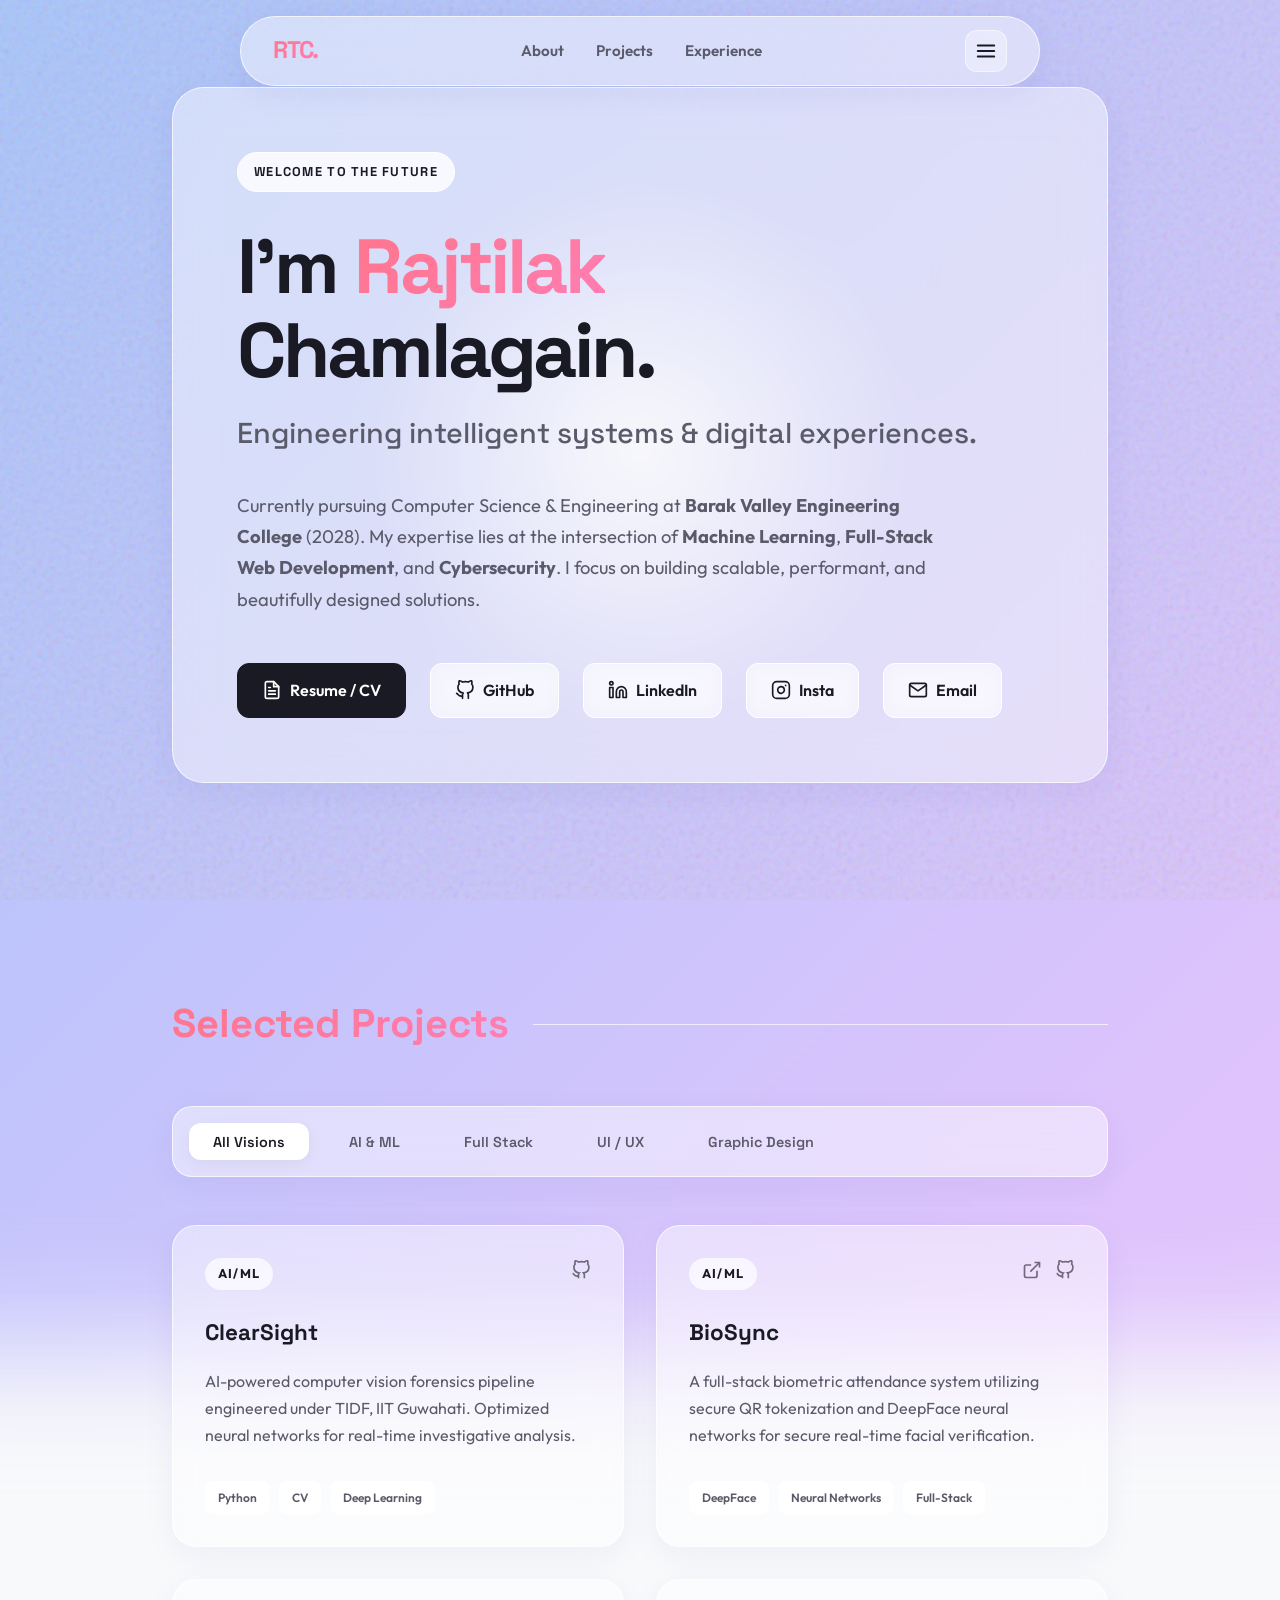
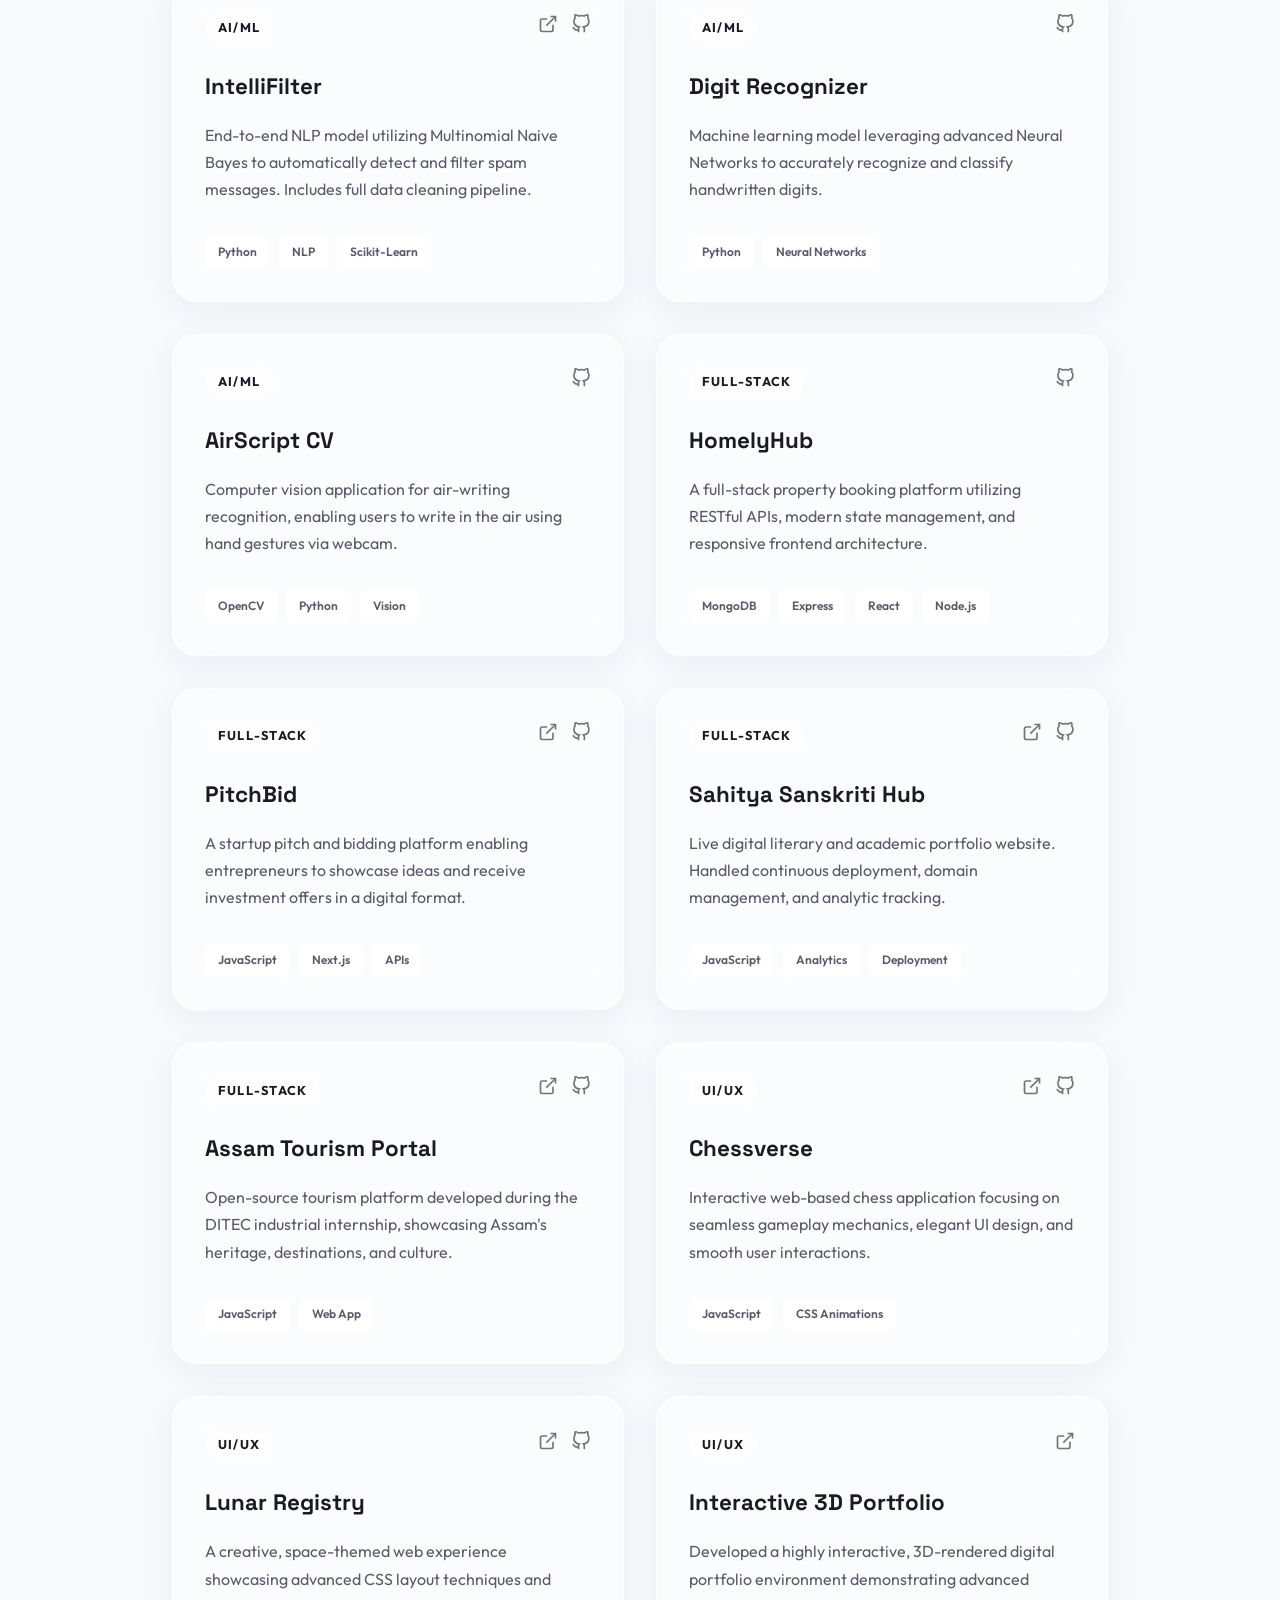
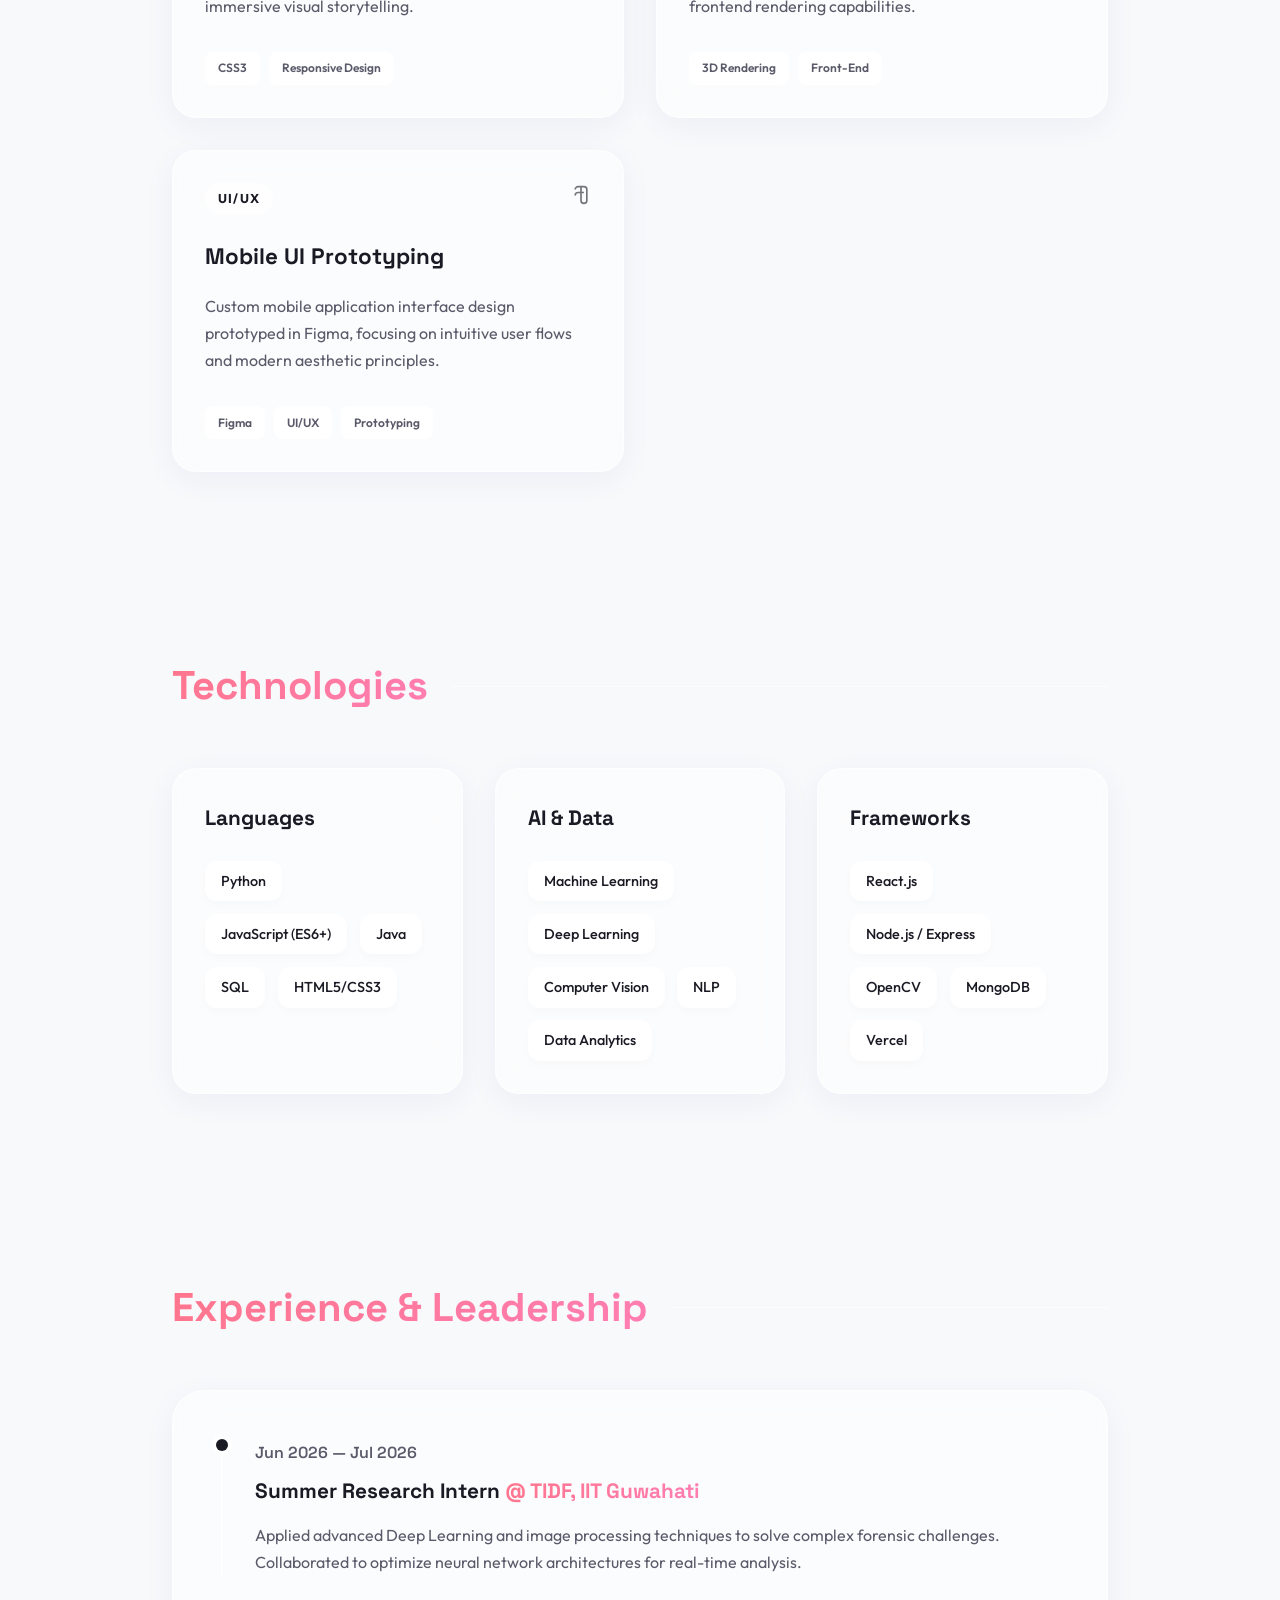
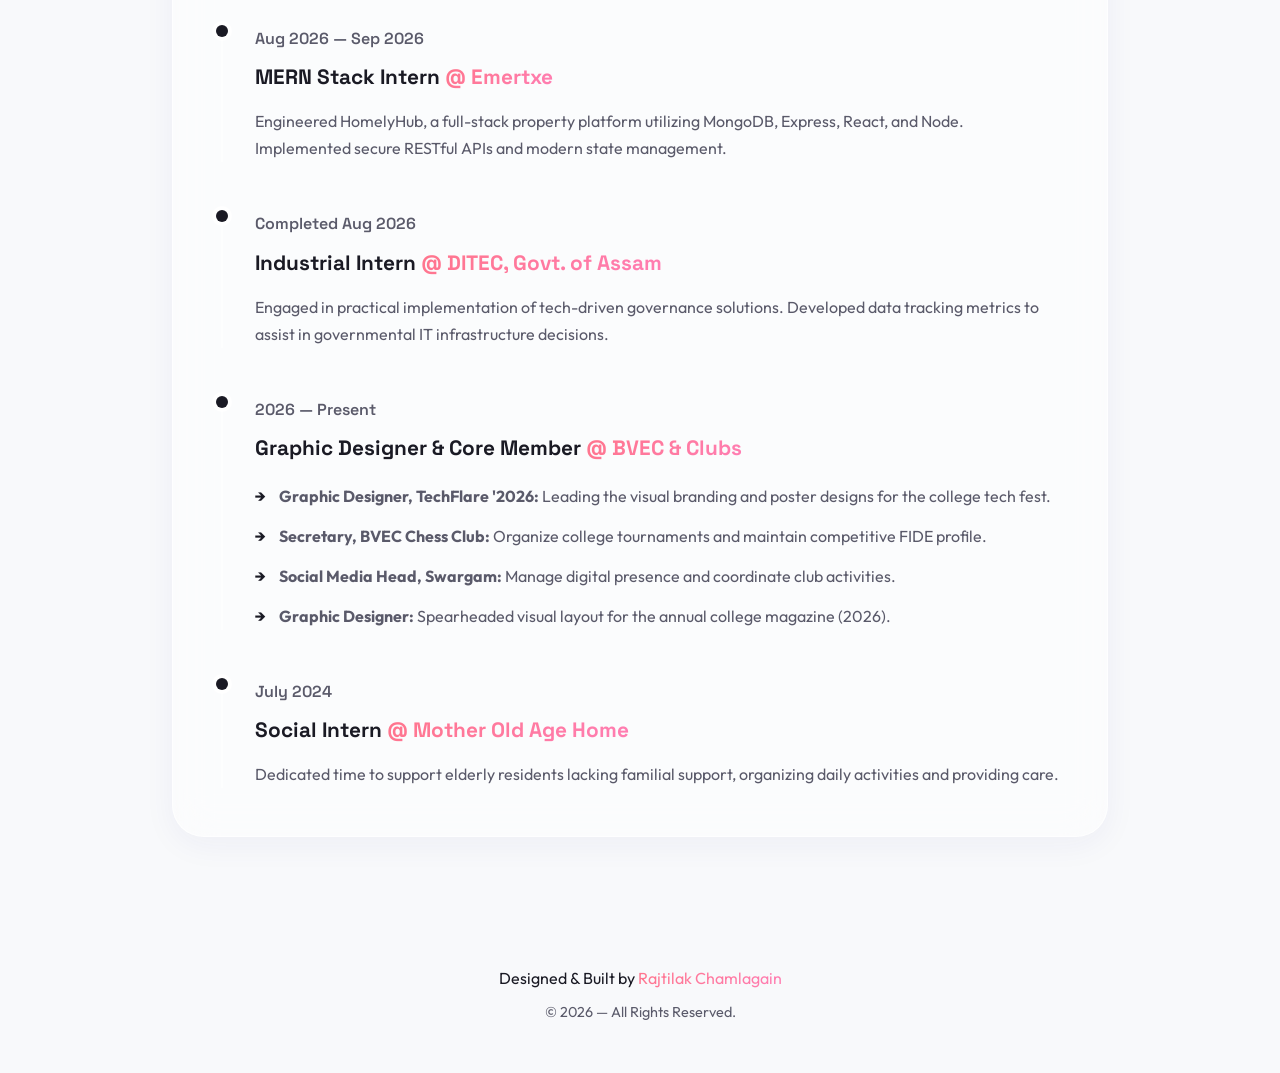
==== index.html @ 867e6a19 "Add NCC A, Art, and remaining certificates" ====
<!DOCTYPE html>
<html lang="en">
<head>
    <meta charset="UTF-8">
    <meta name="viewport" content="width=device-width, initial-scale=1.0">
    <title>Rajtilak Chamlagain | Portfolio</title>
    <meta name="description" content="Portfolio of Rajtilak Chamlagain, showcasing projects in Machine Learning, Full-Stack Web Development, and Cybersecurity.">
    
    <!-- Aesthetic Favicon -->
    <link rel="icon" type="image/svg+xml" href="data:image/svg+xml,%3Csvg xmlns='http://www.w3.org/2000/svg' viewBox='0 0 64 64'%3E%3Cdefs%3E%3ClinearGradient id='g' x1='0%25' y1='0%25' x2='100%25' y2='100%25'%3E%3Cstop offset='0%25' stop-color='%23FF9A9E'/%3E%3Cstop offset='100%25' stop-color='%23FECFEF'/%3E%3C/linearGradient%3E%3C/defs%3E%3Crect width='64' height='64' rx='16' fill='url(%23g)'/%3E%3Ctext x='32' y='42' font-family='sans-serif' font-size='26' font-weight='bold' fill='%23ffffff' text-anchor='middle'%3ERTC%3C/text%3E%3C/svg%3E">
    
    <link rel="preconnect" href="https://fonts.googleapis.com">
    <link rel="preconnect" href="https://fonts.gstatic.com" crossorigin>
    <!-- New Aesthetic Fonts: Space Grotesk (Headings) and Outfit (Body) -->
    <link href="https://fonts.googleapis.com/css2?family=Outfit:wght@300;400;500;600;700&family=Space+Grotesk:wght@500;600;700&display=swap" rel="stylesheet">
    
    <link rel="stylesheet" href="styles.css">
</head>
<body>
    
    <!-- Ethereal Aurora Background Elements -->
    <div class="aurora-bg"></div>
    <div class="mouse-glow"></div>
    <div class="noise-overlay"></div>

    <!-- Glass Navigation -->
    <nav class="navbar glass">
        <div class="nav-container">
            <a href="#" class="logo gradient-text">RTC.</a>
            <ul class="nav-links">
                <li><a href="#about" class="active">About</a></li>
                <li><a href="#projects">Projects</a></li>
                <li><a href="#experience">Experience</a></li>
            </ul>
            <button class="hamburger-btn" id="hamburger-btn" aria-label="Open Achievements" title="Achievements & Certificates">
                <svg viewBox="0 0 24 24" width="22" height="22" stroke="currentColor" stroke-width="2" fill="none" stroke-linecap="round">
                    <line x1="3" y1="6" x2="21" y2="6"></line>
                    <line x1="3" y1="12" x2="21" y2="12"></line>
                    <line x1="3" y1="18" x2="21" y2="18"></line>
                </svg>
            </button>
        </div>
    </nav>

    <main class="container">
        
        <!-- Hero Section -->
        <section id="hero" class="section fade-in">
            <div class="hero-content glass-panel">
                <div class="hero-badge">Welcome to the future</div>
                <h1 class="name">I'm <span class="gradient-text">Rajtilak</span><br>Chamlagain.</h1>
                <h2 class="role">Engineering intelligent systems & digital experiences.</h2>
                <p class="bio">
                    Currently pursuing Computer Science & Engineering at <strong>Barak Valley Engineering College</strong> (2028). 
                    My expertise lies at the intersection of <strong>Machine Learning</strong>, <strong>Full-Stack Web Development</strong>, and <strong>Cybersecurity</strong>. I focus on building scalable, performant, and beautifully designed solutions.
                </p>
                <div class="hero-links">
                    <a href="assets/Rajtilak_Chamlagain_Resume.pdf" target="_blank" class="glass-btn primary">
                        <svg viewBox="0 0 24 24" width="20" height="20" stroke="currentColor" stroke-width="2" fill="none" stroke-linecap="round" stroke-linejoin="round"><path d="M14 2H6a2 2 0 0 0-2 2v16a2 2 0 0 0 2 2h12a2 2 0 0 0 2-2V8z"></path><polyline points="14 2 14 8 20 8"></polyline><line x1="16" y1="13" x2="8" y2="13"></line><line x1="16" y1="17" x2="8" y2="17"></line><polyline points="10 9 9 9 8 9"></polyline></svg>
                        Resume / CV
                    </a>
                    <a href="https://github.com/rajtilakchamlagain" target="_blank" rel="noopener noreferrer" class="glass-btn">
                        <svg viewBox="0 0 24 24" width="20" height="20" stroke="currentColor" stroke-width="2" fill="none" stroke-linecap="round" stroke-linejoin="round"><path d="M9 19c-5 1.5-5-2.5-7-3m14 6v-3.87a3.37 3.37 0 0 0-.94-2.61c3.14-.35 6.44-1.54 6.44-7A5.44 5.44 0 0 0 20 4.77 5.07 5.07 0 0 0 19.91 1S18.73.65 16 2.48a13.38 13.38 0 0 0-7 0C6.27.65 5.09 1 5.09 1A5.07 5.07 0 0 0 5 4.77a5.44 5.44 0 0 0-1.5 3.78c0 5.42 3.3 6.61 6.44 7A3.37 3.37 0 0 0 9 18.13V22"></path></svg>
                        GitHub
                    </a>
                    <a href="https://linkedin.com/in/rajtilak-chamlagain-7129942a3" target="_blank" rel="noopener noreferrer" class="glass-btn">
                        <svg viewBox="0 0 24 24" width="20" height="20" stroke="currentColor" stroke-width="2" fill="none" stroke-linecap="round" stroke-linejoin="round"><path d="M16 8a6 6 0 0 1 6 6v7h-4v-7a2 2 0 0 0-2-2 2 2 0 0 0-2 2v7h-4v-7a6 6 0 0 1 6-6z"></path><rect x="2" y="9" width="4" height="12"></rect><circle cx="4" cy="4" r="2"></circle></svg>
                        LinkedIn
                    </a>
                    <a href="https://instagram.com/raj.tilak__" target="_blank" rel="noopener noreferrer" class="glass-btn">
                        <svg viewBox="0 0 24 24" width="20" height="20" stroke="currentColor" stroke-width="2" fill="none" stroke-linecap="round" stroke-linejoin="round"><rect x="2" y="2" width="20" height="20" rx="5" ry="5"></rect><path d="M16 11.37A4 4 0 1 1 12.63 8 4 4 0 0 1 16 11.37z"></path><line x1="17.5" y1="6.5" x2="17.51" y2="6.5"></line></svg>
                        Insta
                    </a>
                    <a href="https://mail.google.com/mail/?view=cm&fs=1&to=rjtiksrm@gmail.com" target="_blank" rel="noopener noreferrer" class="glass-btn email-btn">
                        <svg viewBox="0 0 24 24" width="20" height="20" stroke="currentColor" stroke-width="2" fill="none" stroke-linecap="round" stroke-linejoin="round"><path d="M4 4h16c1.1 0 2 .9 2 2v12c0 1.1-.9 2-2 2H4c-1.1 0-2-.9-2-2V6c0-1.1.9-2 2-2z"></path><polyline points="22,6 12,13 2,6"></polyline></svg>
                        Email
                    </a>
                </div>
            </div>
        </section>

        <!-- Projects Section -->
        <section id="projects" class="section fade-in">
            <div class="section-header">
                <h2 class="section-title gradient-text">Selected Projects</h2>
                <div class="section-line"></div>
            </div>
            
            <div class="project-filters glass-panel">
                <button class="filter-btn active" data-filter="all">All Visions</button>
                <button class="filter-btn" data-filter="ai-ml">AI & ML</button>
                <button class="filter-btn" data-filter="full-stack">Full Stack</button>
                <button class="filter-btn" data-filter="ui-ux">UI / UX</button>
                <button class="filter-btn" data-filter="design">Graphic Design</button>
            </div>

            <div class="project-grid">
                
                <!-- AI/ML -->
                <article class="project-card glass-panel" data-category="ai-ml" data-project-id="clearsight" style="cursor: pointer;" title="Click for details">
                    <div class="project-top">
                        <span class="project-category">AI/ML</span>
                        <div class="project-links">
                            <a href="https://github.com/rajtilakchamlagain/ClearSight" target="_blank" title="Source Code"><svg viewBox="0 0 24 24" width="20" height="20" stroke="currentColor" stroke-width="2" fill="none"><path d="M9 19c-5 1.5-5-2.5-7-3m14 6v-3.87a3.37 3.37 0 0 0-.94-2.61c3.14-.35 6.44-1.54 6.44-7A5.44 5.44 0 0 0 20 4.77 5.07 5.07 0 0 0 19.91 1S18.73.65 16 2.48a13.38 13.38 0 0 0-7 0C6.27.65 5.09 1 5.09 1A5.07 5.07 0 0 0 5 4.77a5.44 5.44 0 0 0-1.5 3.78c0 5.42 3.3 6.61 6.44 7A3.37 3.37 0 0 0 9 18.13V22"></path></svg></a>
                        </div>
                    </div>
                    <h3>ClearSight</h3>
                    <p>AI-powered computer vision forensics pipeline engineered under TIDF, IIT Guwahati. Optimized neural networks for real-time investigative analysis.</p>
                    <div class="project-tech-list">
                        <span>Python</span><span>CV</span><span>Deep Learning</span>
                    </div>
                </article>

                <article class="project-card glass-panel" data-category="ai-ml" data-project-id="biosync" style="cursor: pointer;" title="Click for details">
                    <div class="project-top">
                        <span class="project-category">AI/ML</span>
                        <div class="project-links">
                            <a href="https://bio-sync-biometric-attendance.vercel.app" target="_blank" title="Live Demo"><svg viewBox="0 0 24 24" width="20" height="20" stroke="currentColor" stroke-width="2" fill="none"><path d="M18 13v6a2 2 0 0 1-2 2H5a2 2 0 0 1-2-2V8a2 2 0 0 1 2-2h6"></path><polyline points="15 3 21 3 21 9"></polyline><line x1="10" y1="14" x2="21" y2="3"></line></svg></a>
                            <a href="https://github.com/rajtilakchamlagain/BioSync-Biometric-Attendance" target="_blank" title="Source Code"><svg viewBox="0 0 24 24" width="20" height="20" stroke="currentColor" stroke-width="2" fill="none"><path d="M9 19c-5 1.5-5-2.5-7-3m14 6v-3.87a3.37 3.37 0 0 0-.94-2.61c3.14-.35 6.44-1.54 6.44-7A5.44 5.44 0 0 0 20 4.77 5.07 5.07 0 0 0 19.91 1S18.73.65 16 2.48a13.38 13.38 0 0 0-7 0C6.27.65 5.09 1 5.09 1A5.07 5.07 0 0 0 5 4.77a5.44 5.44 0 0 0-1.5 3.78c0 5.42 3.3 6.61 6.44 7A3.37 3.37 0 0 0 9 18.13V22"></path></svg></a>
                        </div>
                    </div>
                    <h3>BioSync</h3>
                    <p>A full-stack biometric attendance system utilizing secure QR tokenization and DeepFace neural networks for secure real-time facial verification.</p>
                    <div class="project-tech-list">
                        <span>DeepFace</span><span>Neural Networks</span><span>Full-Stack</span>
                    </div>
                </article>

                <article class="project-card glass-panel" data-category="ai-ml" data-project-id="intellifilter" style="cursor: pointer;" title="Click for details">
                    <div class="project-top">
                        <span class="project-category">AI/ML</span>
                        <div class="project-links">
                            <a href="https://intellifilter-bvec.streamlit.app" target="_blank" title="Live Demo"><svg viewBox="0 0 24 24" width="20" height="20" stroke="currentColor" stroke-width="2" fill="none"><path d="M18 13v6a2 2 0 0 1-2 2H5a2 2 0 0 1-2-2V8a2 2 0 0 1 2-2h6"></path><polyline points="15 3 21 3 21 9"></polyline><line x1="10" y1="14" x2="21" y2="3"></line></svg></a>
                            <a href="https://github.com/rajtilakchamlagain/IntelliFilter" target="_blank" title="Source Code"><svg viewBox="0 0 24 24" width="20" height="20" stroke="currentColor" stroke-width="2" fill="none"><path d="M9 19c-5 1.5-5-2.5-7-3m14 6v-3.87a3.37 3.37 0 0 0-.94-2.61c3.14-.35 6.44-1.54 6.44-7A5.44 5.44 0 0 0 20 4.77 5.07 5.07 0 0 0 19.91 1S18.73.65 16 2.48a13.38 13.38 0 0 0-7 0C6.27.65 5.09 1 5.09 1A5.07 5.07 0 0 0 5 4.77a5.44 5.44 0 0 0-1.5 3.78c0 5.42 3.3 6.61 6.44 7A3.37 3.37 0 0 0 9 18.13V22"></path></svg></a>
                        </div>
                    </div>
                    <h3>IntelliFilter</h3>
                    <p>End-to-end NLP model utilizing Multinomial Naive Bayes to automatically detect and filter spam messages. Includes full data cleaning pipeline.</p>
                    <div class="project-tech-list">
                        <span>Python</span><span>NLP</span><span>Scikit-Learn</span>
                    </div>
                </article>

                <article class="project-card glass-panel" data-category="ai-ml">
                    <div class="project-top">
                        <span class="project-category">AI/ML</span>
                        <div class="project-links">
                            <a href="https://github.com/rajtilakchamlagain/digit-recognizer-nn" target="_blank" title="Source Code"><svg viewBox="0 0 24 24" width="20" height="20" stroke="currentColor" stroke-width="2" fill="none"><path d="M9 19c-5 1.5-5-2.5-7-3m14 6v-3.87a3.37 3.37 0 0 0-.94-2.61c3.14-.35 6.44-1.54 6.44-7A5.44 5.44 0 0 0 20 4.77 5.07 5.07 0 0 0 19.91 1S18.73.65 16 2.48a13.38 13.38 0 0 0-7 0C6.27.65 5.09 1 5.09 1A5.07 5.07 0 0 0 5 4.77a5.44 5.44 0 0 0-1.5 3.78c0 5.42 3.3 6.61 6.44 7A3.37 3.37 0 0 0 9 18.13V22"></path></svg></a>
                        </div>
                    </div>
                    <h3>Digit Recognizer</h3>
                    <p>Machine learning model leveraging advanced Neural Networks to accurately recognize and classify handwritten digits.</p>
                    <div class="project-tech-list">
                        <span>Python</span><span>Neural Networks</span>
                    </div>
                </article>

                <article class="project-card glass-panel" data-category="ai-ml">
                    <div class="project-top">
                        <span class="project-category">AI/ML</span>
                        <div class="project-links">
                            <a href="https://github.com/rajtilakchamlagain/AirScript-CV" target="_blank" title="Source Code"><svg viewBox="0 0 24 24" width="20" height="20" stroke="currentColor" stroke-width="2" fill="none"><path d="M9 19c-5 1.5-5-2.5-7-3m14 6v-3.87a3.37 3.37 0 0 0-.94-2.61c3.14-.35 6.44-1.54 6.44-7A5.44 5.44 0 0 0 20 4.77 5.07 5.07 0 0 0 19.91 1S18.73.65 16 2.48a13.38 13.38 0 0 0-7 0C6.27.65 5.09 1 5.09 1A5.07 5.07 0 0 0 5 4.77a5.44 5.44 0 0 0-1.5 3.78c0 5.42 3.3 6.61 6.44 7A3.37 3.37 0 0 0 9 18.13V22"></path></svg></a>
                        </div>
                    </div>
                    <h3>AirScript CV</h3>
                    <p>Computer vision application for air-writing recognition, enabling users to write in the air using hand gestures via webcam.</p>
                    <div class="project-tech-list">
                        <span>OpenCV</span><span>Python</span><span>Vision</span>
                    </div>
                </article>

                <!-- Full Stack -->
                <article class="project-card glass-panel" data-category="full-stack">
                    <div class="project-top">
                        <span class="project-category">Full-Stack</span>
                        <div class="project-links">
                            <a href="https://github.com/rajtilakchamlagain/HomelyHub" target="_blank" title="Source Code"><svg viewBox="0 0 24 24" width="20" height="20" stroke="currentColor" stroke-width="2" fill="none"><path d="M9 19c-5 1.5-5-2.5-7-3m14 6v-3.87a3.37 3.37 0 0 0-.94-2.61c3.14-.35 6.44-1.54 6.44-7A5.44 5.44 0 0 0 20 4.77 5.07 5.07 0 0 0 19.91 1S18.73.65 16 2.48a13.38 13.38 0 0 0-7 0C6.27.65 5.09 1 5.09 1A5.07 5.07 0 0 0 5 4.77a5.44 5.44 0 0 0-1.5 3.78c0 5.42 3.3 6.61 6.44 7A3.37 3.37 0 0 0 9 18.13V22"></path></svg></a>
                        </div>
                    </div>
                    <h3>HomelyHub</h3>
                    <p>A full-stack property booking platform utilizing RESTful APIs, modern state management, and responsive frontend architecture.</p>
                    <div class="project-tech-list">
                        <span>MongoDB</span><span>Express</span><span>React</span><span>Node.js</span>
                    </div>
                </article>

                <article class="project-card glass-panel" data-category="full-stack">
                    <div class="project-top">
                        <span class="project-category">Full-Stack</span>
                        <div class="project-links">
                            <a href="https://pitch-bid.vercel.app" target="_blank" title="Live Demo"><svg viewBox="0 0 24 24" width="20" height="20" stroke="currentColor" stroke-width="2" fill="none"><path d="M18 13v6a2 2 0 0 1-2 2H5a2 2 0 0 1-2-2V8a2 2 0 0 1 2-2h6"></path><polyline points="15 3 21 3 21 9"></polyline><line x1="10" y1="14" x2="21" y2="3"></line></svg></a>
                            <a href="https://github.com/rajtilakchamlagain/PitchBid" target="_blank" title="Source Code"><svg viewBox="0 0 24 24" width="20" height="20" stroke="currentColor" stroke-width="2" fill="none"><path d="M9 19c-5 1.5-5-2.5-7-3m14 6v-3.87a3.37 3.37 0 0 0-.94-2.61c3.14-.35 6.44-1.54 6.44-7A5.44 5.44 0 0 0 20 4.77 5.07 5.07 0 0 0 19.91 1S18.73.65 16 2.48a13.38 13.38 0 0 0-7 0C6.27.65 5.09 1 5.09 1A5.07 5.07 0 0 0 5 4.77a5.44 5.44 0 0 0-1.5 3.78c0 5.42 3.3 6.61 6.44 7A3.37 3.37 0 0 0 9 18.13V22"></path></svg></a>
                        </div>
                    </div>
                    <h3>PitchBid</h3>
                    <p>A startup pitch and bidding platform enabling entrepreneurs to showcase ideas and receive investment offers in a digital format.</p>
                    <div class="project-tech-list">
                        <span>JavaScript</span><span>Next.js</span><span>APIs</span>
                    </div>
                </article>

                <article class="project-card glass-panel" data-category="full-stack">
                    <div class="project-top">
                        <span class="project-category">Full-Stack</span>
                        <div class="project-links">
                            <a href="https://sahityasanskriti.online" target="_blank" title="Live Demo"><svg viewBox="0 0 24 24" width="20" height="20" stroke="currentColor" stroke-width="2" fill="none"><path d="M18 13v6a2 2 0 0 1-2 2H5a2 2 0 0 1-2-2V8a2 2 0 0 1 2-2h6"></path><polyline points="15 3 21 3 21 9"></polyline><line x1="10" y1="14" x2="21" y2="3"></line></svg></a>
                            <a href="https://github.com/rajtilakchamlagain/Sahitya-Sanskriti-Hub" target="_blank" title="Source Code"><svg viewBox="0 0 24 24" width="20" height="20" stroke="currentColor" stroke-width="2" fill="none"><path d="M9 19c-5 1.5-5-2.5-7-3m14 6v-3.87a3.37 3.37 0 0 0-.94-2.61c3.14-.35 6.44-1.54 6.44-7A5.44 5.44 0 0 0 20 4.77 5.07 5.07 0 0 0 19.91 1S18.73.65 16 2.48a13.38 13.38 0 0 0-7 0C6.27.65 5.09 1 5.09 1A5.07 5.07 0 0 0 5 4.77a5.44 5.44 0 0 0-1.5 3.78c0 5.42 3.3 6.61 6.44 7A3.37 3.37 0 0 0 9 18.13V22"></path></svg></a>
                        </div>
                    </div>
                    <h3>Sahitya Sanskriti Hub</h3>
                    <p>Live digital literary and academic portfolio website. Handled continuous deployment, domain management, and analytic tracking.</p>
                    <div class="project-tech-list">
                        <span>JavaScript</span><span>Analytics</span><span>Deployment</span>
                    </div>
                </article>

                <article class="project-card glass-panel" data-category="full-stack">
                    <div class="project-top">
                        <span class="project-category">Full-Stack</span>
                        <div class="project-links">
                            <a href="https://assam-tourism-portal-ditecdummy.vercel.app" target="_blank" title="Live Demo"><svg viewBox="0 0 24 24" width="20" height="20" stroke="currentColor" stroke-width="2" fill="none"><path d="M18 13v6a2 2 0 0 1-2 2H5a2 2 0 0 1-2-2V8a2 2 0 0 1 2-2h6"></path><polyline points="15 3 21 3 21 9"></polyline><line x1="10" y1="14" x2="21" y2="3"></line></svg></a>
                            <a href="https://github.com/rajtilakchamlagain/Assam-Tourism-Portal-DITEC" target="_blank" title="Source Code"><svg viewBox="0 0 24 24" width="20" height="20" stroke="currentColor" stroke-width="2" fill="none"><path d="M9 19c-5 1.5-5-2.5-7-3m14 6v-3.87a3.37 3.37 0 0 0-.94-2.61c3.14-.35 6.44-1.54 6.44-7A5.44 5.44 0 0 0 20 4.77 5.07 5.07 0 0 0 19.91 1S18.73.65 16 2.48a13.38 13.38 0 0 0-7 0C6.27.65 5.09 1 5.09 1A5.07 5.07 0 0 0 5 4.77a5.44 5.44 0 0 0-1.5 3.78c0 5.42 3.3 6.61 6.44 7A3.37 3.37 0 0 0 9 18.13V22"></path></svg></a>
                        </div>
                    </div>
                    <h3>Assam Tourism Portal</h3>
                    <p>Open-source tourism platform developed during the DITEC industrial internship, showcasing Assam's heritage, destinations, and culture.</p>
                    <div class="project-tech-list">
                        <span>JavaScript</span><span>Web App</span>
                    </div>
                </article>

                <!-- UI/UX -->
                <article class="project-card glass-panel" data-category="ui-ux">
                    <div class="project-top">
                        <span class="project-category">UI/UX</span>
                        <div class="project-links">
                            <a href="https://bvecchess.vercel.app" target="_blank" title="Live Demo"><svg viewBox="0 0 24 24" width="20" height="20" stroke="currentColor" stroke-width="2" fill="none"><path d="M18 13v6a2 2 0 0 1-2 2H5a2 2 0 0 1-2-2V8a2 2 0 0 1 2-2h6"></path><polyline points="15 3 21 3 21 9"></polyline><line x1="10" y1="14" x2="21" y2="3"></line></svg></a>
                            <a href="https://github.com/rajtilakchamlagain/BVEC_Chess" target="_blank" title="Source Code"><svg viewBox="0 0 24 24" width="20" height="20" stroke="currentColor" stroke-width="2" fill="none"><path d="M9 19c-5 1.5-5-2.5-7-3m14 6v-3.87a3.37 3.37 0 0 0-.94-2.61c3.14-.35 6.44-1.54 6.44-7A5.44 5.44 0 0 0 20 4.77 5.07 5.07 0 0 0 19.91 1S18.73.65 16 2.48a13.38 13.38 0 0 0-7 0C6.27.65 5.09 1 5.09 1A5.07 5.07 0 0 0 5 4.77a5.44 5.44 0 0 0-1.5 3.78c0 5.42 3.3 6.61 6.44 7A3.37 3.37 0 0 0 9 18.13V22"></path></svg></a>
                        </div>
                    </div>
                    <h3>Chessverse</h3>
                    <p>Interactive web-based chess application focusing on seamless gameplay mechanics, elegant UI design, and smooth user interactions.</p>
                    <div class="project-tech-list">
                        <span>JavaScript</span><span>CSS Animations</span>
                    </div>
                </article>

                <article class="project-card glass-panel" data-category="ui-ux">
                    <div class="project-top">
                        <span class="project-category">UI/UX</span>
                        <div class="project-links">
                            <a href="https://lunar-registry.vercel.app" target="_blank" title="Live Demo"><svg viewBox="0 0 24 24" width="20" height="20" stroke="currentColor" stroke-width="2" fill="none"><path d="M18 13v6a2 2 0 0 1-2 2H5a2 2 0 0 1-2-2V8a2 2 0 0 1 2-2h6"></path><polyline points="15 3 21 3 21 9"></polyline><line x1="10" y1="14" x2="21" y2="3"></line></svg></a>
                            <a href="https://github.com/rajtilakchamlagain/lunar-registry" target="_blank" title="Source Code"><svg viewBox="0 0 24 24" width="20" height="20" stroke="currentColor" stroke-width="2" fill="none"><path d="M9 19c-5 1.5-5-2.5-7-3m14 6v-3.87a3.37 3.37 0 0 0-.94-2.61c3.14-.35 6.44-1.54 6.44-7A5.44 5.44 0 0 0 20 4.77 5.07 5.07 0 0 0 19.91 1S18.73.65 16 2.48a13.38 13.38 0 0 0-7 0C6.27.65 5.09 1 5.09 1A5.07 5.07 0 0 0 5 4.77a5.44 5.44 0 0 0-1.5 3.78c0 5.42 3.3 6.61 6.44 7A3.37 3.37 0 0 0 9 18.13V22"></path></svg></a>
                        </div>
                    </div>
                    <h3>Lunar Registry</h3>
                    <p>A creative, space-themed web experience showcasing advanced CSS layout techniques and immersive visual storytelling.</p>
                    <div class="project-tech-list">
                        <span>CSS3</span><span>Responsive Design</span>
                    </div>
                </article>

                <article class="project-card glass-panel" data-category="ui-ux">
                    <div class="project-top">
                        <span class="project-category">UI/UX</span>
                        <div class="project-links">
                            <a href="https://futurist-portfolio-omega.vercel.app" target="_blank" title="Live Demo"><svg viewBox="0 0 24 24" width="20" height="20" stroke="currentColor" stroke-width="2" fill="none"><path d="M18 13v6a2 2 0 0 1-2 2H5a2 2 0 0 1-2-2V8a2 2 0 0 1 2-2h6"></path><polyline points="15 3 21 3 21 9"></polyline><line x1="10" y1="14" x2="21" y2="3"></line></svg></a>
                        </div>
                    </div>
                    <h3>Interactive 3D Portfolio</h3>
                    <p>Developed a highly interactive, 3D-rendered digital portfolio environment demonstrating advanced frontend rendering capabilities.</p>
                    <div class="project-tech-list">
                        <span>3D Rendering</span><span>Front-End</span>
                    </div>
                </article>

                <article class="project-card glass-panel" data-category="ui-ux">
                    <div class="project-top">
                        <span class="project-category">UI/UX</span>
                        <div class="project-links">
                            <a href="https://www.figma.com/design/uxboXxBzN7NRS5A6O2GoPb/Untitled?node-id=0-1&t=53GaVrIKPuzdxbqt-1" target="_blank" title="View Figma"><svg viewBox="0 0 24 24" width="20" height="20" stroke="currentColor" stroke-width="2" fill="none"><path d="M5 5.5A3.5 3.5 0 0 1 8.5 2h7A3.5 3.5 0 0 1 19 5.5v13a3.5 3.5 0 0 1-7 0V2"></path><path d="M5 12.5A3.5 3.5 0 0 1 8.5 9h7"></path></svg></a>
                        </div>
                    </div>
                    <h3>Mobile UI Prototyping</h3>
                    <p>Custom mobile application interface design prototyped in Figma, focusing on intuitive user flows and modern aesthetic principles.</p>
                    <div class="project-tech-list">
                        <span>Figma</span><span>UI/UX</span><span>Prototyping</span>
                    </div>
                </article>

            </div>
        </section>

        <!-- Skills Section -->
        <section id="skills" class="section fade-in">
            <div class="section-header">
                <h2 class="section-title gradient-text">Technologies</h2>
                <div class="section-line"></div>
            </div>
            
            <div class="skills-grid">
                <div class="skill-group glass-panel">
                    <h3>Languages</h3>
                    <div class="skill-tags">
                        <span>Python</span><span>JavaScript (ES6+)</span><span>Java</span><span>SQL</span><span>HTML5/CSS3</span>
                    </div>
                </div>
                <div class="skill-group glass-panel">
                    <h3>AI & Data</h3>
                    <div class="skill-tags">
                        <span>Machine Learning</span><span>Deep Learning</span><span>Computer Vision</span><span>NLP</span><span>Data Analytics</span>
                    </div>
                </div>
                <div class="skill-group glass-panel">
                    <h3>Frameworks</h3>
                    <div class="skill-tags">
                        <span>React.js</span><span>Node.js / Express</span><span>OpenCV</span><span>MongoDB</span><span>Vercel</span>
                    </div>
                </div>
            </div>
        </section>

        <!-- Experience & Leadership Section -->
        <section id="experience" class="section fade-in">
            <div class="section-header">
                <h2 class="section-title gradient-text">Experience & Leadership</h2>
                <div class="section-line"></div>
            </div>

            <div class="timeline glass-panel">
                
                <div class="timeline-item">
                    <div class="timeline-date">Jun 2026 &mdash; Jul 2026</div>
                    <div class="timeline-content">
                        <h3>Summer Research Intern <span class="gradient-text">@ TIDF, IIT Guwahati</span></h3>
                        <p>Applied advanced Deep Learning and image processing techniques to solve complex forensic challenges. Collaborated to optimize neural network architectures for real-time analysis.</p>
                    </div>
                </div>

                <div class="timeline-item">
                    <div class="timeline-date">Aug 2026 &mdash; Sep 2026</div>
                    <div class="timeline-content">
                        <h3>MERN Stack Intern <span class="gradient-text">@ Emertxe</span></h3>
                        <p>Engineered HomelyHub, a full-stack property platform utilizing MongoDB, Express, React, and Node. Implemented secure RESTful APIs and modern state management.</p>
                    </div>
                </div>

                <div class="timeline-item">
                    <div class="timeline-date">Completed Aug 2026</div>
                    <div class="timeline-content">
                        <h3>Industrial Intern <span class="gradient-text">@ DITEC, Govt. of Assam</span></h3>
                        <p>Engaged in practical implementation of tech-driven governance solutions. Developed data tracking metrics to assist in governmental IT infrastructure decisions.</p>
                    </div>
                </div>

                <div class="timeline-item" onclick="openDesignGallery()" style="cursor:pointer;" title="Click to view design work">
                    <div class="timeline-date">2026 &mdash; Present</div>
                    <div class="timeline-content">
                        <h3>Graphic Designer & Core Member <span class="gradient-text">@ BVEC & Clubs</span></h3>
                        <ul class="clean-list">
                            <li><strong>Graphic Designer, TechFlare '2026:</strong> Leading the visual branding and poster designs for the college tech fest.</li>
                            <li><strong>Secretary, BVEC Chess Club:</strong> Organize college tournaments and maintain competitive FIDE profile.</li>
                            <li><strong>Social Media Head, Swargam:</strong> Manage digital presence and coordinate club activities.</li>
                            <li><strong>Graphic Designer:</strong> Spearheaded visual layout for the annual college magazine (2026).</li>
                        </ul>
                    </div>
                </div>

                <div class="timeline-item">
                    <div class="timeline-date">July 2024</div>
                    <div class="timeline-content">
                        <h3>Social Intern <span class="gradient-text">@ Mother Old Age Home</span></h3>
                        <p>Dedicated time to support elderly residents lacking familial support, organizing daily activities and providing care.</p>
                    </div>
                </div>

            </div>
        </section>

        <footer class="footer fade-in">
            <p>Designed & Built by <span class="gradient-text">Rajtilak Chamlagain</span></p>
            <p class="muted">&copy; <span id="year"></span> &mdash; All Rights Reserved.</p>
        </footer>

    </main>

    <!-- Achievements & Certificates Drawer -->
    <div id="drawer-overlay" class="drawer-overlay"></div>
    <aside id="achievements-drawer" class="achievements-drawer glass-panel">
        <div class="drawer-header">
            <h2 class="gradient-text">My Journeys</h2>
            <p class="drawer-subtitle">Beyond Computer Science</p>
            <button id="drawer-close" class="drawer-close-btn" aria-label="Close">
                <svg viewBox="0 0 24 24" width="22" height="22" stroke="currentColor" stroke-width="2" fill="none"><line x1="18" y1="6" x2="6" y2="18"></line><line x1="6" y1="6" x2="18" y2="18"></line></svg>
            </button>
        </div>

        <div class="drawer-nav-grid">
            <a href="chess.html" class="drawer-nav-card glass-panel">
                <div class="nav-icon">♟️</div>
                <div class="nav-info">
                    <h3>Chess Career</h3>
                    <p>FIDE Rated Player (ID: 88176894)</p>
                </div>
                <div class="nav-arrow">→</div>
            </a>
            
            <a href="ncc.html" class="drawer-nav-card glass-panel">
                <div class="nav-icon">🎖️</div>
                <div class="nav-info">
                    <h3>NCC Journey</h3>
                    <p>National Cadet Corps</p>
                </div>
                <div class="nav-arrow">→</div>
            </a>
            
            <a href="music.html" class="drawer-nav-card glass-panel">
                <div class="nav-icon">🎵</div>
                <div class="nav-info">
                    <h3>Classical Music</h3>
                    <p>Vocal Visharad & Singing</p>
                </div>
                <div class="nav-arrow">→</div>
            </a>
            
            <a href="art.html" class="drawer-nav-card glass-panel">
                <div class="nav-icon">🎨</div>
                <div class="nav-info">
                    <h3>Fine Arts</h3>
                    <p>Art & Drawing Diploma</p>
                </div>
                <div class="nav-arrow">→</div>
            </a>
            
            <a href="academics.html" class="drawer-nav-card glass-panel">
                <div class="nav-icon">🎓</div>
                <div class="nav-info">
                    <h3>Academics</h3>
                    <p>Marksheets & Certificates</p>
                </div>
                <div class="nav-arrow">→</div>
            </a>
        </div>
    </aside>

    <!-- Premium Glassmorphism Modal -->
    <div id="premium-modal" class="modal-overlay">
        <div class="modal-container glass-panel">
            <button class="modal-close" aria-label="Close modal">
                <svg viewBox="0 0 24 24" width="24" height="24" stroke="currentColor" stroke-width="2" fill="none"><line x1="18" y1="6" x2="6" y2="18"></line><line x1="6" y1="6" x2="18" y2="18"></line></svg>
            </button>
            <div id="modal-content" class="modal-content">
                <!-- Content will be injected dynamically via JS -->
            </div>
        </div>
    </div>

    <script src="script.js"></script>
</body>
</html>
---- styles.css ----
:root {
    /* Ethereal Prism Aesthetic Variables */
    --text-main: #1a1a24;
    --text-muted: #5a5a6a;
    
    /* Glassmorphism */
    --glass-bg: rgba(255, 255, 255, 0.45);
    --glass-border: rgba(255, 255, 255, 0.7);
    --glass-shadow: 0 8px 32px 0 rgba(31, 38, 135, 0.05);
    
    /* Gradients */
    --accent-gradient: linear-gradient(135deg, #ff758c 0%, #ff7eb3 100%);
    --aurora-1: #ffecd2;
    --aurora-2: #fcb69f;
    --aurora-3: #a1c4fd;
    --aurora-4: #c2e9fb;
    --aurora-5: #e0c3fc;
    --aurora-6: #8ec5fc;
    
    --font-heading: 'Space Grotesk', sans-serif;
    --font-body: 'Outfit', sans-serif;
    
    /* Default Mouse Positions */
    --mouse-x: 50vw;
    --mouse-y: 50vh;
}

* {
    margin: 0;
    padding: 0;
    box-sizing: border-box;
}

html {
    scroll-behavior: smooth;
}

body {
    font-family: var(--font-body);
    color: var(--text-main);
    line-height: 1.7;
    overflow-x: hidden;
    background-color: #f8f9fb; /* Fallback */
}

/* =========================================
   THE AESTHETIC BACKGROUND (AURORA MESH)
========================================= */
.aurora-bg {
    position: fixed;
    top: -50%;
    left: -50%;
    width: 200%;
    height: 200%;
    z-index: -3;
    background: linear-gradient(-45deg, 
        var(--aurora-1), var(--aurora-2), 
        var(--aurora-3), var(--aurora-4), 
        var(--aurora-5), var(--aurora-6));
    background-size: 400% 400%;
    animation: auroraShift 20s ease-in-out infinite alternate;
    filter: blur(60px);
    will-change: transform, background-position;
    -webkit-transform: translateZ(0);
    transform: translateZ(0);
}

@keyframes auroraShift {
    0% { background-position: 0% 50%; transform: rotate(0deg); }
    50% { background-position: 100% 50%; transform: rotate(2deg); }
    100% { background-position: 0% 50%; transform: rotate(-2deg); }
}

.mouse-glow {
    position: fixed;
    top: 0; left: 0; width: 100vw; height: 100vh;
    pointer-events: none;
    z-index: -2;
    background: radial-gradient(
        circle at var(--mouse-x, 50%) var(--mouse-y, 50%), 
        rgba(255, 255, 255, 0.9) 0%, 
        transparent 35%
    );
    transition: opacity 0.3s;
}

.noise-overlay {
    position: fixed;
    top: 0; left: 0; width: 100%; height: 100%;
    pointer-events: none;
    z-index: -1;
    opacity: 0.2;
    background-image: url("data:image/svg+xml,%3Csvg viewBox='0 0 200 200' xmlns='http://www.w3.org/2000/svg'%3E%3Cfilter id='noiseFilter'%3E%3CfeTurbulence type='fractalNoise' baseFrequency='0.8' numOctaves='3' stitchTiles='stitch'/%3E%3C/filter%3E%3Crect width='100%25' height='100%25' filter='url(%23noiseFilter)'/%3E%3C/svg%3E");
}

/* =========================================
   TYPOGRAPHY & UTILITIES
========================================= */
h1, h2, h3, .logo, .hero-badge {
    font-family: var(--font-heading);
    font-weight: 700;
}

.gradient-text {
    background: var(--accent-gradient);
    -webkit-background-clip: text;
    -webkit-text-fill-color: transparent;
    background-clip: text;
    color: transparent;
}

/* Glass Panels Base */
.glass, .glass-panel {
    background: var(--glass-bg);
    backdrop-filter: blur(20px);
    -webkit-backdrop-filter: blur(20px);
    border: 1px solid var(--glass-border);
    box-shadow: var(--glass-shadow);
}

.container {
    max-width: 1000px;
    margin: 0 auto;
    padding: 0 2rem;
}

.section {
    padding-top: 100px;
    margin-bottom: 80px;
}

/* =========================================
   NAVIGATION
========================================= */
.navbar {
    position: fixed;
    top: 1rem;
    left: 50%;
    transform: translateX(-50%);
    width: 90%;
    max-width: 800px;
    border-radius: 40px;
    z-index: 100;
}

.nav-container {
    padding: 0.8rem 2rem;
    display: flex;
    justify-content: space-between;
    align-items: center;
}

.logo {
    font-size: 1.5rem;
    letter-spacing: -0.05em;
}

.nav-links {
    display: flex;
    list-style: none;
    gap: 2rem;
}

.nav-links a {
    color: var(--text-muted);
    font-weight: 600;
    font-size: 0.95rem;
    text-decoration: none;
    transition: color 0.3s;
}

.nav-links a:hover, .nav-links a.active {
    color: var(--text-main);
}

/* =========================================
   HERO SECTION
========================================= */
#hero {
    min-height: 90vh;
    display: flex;
    flex-direction: column;
    justify-content: center;
    padding-top: 60px;
}

.hero-content {
    padding: 4rem;
    border-radius: 32px;
    position: relative;
    overflow: hidden;
}

.hero-badge {
    display: inline-block;
    background: rgba(255,255,255,0.8);
    padding: 0.5rem 1rem;
    border-radius: 20px;
    font-size: 0.8rem;
    text-transform: uppercase;
    letter-spacing: 0.1em;
    margin-bottom: 2rem;
    border: 1px solid white;
}

.name {
    font-size: clamp(3rem, 6vw, 5rem);
    line-height: 1.1;
    letter-spacing: -0.04em;
    margin-bottom: 1rem;
}

.role {
    font-size: clamp(1.2rem, 3vw, 1.8rem);
    color: var(--text-muted);
    margin-bottom: 2rem;
    font-weight: 500;
}

.bio {
    font-size: 1.15rem;
    color: var(--text-muted);
    max-width: 700px;
    margin-bottom: 3rem;
}

.hero-links {
    display: flex;
    gap: 1.5rem;
    flex-wrap: wrap;
}

.glass-btn {
    display: flex;
    align-items: center;
    gap: 0.5rem;
    padding: 0.8rem 1.5rem;
    border-radius: 12px;
    font-weight: 600;
    text-decoration: none;
    color: var(--text-main);
    background: rgba(255, 255, 255, 0.5);
    border: 1px solid white;
    backdrop-filter: blur(10px);
    transition: all 0.3s cubic-bezier(0.16, 1, 0.3, 1);
}

.glass-btn:hover {
    background: white;
    transform: translateY(-3px);
    box-shadow: 0 10px 20px rgba(0,0,0,0.05);
}

.glass-btn.primary {
    background: var(--text-main);
    color: white;
    border-color: var(--text-main);
}

.glass-btn.primary:hover {
    box-shadow: 0 10px 25px rgba(26, 26, 36, 0.2);
}

/* =========================================
   PROJECTS
========================================= */
.section-header {
    margin-bottom: 3rem;
    display: flex;
    align-items: center;
    gap: 1.5rem;
}

.section-title {
    font-size: 2.5rem;
}

.section-line {
    height: 1px;
    background: var(--glass-border);
    flex-grow: 1;
}

.project-filters {
    display: flex;
    gap: 1rem;
    margin-bottom: 3rem;
    padding: 1rem;
    border-radius: 20px;
    flex-wrap: wrap;
}

.filter-btn {
    font-family: var(--font-heading);
    font-size: 0.9rem;
    font-weight: 600;
    padding: 0.6rem 1.5rem;
    border-radius: 12px;
    border: none;
    background: transparent;
    color: var(--text-muted);
    cursor: pointer;
    transition: all 0.3s;
}

.filter-btn:hover {
    color: var(--text-main);
    background: rgba(255,255,255,0.4);
}

.filter-btn.active {
    background: white;
    color: var(--text-main);
    box-shadow: 0 4px 15px rgba(0,0,0,0.05);
}

.project-grid {
    display: grid;
    grid-template-columns: repeat(auto-fill, minmax(320px, 1fr));
    gap: 2rem;
}

.project-card {
    padding: 2rem;
    border-radius: 24px;
    transition: all 0.4s cubic-bezier(0.16, 1, 0.3, 1);
    display: flex;
    flex-direction: column;
}

.project-card:hover {
    transform: translateY(-8px);
    background: rgba(255, 255, 255, 0.65);
    box-shadow: 0 20px 40px rgba(31, 38, 135, 0.1);
}

.project-card.filter-hidden {
    display: none;
}

.project-top {
    display: flex;
    justify-content: space-between;
    align-items: center;
    margin-bottom: 1.5rem;
}

.project-category {
    font-size: 0.8rem;
    font-weight: 700;
    text-transform: uppercase;
    letter-spacing: 0.1em;
    color: var(--text-main);
    background: rgba(255,255,255,0.7);
    padding: 0.3rem 0.8rem;
    border-radius: 20px;
}

.project-links {
    display: flex;
    gap: 0.8rem;
}

.project-links a {
    color: var(--text-main);
    opacity: 0.6;
    transition: opacity 0.3s;
}

.project-links a:hover {
    opacity: 1;
}

.project-card h3 {
    font-size: 1.4rem;
    margin-bottom: 1rem;
}

.project-card p {
    color: var(--text-muted);
    font-size: 1rem;
    margin-bottom: 2rem;
    flex-grow: 1;
}

.project-tech-list {
    display: flex;
    flex-wrap: wrap;
    gap: 0.6rem;
}

.project-tech-list span {
    font-size: 0.75rem;
    font-weight: 600;
    background: white;
    padding: 0.4rem 0.8rem;
    border-radius: 8px;
    color: var(--text-muted);
}

/* =========================================
   SKILLS & EXPERIENCE
========================================= */
.skills-grid {
    display: grid;
    grid-template-columns: repeat(auto-fit, minmax(280px, 1fr));
    gap: 2rem;
}

.skill-group {
    padding: 2rem;
    border-radius: 24px;
}

.skill-group h3 {
    margin-bottom: 1.5rem;
    font-size: 1.3rem;
}

.skill-tags {
    display: flex;
    flex-wrap: wrap;
    gap: 0.8rem;
}

.skill-tags span {
    background: white;
    padding: 0.5rem 1rem;
    border-radius: 12px;
    font-weight: 500;
    font-size: 0.9rem;
    box-shadow: 0 4px 10px rgba(0,0,0,0.02);
}

.timeline {
    padding: 3rem;
    border-radius: 32px;
}

.timeline-item {
    position: relative;
    padding-left: 2rem;
    margin-bottom: 3rem;
    border-left: 2px solid rgba(255,255,255,0.5);
}

.timeline-item:last-child {
    margin-bottom: 0;
}

.timeline-item::before {
    content: '';
    position: absolute;
    left: -7px;
    top: 0;
    width: 12px;
    height: 12px;
    background: var(--text-main);
    border-radius: 50%;
    box-shadow: 0 0 0 4px rgba(255,255,255,0.8);
}

.timeline-date {
    font-family: var(--font-heading);
    font-weight: 600;
    color: var(--text-muted);
    margin-bottom: 0.5rem;
}

.timeline-content h3 {
    font-size: 1.3rem;
    margin-bottom: 0.8rem;
}

.timeline-content p {
    color: var(--text-muted);
}

.clean-list {
    list-style: none;
    margin-top: 1rem;
}

.clean-list li {
    position: relative;
    padding-left: 1.5rem;
    margin-bottom: 0.8rem;
    color: var(--text-muted);
}

.clean-list li::before {
    content: '→';
    position: absolute;
    left: 0;
    color: var(--text-main);
    font-weight: bold;
}

/* =========================================
   FOOTER & ANIMATIONS
========================================= */
.footer {
    text-align: center;
    padding: 3rem 0;
    margin-top: 5rem;
}

.footer .muted {
    color: var(--text-muted);
    font-size: 0.9rem;
    margin-top: 0.5rem;
}

.fade-in {
    opacity: 0;
    transform: translateY(30px);
    transition: opacity 0.8s cubic-bezier(0.16, 1, 0.3, 1), transform 0.8s cubic-bezier(0.16, 1, 0.3, 1);
}

.fade-in.visible {
    opacity: 1;
    transform: translateY(0);
}

/* =========================================
   HAMBURGER BUTTON
========================================= */
.hamburger-btn {
    background: rgba(255,255,255,0.35);
    border: 1px solid rgba(255,255,255,0.55);
    color: var(--text-main);
    width: 42px; height: 42px;
    border-radius: 12px;
    display: flex;
    justify-content: center;
    align-items: center;
    cursor: pointer;
    transition: all 0.3s ease;
    flex-shrink: 0;
}
.hamburger-btn:hover {
    background: rgba(255,255,255,0.7);
    transform: scale(1.05);
}

/* =========================================
   ACHIEVEMENTS DRAWER
========================================= */
.drawer-overlay {
    position: fixed;
    inset: 0;
    background: rgba(0,0,0,0.35);
    backdrop-filter: blur(6px);
    -webkit-backdrop-filter: blur(6px);
    z-index: 900;
    opacity: 0;
    visibility: hidden;
    transition: opacity 0.35s ease, visibility 0.35s;
}
.drawer-overlay.active {
    opacity: 1;
    visibility: visible;
}
.achievements-drawer {
    position: fixed;
    top: 0; right: 0;
    height: 100vh;
    width: min(400px, 92vw);
    z-index: 950;
    overflow-y: auto;
    scrollbar-width: none;
    padding: 2rem 1.5rem;
    transform: translateX(110%);
    transition: transform 0.4s cubic-bezier(0.16,1,0.3,1);
    border-radius: 24px 0 0 24px;
}
.achievements-drawer::-webkit-scrollbar { display: none; }
.achievements-drawer.open { transform: translateX(0); }

.drawer-header {
    margin-bottom: 2rem;
    padding-right: 2rem;
    position: relative;
}
.drawer-header h2 { font-size: 2rem; margin-bottom: 0.25rem; font-family: var(--font-heading); }
.drawer-subtitle { color: var(--text-muted); font-size: 0.88rem; }
.drawer-close-btn {
    position: absolute;
    top: 0; right: 0;
    background: rgba(255,255,255,0.3);
    border: 1px solid rgba(255,255,255,0.5);
    color: var(--text-main);
    width: 36px; height: 36px;
    border-radius: 50%;
    display: flex; align-items: center; justify-content: center;
    cursor: pointer;
    transition: all 0.3s ease;
}
.drawer-close-btn:hover { background: rgba(255,255,255,0.9); transform: rotate(90deg); }

.drawer-section-title {
    font-size: 0.8rem;
    font-weight: 700;
    letter-spacing: 0.12em;
    text-transform: uppercase;
    color: var(--text-muted);
    margin: 1.5rem 0 0.75rem;
    padding-bottom: 0.5rem;
    border-bottom: 1px solid rgba(0,0,0,0.08);
}

.cert-grid { display: flex; flex-direction: column; gap: 0.75rem; }

.cert-card {
    display: flex;
    align-items: center;
    gap: 1rem;
    padding: 0.9rem 1rem;
    border-radius: 14px;
    cursor: pointer;
    transition: all 0.25s ease;
}
.cert-card:hover { transform: translateX(4px); box-shadow: 0 4px 20px rgba(0,0,0,0.08); }
.cert-icon { font-size: 1.6rem; flex-shrink: 0; }
.cert-info h4 { font-size: 0.88rem; font-weight: 600; margin-bottom: 0.15rem; line-height: 1.3; }
.cert-info p { font-size: 0.78rem; color: var(--text-muted); }

/* Drawer Navigation Cards (Phase 5) */
.drawer-nav-grid {
    display: flex;
    flex-direction: column;
    gap: 1rem;
    margin-top: 1rem;
}
.drawer-nav-card {
    display: flex;
    align-items: center;
    padding: 1.25rem;
    border-radius: 16px;
    text-decoration: none;
    color: var(--text-main);
    transition: all 0.3s ease;
}
.drawer-nav-card:hover {
    transform: translateX(8px);
    background: rgba(255, 255, 255, 0.15);
    box-shadow: 0 8px 32px rgba(0,0,0,0.1);
}
.nav-icon {
    font-size: 2rem;
    margin-right: 1.25rem;
    background: rgba(255,255,255,0.2);
    width: 50px; height: 50px;
    display: flex; align-items: center; justify-content: center;
    border-radius: 12px;
}
.nav-info { flex: 1; }
.nav-info h3 { font-family: var(--font-heading); font-size: 1.1rem; margin-bottom: 0.2rem; }
.nav-info p { font-size: 0.8rem; color: var(--text-muted); }
.nav-arrow { font-size: 1.2rem; color: var(--text-muted); transition: transform 0.3s; }
.drawer-nav-card:hover .nav-arrow { transform: translateX(4px); color: var(--text-main); }

/* =========================================
   MODAL ARCHITECTURE
========================================= */
.modal-overlay {
    position: fixed;
    top: 0; left: 0;
    width: 100vw; height: 100vh;
    background: rgba(0, 0, 0, 0.4);
    backdrop-filter: blur(12px);
    -webkit-backdrop-filter: blur(12px);
    z-index: 1000;
    display: flex;
    justify-content: center;
    align-items: center;
    opacity: 0;
    visibility: hidden;
    transition: opacity 0.4s cubic-bezier(0.16, 1, 0.3, 1), visibility 0.4s;
}

.modal-overlay.active {
    opacity: 1;
    visibility: visible;
}

.modal-container {
    width: 90%;
    max-width: 800px;
    max-height: 90vh;
    overflow-y: auto;
    padding: 3rem;
    position: relative;
    transform: translateY(30px) scale(0.95);
    transition: transform 0.4s cubic-bezier(0.16, 1, 0.3, 1);
    scrollbar-width: none; /* Hide scrollbar for a cleaner look */
}

.modal-container::-webkit-scrollbar { display: none; }

.modal-overlay.active .modal-container {
    transform: translateY(0) scale(1);
}

.modal-close {
    position: absolute;
    top: 1.5rem;
    right: 1.5rem;
    background: rgba(255, 255, 255, 0.3);
    border: 1px solid rgba(255, 255, 255, 0.5);
    color: var(--text-main);
    width: 40px; height: 40px;
    border-radius: 50%;
    display: flex;
    justify-content: center;
    align-items: center;
    cursor: pointer;
    transition: all 0.3s cubic-bezier(0.16, 1, 0.3, 1);
    z-index: 10;
}

.modal-close:hover {
    background: rgba(255, 255, 255, 0.9);
    transform: rotate(90deg);
}

.modal-content {
    color: var(--text-main);
}

/* Prevent body scrolling when modal is open */
body.modal-open {
    overflow: hidden;
}

/* Responsive Mobile Overhaul - "App-Like" Experience */
@media (hover: none) and (pointer: coarse) {
    /* Dim the mouse glow on mobile touch devices where it just sits awkwardly */
    .mouse-glow {
        opacity: 0.3;
    }
}

@media (max-width: 768px) {
    /* Core Layout Adjustments */
    .container { padding: 0 1rem; }
    .section { padding-top: 60px; margin-bottom: 60px; }
    
    /* Floating Bottom Nav (Premium App Feel) */
    .navbar {
        top: auto;
        bottom: 1.5rem;
        width: 92%;
        max-width: 400px;
        padding: 0.5rem;
        border-radius: 30px;
        box-shadow: 0 10px 40px rgba(0,0,0,0.1);
    }
    .nav-container { padding: 0; justify-content: center; }
    .logo { display: none; /* Hide text logo on mobile nav to save space */ }
    .nav-links {
        display: flex;
        width: 100%;
        justify-content: space-around;
        gap: 0;
        margin: 0;
    }
    .nav-links a {
        font-size: 0.85rem;
        padding: 0.6rem 1rem;
        border-radius: 20px;
    }
    .nav-links a.active {
        background: rgba(255,255,255,0.6);
        color: var(--text-main);
    }

    /* Hero Section */
    #hero {
        min-height: 85vh;
        padding-top: 2rem;
        padding-bottom: 5rem; /* Space for bottom nav */
    }
    .hero-content {
        padding: 2.5rem 1.5rem;
        border-radius: 24px;
        text-align: left;
    }
    .name { font-size: 3rem; line-height: 1.1; margin-bottom: 0.5rem; }
    .role { font-size: 1.25rem; margin-bottom: 1.5rem; }
    .bio { font-size: 1rem; margin-bottom: 2rem; }
    
    /* Mobile Hero Buttons: Grid Layout */
    .hero-links {
        display: grid;
        grid-template-columns: 1fr 1fr;
        gap: 0.8rem;
    }
    .hero-links a {
        justify-content: center;
        padding: 0.8rem;
        font-size: 0.9rem;
    }
    .hero-links a:last-child {
        grid-column: span 2; /* Make the 3rd button full width */
    }

    /* Section Headers */
    .section-title { font-size: 2rem; }
    
    /* Filter Buttons (Horizontally Scrollable) */
    .project-filters {
        flex-wrap: nowrap;
        overflow-x: auto;
        -webkit-overflow-scrolling: touch;
        scrollbar-width: none; /* Firefox */
        padding: 0.5rem;
        margin-bottom: 2rem;
        gap: 0.5rem;
    }
    .project-filters::-webkit-scrollbar { display: none; /* Safari/Chrome */ }
    .filter-btn {
        white-space: nowrap;
        font-size: 0.85rem;
        padding: 0.5rem 1.2rem;
        flex-shrink: 0;
    }

    /* Project Cards */
    .project-grid { gap: 1.5rem; }
    .project-card { padding: 1.5rem; border-radius: 20px; }
    .project-card h3 { font-size: 1.3rem; }
    .project-card p { font-size: 0.95rem; margin-bottom: 1.5rem; }

    /* Skills Grid */
    .skills-grid { gap: 1.5rem; }
    .skill-group { padding: 1.5rem; border-radius: 20px; }
    .skill-group h3 { font-size: 1.2rem; }
    .skill-tags span { font-size: 0.85rem; padding: 0.4rem 0.8rem; }

    /* Timeline / Experience */
    .timeline { padding: 2rem 1.5rem; border-radius: 24px; }
    .timeline-item { padding-left: 1.5rem; margin-bottom: 2.5rem; }
    .timeline-item::before { left: -7px; width: 10px; height: 10px; }
    .timeline-content h3 { font-size: 1.15rem; }
    .clean-list li { font-size: 0.95rem; }

    /* Modal Mobile Adjustments */
    .modal-container {
        padding: 2.5rem 1.5rem 1.5rem;
        max-height: 85vh;
        border-radius: 24px;
        width: 95%;
    }
    .modal-close { top: 1rem; right: 1rem; width: 35px; height: 35px; }

    /* Footer */
    .footer { padding-bottom: 6rem; /* Extra padding so bottom nav doesn't overlap text */ margin-top: 3rem; }
}
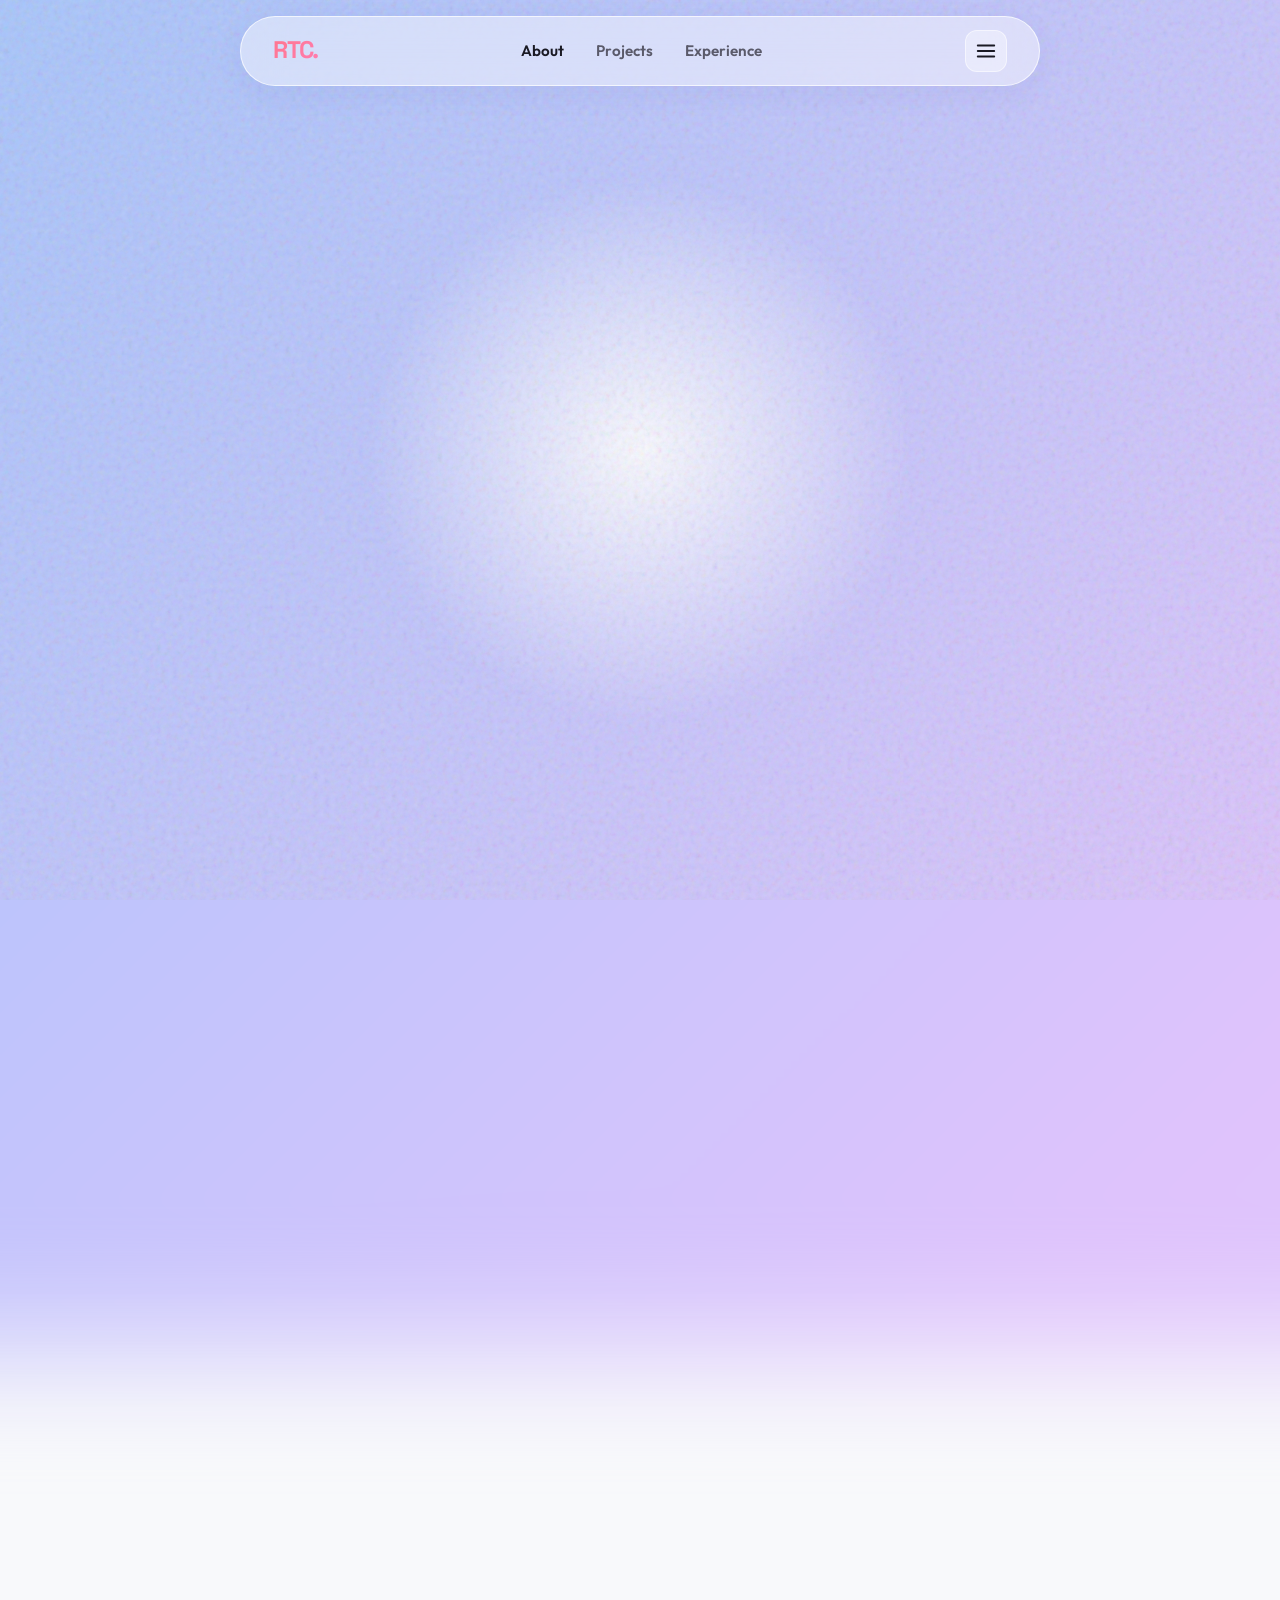
==== commit 3fb840a2: "Phase 7: Live API Integrations (Chess.com and GitHub)" ====
--- a/index.html
+++ b/index.html
@@ -320,6 +320,21 @@
             </div>
         </section>
 
+        <!-- GitHub Activity Section -->
+        <section id="github-activity" class="section fade-in">
+            <div class="section-header">
+                <h2 class="section-title gradient-text">Open Source Activity</h2>
+                <div class="section-line"></div>
+            </div>
+            <div class="glass-panel" style="padding: 2rem; border-radius: 24px; text-align: center; overflow-x: auto;">
+                <img src="https://ghchart.rshah.org/FF9A9E/rajtilakchamlagain" alt="Rajtilak's Github chart" style="width: 100%; min-width: 600px; max-width: 800px; opacity: 0.9;" />
+                <div style="margin-top: 1.5rem; display: flex; flex-wrap: wrap; justify-content: center; gap: 1rem;">
+                    <img src="https://github-readme-stats.vercel.app/api?username=rajtilakchamlagain&theme=transparent&hide_border=true&title_color=FF9A9E&text_color=ffffff&icon_color=FECFEF&show_icons=true" alt="GitHub Stats" style="height: 150px; background: rgba(255,255,255,0.05); border-radius: 16px; padding: 0.5rem;" />
+                    <img src="https://github-readme-stats.vercel.app/api/top-langs/?username=rajtilakchamlagain&theme=transparent&hide_border=true&title_color=FF9A9E&text_color=ffffff&layout=compact" alt="Top Languages" style="height: 150px; background: rgba(255,255,255,0.05); border-radius: 16px; padding: 0.5rem;" />
+                </div>
+            </div>
+        </section>
+
         <!-- Experience & Leadership Section -->
         <section id="experience" class="section fade-in">
             <div class="section-header">
--- a/styles.css
+++ b/styles.css
@@ -742,118 +742,121 @@
 }
 
 @media (max-width: 768px) {
-    /* Core Layout Adjustments */
-    .container { padding: 0 1rem; }
-    .section { padding-top: 60px; margin-bottom: 60px; }
+    /* 📱 CORE APP-LIKE LAYOUT */
+    body { overscroll-behavior-y: none; } /* Prevents pull-to-refresh bounce */
+    .container { padding: 0 1.2rem; }
+    .section { padding-top: 80px; margin-bottom: 80px; }
     
-    /* Floating Bottom Nav (Premium App Feel) */
+    /* 📱 FLOATING BOTTOM NAV (iOS Style) */
     .navbar {
-        top: auto;
-        bottom: 1.5rem;
-        width: 92%;
-        max-width: 400px;
-        padding: 0.5rem;
+        top: auto; bottom: 1.5rem;
+        width: 90%; max-width: 360px;
+        padding: 0.6rem;
         border-radius: 30px;
-        box-shadow: 0 10px 40px rgba(0,0,0,0.1);
+        box-shadow: 0 20px 40px rgba(0,0,0,0.15), inset 0 0 0 1px rgba(255,255,255,0.2);
+        background: rgba(255, 255, 255, 0.2);
+        backdrop-filter: blur(20px);
+        -webkit-backdrop-filter: blur(20px);
     }
     .nav-container { padding: 0; justify-content: center; }
-    .logo { display: none; /* Hide text logo on mobile nav to save space */ }
+    .logo { display: none; }
     .nav-links {
-        display: flex;
-        width: 100%;
-        justify-content: space-around;
-        gap: 0;
-        margin: 0;
+        display: flex; width: 100%;
+        justify-content: space-between;
+        gap: 0; margin: 0;
     }
     .nav-links a {
-        font-size: 0.85rem;
-        padding: 0.6rem 1rem;
-        border-radius: 20px;
+        flex: 1; text-align: center;
+        font-size: 0.85rem; font-weight: 600;
+        padding: 0.7rem 0.2rem;
+        border-radius: 24px;
     }
     .nav-links a.active {
-        background: rgba(255,255,255,0.6);
-        color: var(--text-main);
-    }
-
-    /* Hero Section */
+        background: #fff; color: #ff758c;
+        box-shadow: 0 4px 15px rgba(255,117,140,0.3);
+    }
+    .hamburger-btn { margin-left: 0.5rem; }
+
+    /* 📱 HERO SECTION - CENTERED & BOLD */
     #hero {
-        min-height: 85vh;
-        padding-top: 2rem;
-        padding-bottom: 5rem; /* Space for bottom nav */
+        min-height: 90vh;
+        padding-top: 3rem; padding-bottom: 6rem;
+        display: flex; align-items: center; justify-content: center;
     }
     .hero-content {
         padding: 2.5rem 1.5rem;
-        border-radius: 24px;
-        text-align: left;
-    }
-    .name { font-size: 3rem; line-height: 1.1; margin-bottom: 0.5rem; }
-    .role { font-size: 1.25rem; margin-bottom: 1.5rem; }
-    .bio { font-size: 1rem; margin-bottom: 2rem; }
+        border-radius: 30px;
+        text-align: center;
+        background: linear-gradient(145deg, rgba(255,255,255,0.3) 0%, rgba(255,255,255,0.05) 100%);
+    }
+    .name { font-size: 3.2rem; line-height: 1.1; margin-bottom: 0.5rem; letter-spacing: -1px; }
+    .role { font-size: 1.1rem; margin-bottom: 1.5rem; font-weight: 500; }
+    .bio { font-size: 1rem; margin-bottom: 2.5rem; }
     
-    /* Mobile Hero Buttons: Grid Layout */
     .hero-links {
         display: grid;
         grid-template-columns: 1fr 1fr;
         gap: 0.8rem;
     }
-    .hero-links a {
-        justify-content: center;
-        padding: 0.8rem;
-        font-size: 0.9rem;
-    }
-    .hero-links a:last-child {
-        grid-column: span 2; /* Make the 3rd button full width */
-    }
-
-    /* Section Headers */
-    .section-title { font-size: 2rem; }
+    .hero-links a { justify-content: center; padding: 0.8rem; font-size: 0.9rem; border-radius: 16px; }
+    .hero-links a:last-child { grid-column: span 2; }
+
+    /* 📱 PROJECT CAROUSEL (Horizontal Swipe) */
+    .project-filters {
+        flex-wrap: nowrap; overflow-x: auto;
+        -webkit-overflow-scrolling: touch; scrollbar-width: none;
+        padding: 0.5rem 0; margin-bottom: 1.5rem; gap: 0.5rem;
+    }
+    .project-filters::-webkit-scrollbar { display: none; }
+    .filter-btn { white-space: nowrap; font-size: 0.85rem; padding: 0.6rem 1.2rem; flex-shrink: 0; }
     
-    /* Filter Buttons (Horizontally Scrollable) */
-    .project-filters {
-        flex-wrap: nowrap;
-        overflow-x: auto;
-        -webkit-overflow-scrolling: touch;
-        scrollbar-width: none; /* Firefox */
-        padding: 0.5rem;
-        margin-bottom: 2rem;
-        gap: 0.5rem;
-    }
-    .project-filters::-webkit-scrollbar { display: none; /* Safari/Chrome */ }
-    .filter-btn {
-        white-space: nowrap;
-        font-size: 0.85rem;
-        padding: 0.5rem 1.2rem;
-        flex-shrink: 0;
-    }
-
-    /* Project Cards */
-    .project-grid { gap: 1.5rem; }
-    .project-card { padding: 1.5rem; border-radius: 20px; }
-    .project-card h3 { font-size: 1.3rem; }
-    .project-card p { font-size: 0.95rem; margin-bottom: 1.5rem; }
-
-    /* Skills Grid */
-    .skills-grid { gap: 1.5rem; }
-    .skill-group { padding: 1.5rem; border-radius: 20px; }
-    .skill-group h3 { font-size: 1.2rem; }
-    .skill-tags span { font-size: 0.85rem; padding: 0.4rem 0.8rem; }
-
-    /* Timeline / Experience */
-    .timeline { padding: 2rem 1.5rem; border-radius: 24px; }
+    .project-grid {
+        display: flex; flex-direction: row;
+        overflow-x: auto; scroll-snap-type: x mandatory;
+        padding-bottom: 2rem; gap: 1rem;
+        margin: 0 -1.2rem; padding-left: 1.2rem; padding-right: 1.2rem;
+        scrollbar-width: none;
+    }
+    .project-grid::-webkit-scrollbar { display: none; }
+    .project-card {
+        flex: 0 0 85%; scroll-snap-align: center;
+        padding: 1.8rem; border-radius: 24px;
+        box-shadow: 0 10px 30px rgba(0,0,0,0.05);
+    }
+    .project-card h3 { font-size: 1.4rem; }
+
+    /* 📱 BOTTOM SHEET DRAWER (iOS Style) */
+    .achievements-drawer {
+        width: 100%; height: 85vh;
+        top: auto; bottom: 0; right: 0;
+        transform: translateY(100%);
+        border-radius: 30px 30px 0 0;
+        padding: 2rem 1.5rem 6rem;
+    }
+    .achievements-drawer.open { transform: translateY(0); }
+    .drawer-header { margin-bottom: 1.5rem; }
+    .drawer-nav-card { padding: 1rem; border-radius: 20px; }
+    .nav-icon { width: 45px; height: 45px; font-size: 1.5rem; margin-right: 1rem; }
+
+    /* 📱 BOTTOM SHEET MODAL (iOS Style) */
+    .modal-overlay { align-items: flex-end; }
+    .modal-container {
+        width: 100%; max-height: 85vh;
+        padding: 2.5rem 1.5rem 5rem;
+        border-radius: 30px 30px 0 0;
+        transform: translateY(100%) scale(1);
+        position: relative; margin: 0;
+    }
+    .modal-overlay.active .modal-container { transform: translateY(0) scale(1); }
+    .modal-close { top: 1rem; right: 1rem; width: 36px; height: 36px; background: #fff; color: #000; box-shadow: 0 4px 12px rgba(0,0,0,0.1); }
+
+    /* 📱 SKILLS & TIMELINE */
+    .skills-grid { gap: 1rem; }
+    .skill-group { padding: 1.5rem; border-radius: 24px; }
+    .timeline { padding: 2rem 1.2rem; border-radius: 24px; }
     .timeline-item { padding-left: 1.5rem; margin-bottom: 2.5rem; }
-    .timeline-item::before { left: -7px; width: 10px; height: 10px; }
-    .timeline-content h3 { font-size: 1.15rem; }
-    .clean-list li { font-size: 0.95rem; }
-
-    /* Modal Mobile Adjustments */
-    .modal-container {
-        padding: 2.5rem 1.5rem 1.5rem;
-        max-height: 85vh;
-        border-radius: 24px;
-        width: 95%;
-    }
-    .modal-close { top: 1rem; right: 1rem; width: 35px; height: 35px; }
+    .timeline-item::before { left: -7px; }
 
     /* Footer */
-    .footer { padding-bottom: 6rem; /* Extra padding so bottom nav doesn't overlap text */ margin-top: 3rem; }
-}
+    .footer { padding-bottom: 6rem; margin-top: 3rem; }
+}
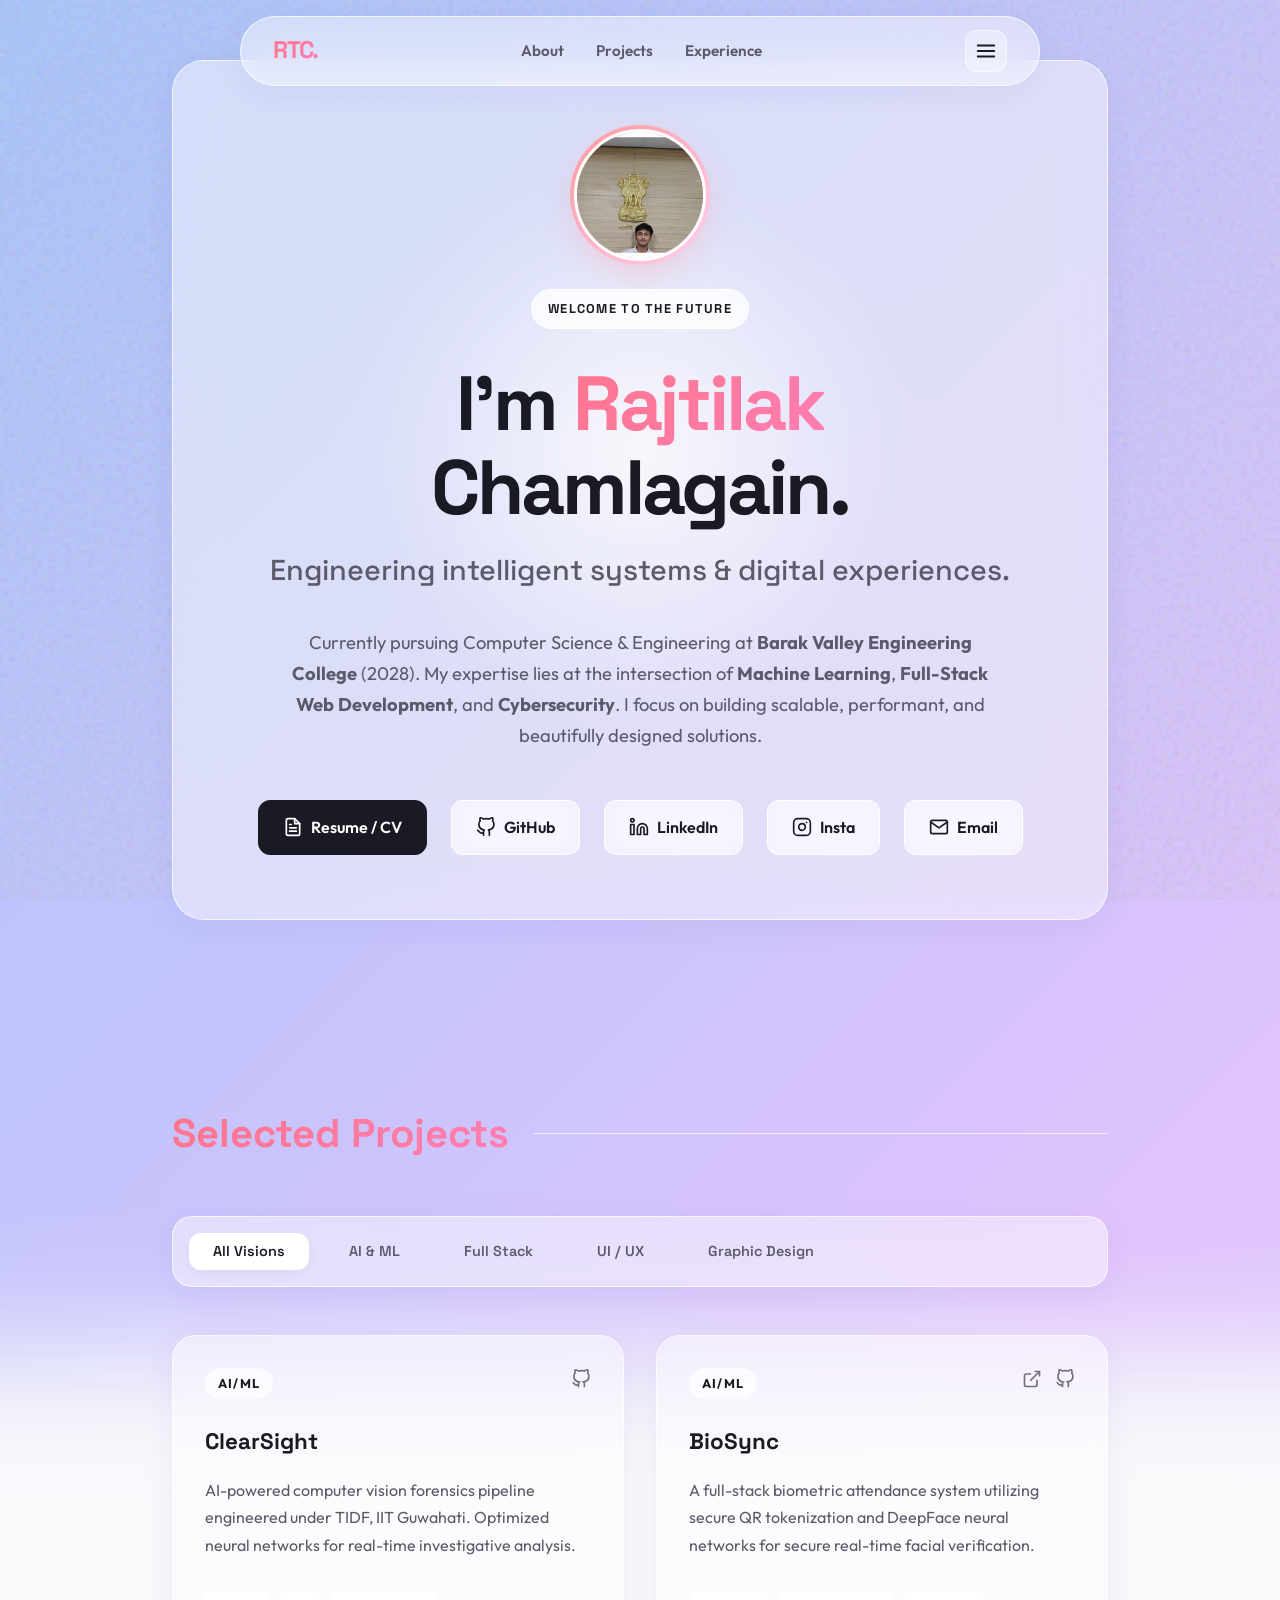
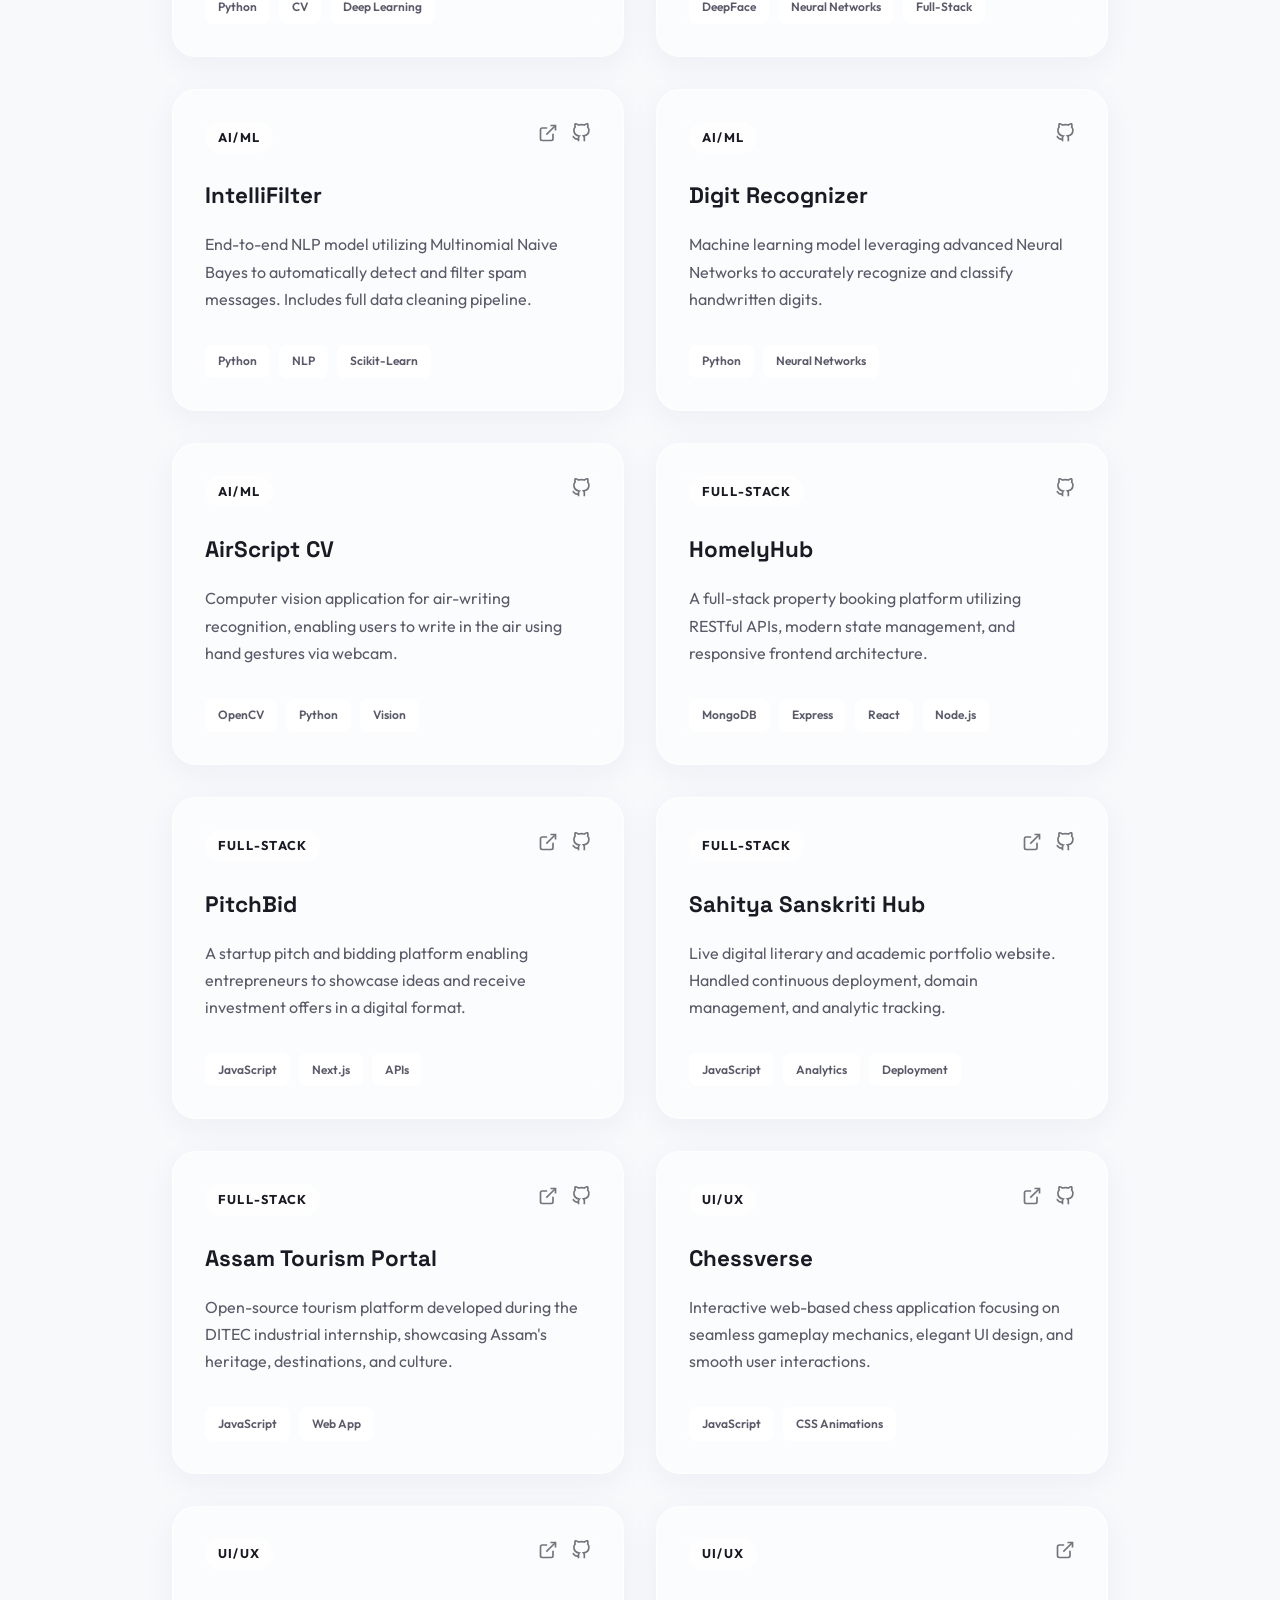
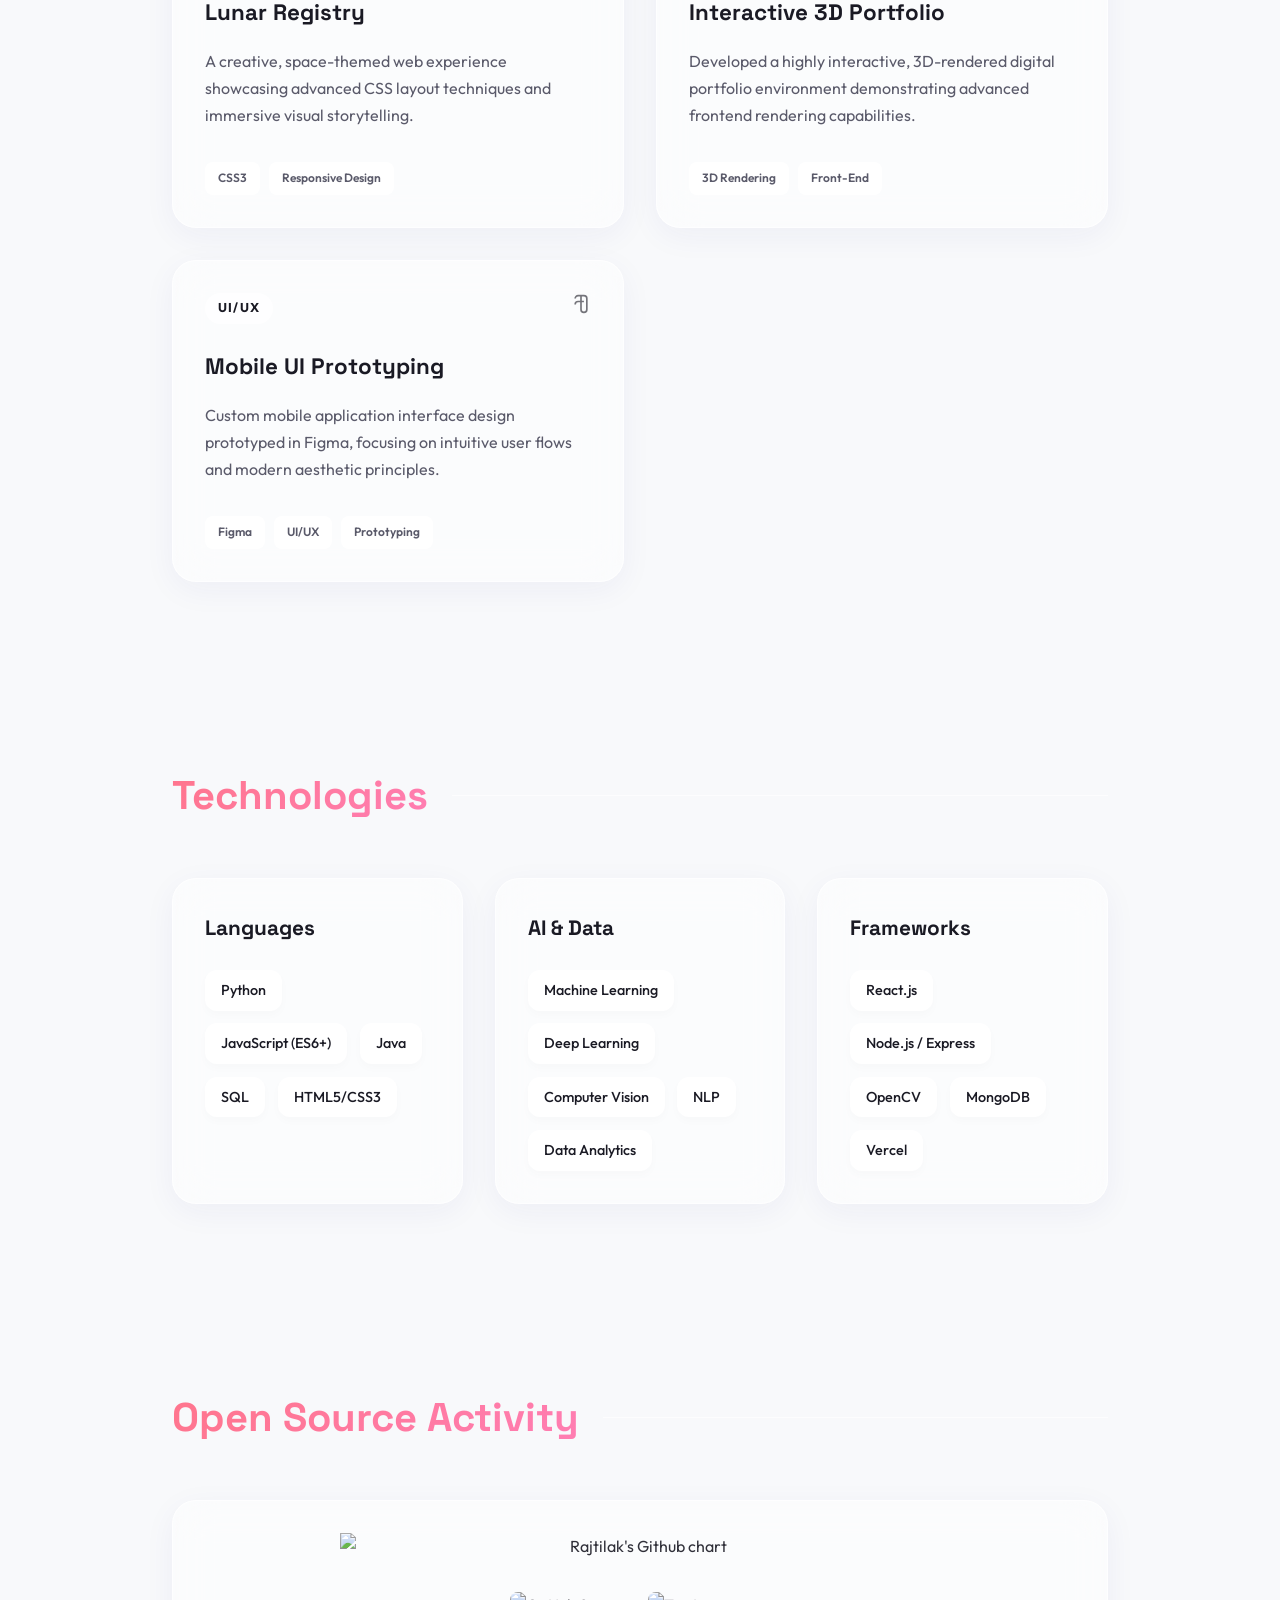
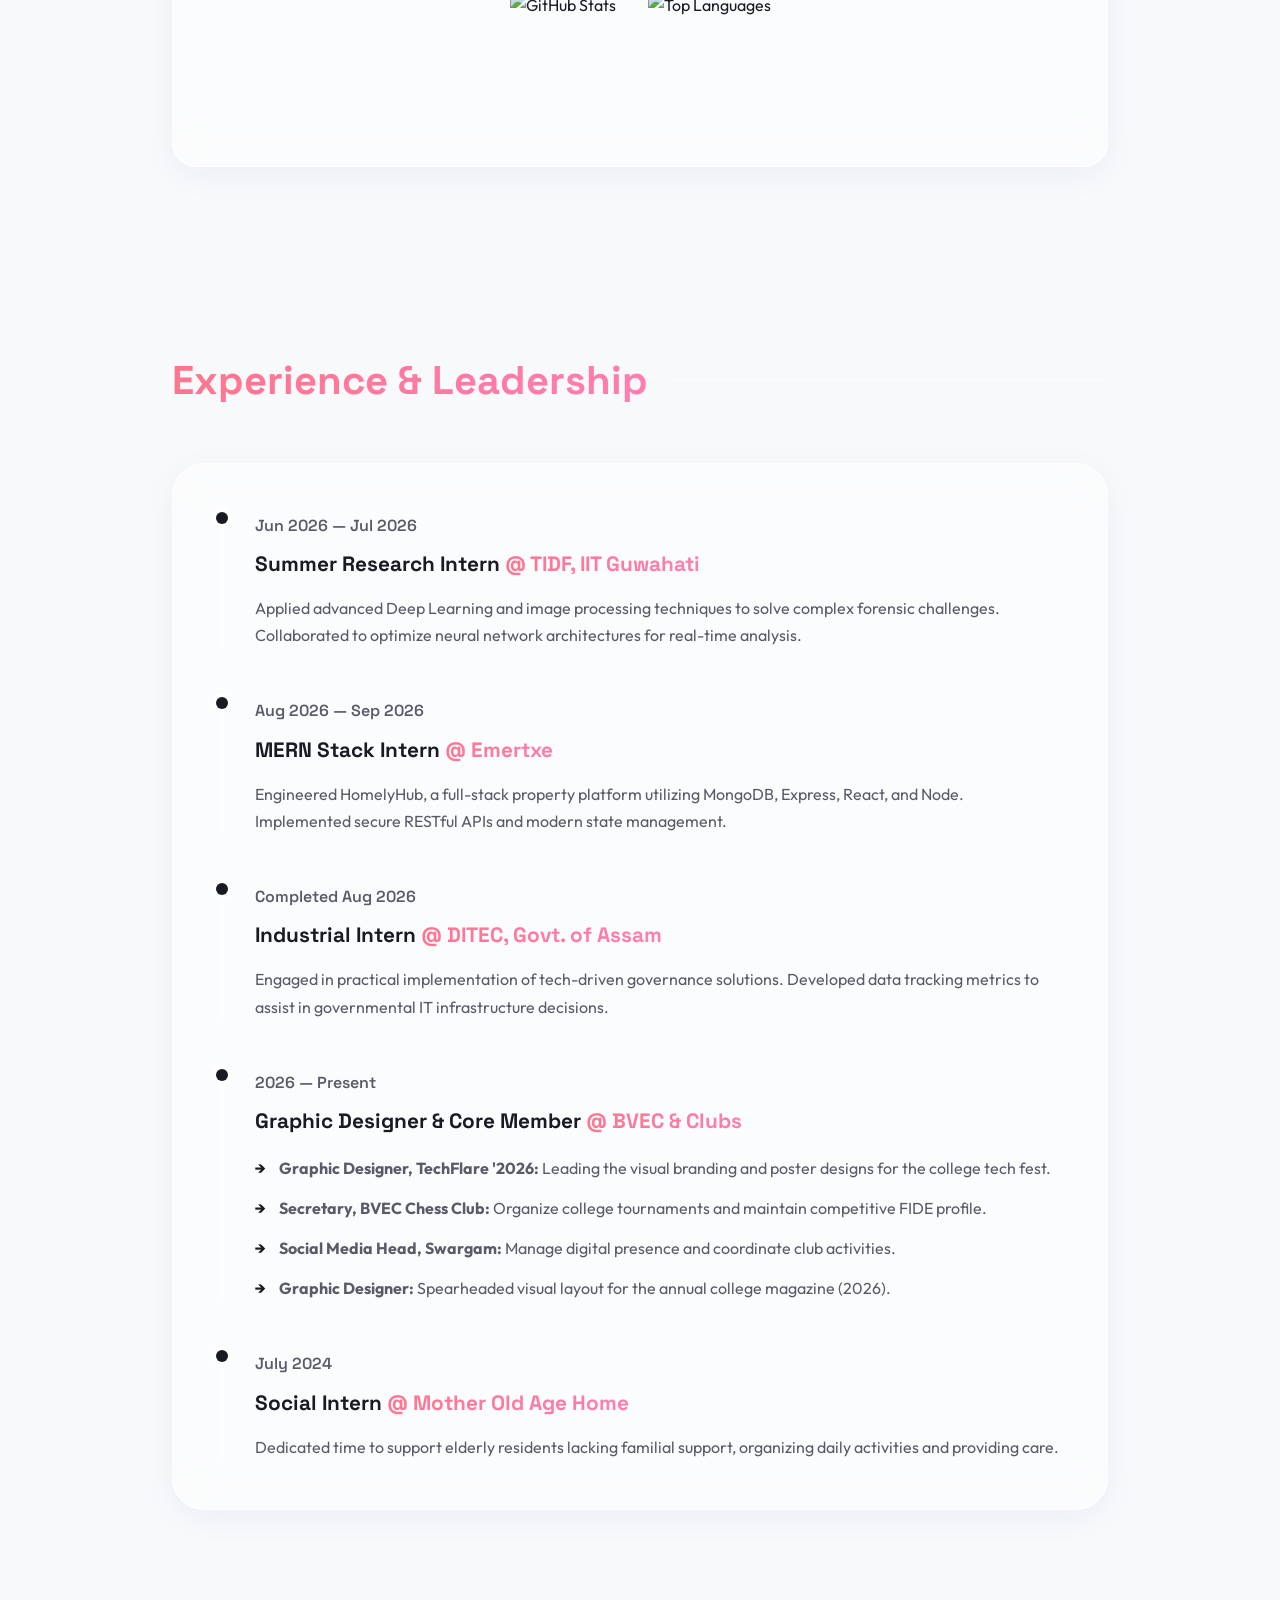
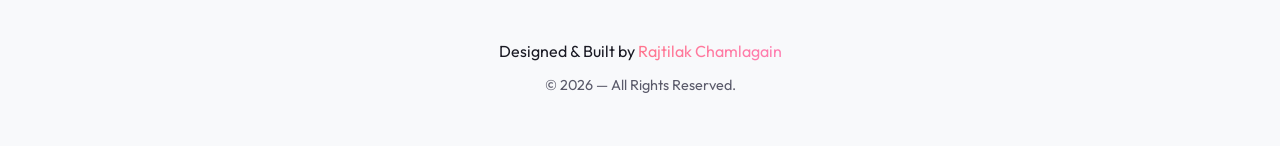
==== commit a7de8588: "Phase 7+: Profile photo, 3D tilt micro-interactions, VanillaTilt" ====
--- a/index.html
+++ b/index.html
@@ -46,7 +46,10 @@
         
         <!-- Hero Section -->
         <section id="hero" class="section fade-in">
-            <div class="hero-content glass-panel">
+            <div class="hero-content glass-panel" style="display: flex; flex-direction: column; align-items: center; text-align: center;">
+                <div style="width: 140px; height: 140px; border-radius: 50%; padding: 4px; background: linear-gradient(135deg, #FF9A9E, #FECFEF); margin-bottom: 1.5rem; box-shadow: 0 10px 30px rgba(255, 154, 158, 0.3);">
+                    <img src="assets/profile.jpeg" alt="Rajtilak Chamlagain" style="width: 100%; height: 100%; object-fit: cover; border-radius: 50%; border: 3px solid white;" />
+                </div>
                 <div class="hero-badge">Welcome to the future</div>
                 <h1 class="name">I'm <span class="gradient-text">Rajtilak</span><br>Chamlagain.</h1>
                 <h2 class="role">Engineering intelligent systems & digital experiences.</h2>
@@ -470,6 +473,20 @@
         </div>
     </div>
 
+    <!-- Micro Interactions: 3D Tilt -->
+    <script src="https://cdnjs.cloudflare.com/ajax/libs/vanilla-tilt/1.8.0/vanilla-tilt.min.js"></script>
+    <script>
+        // Initialize 3D tilt on desktop only
+        if (window.matchMedia("(min-width: 768px)").matches) {
+            VanillaTilt.init(document.querySelectorAll(".project-card"), {
+                max: 10,
+                speed: 400,
+                glare: true,
+                "max-glare": 0.2,
+                scale: 1.02
+            });
+        }
+    </script>
     <script src="script.js"></script>
 </body>
 </html>
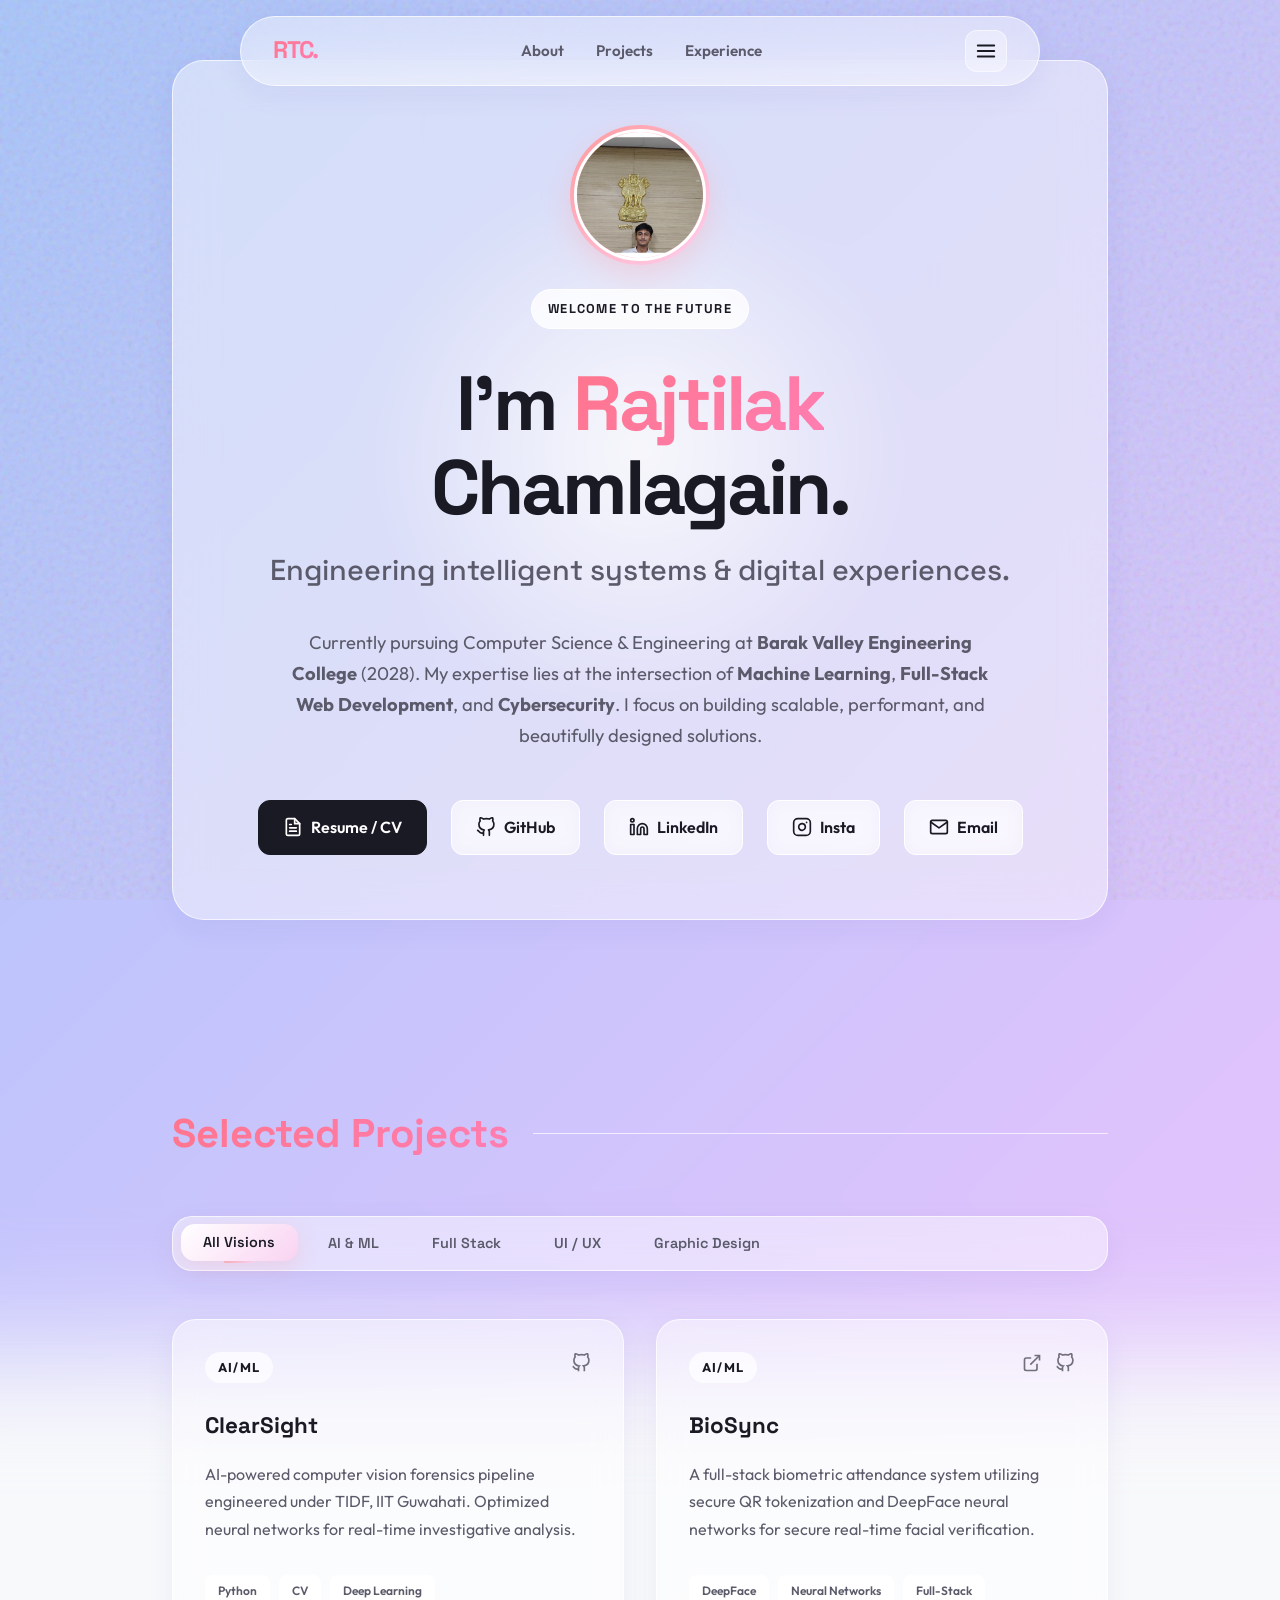
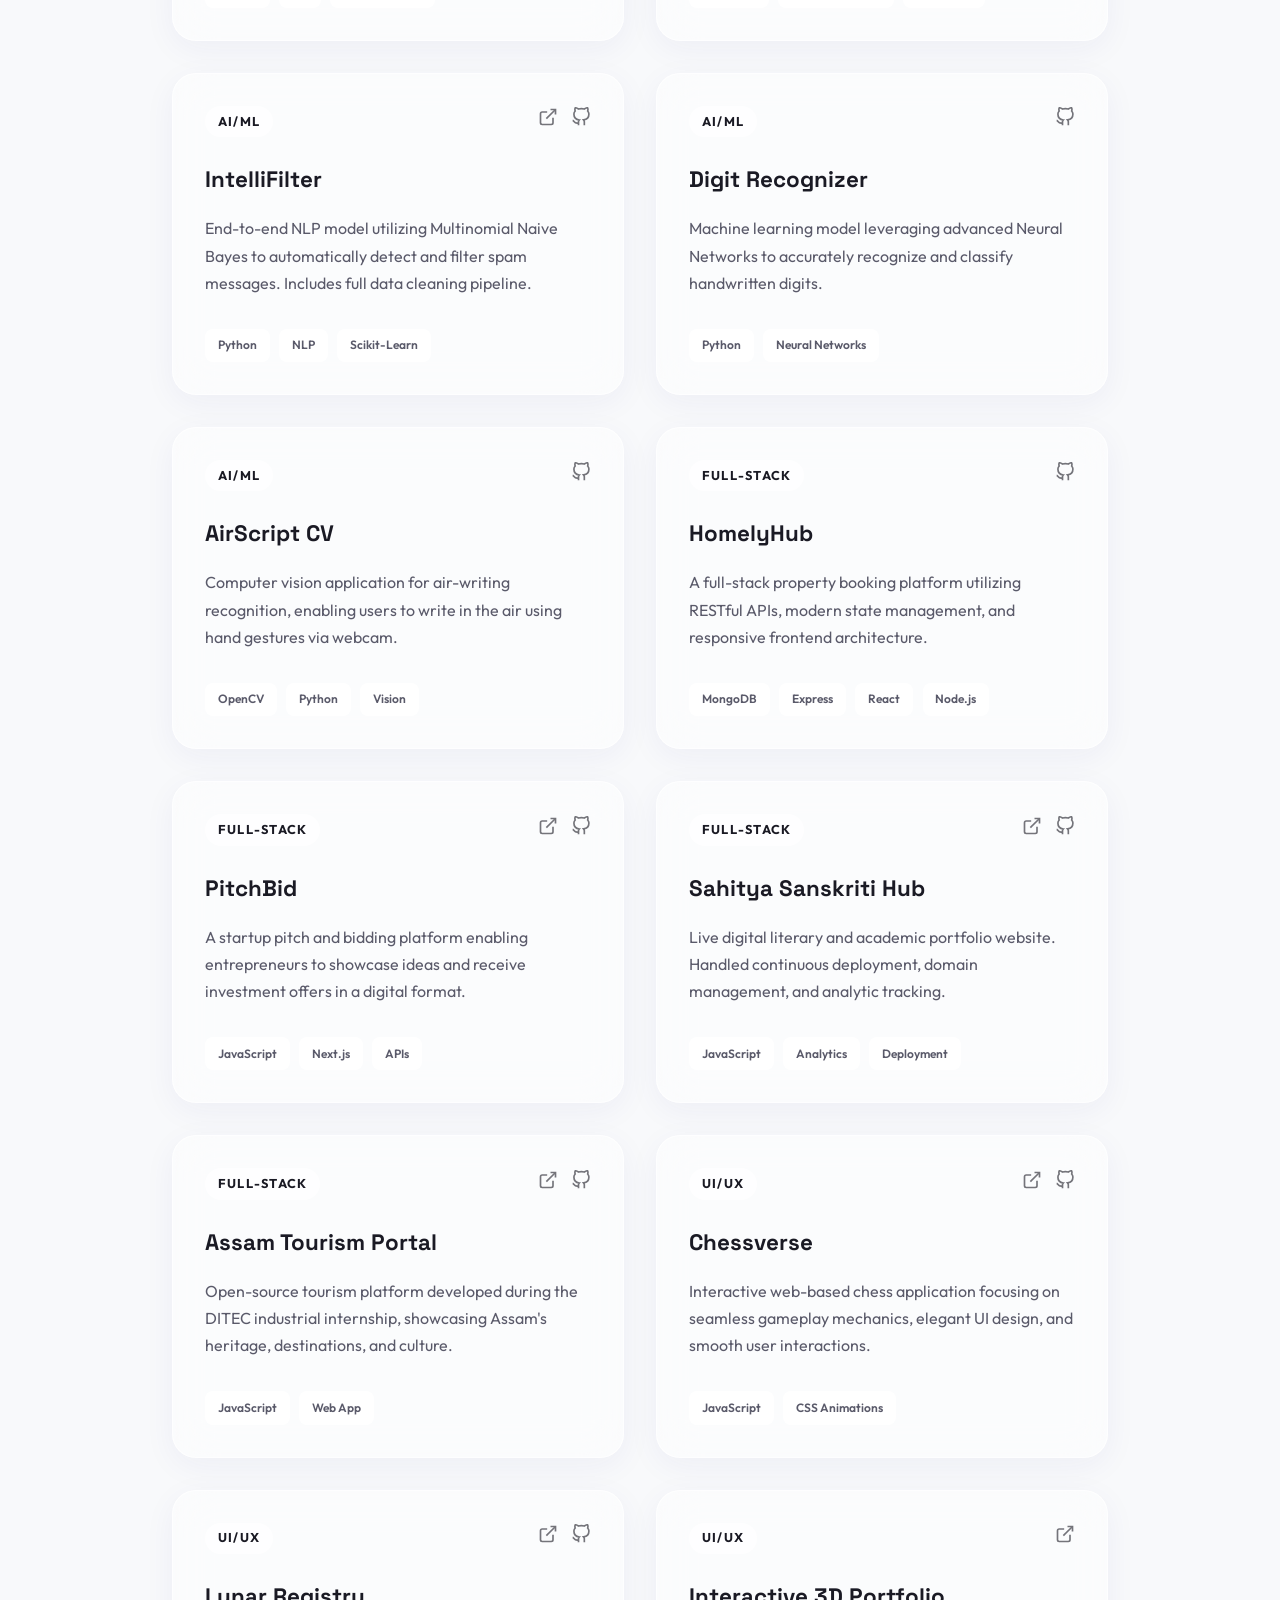
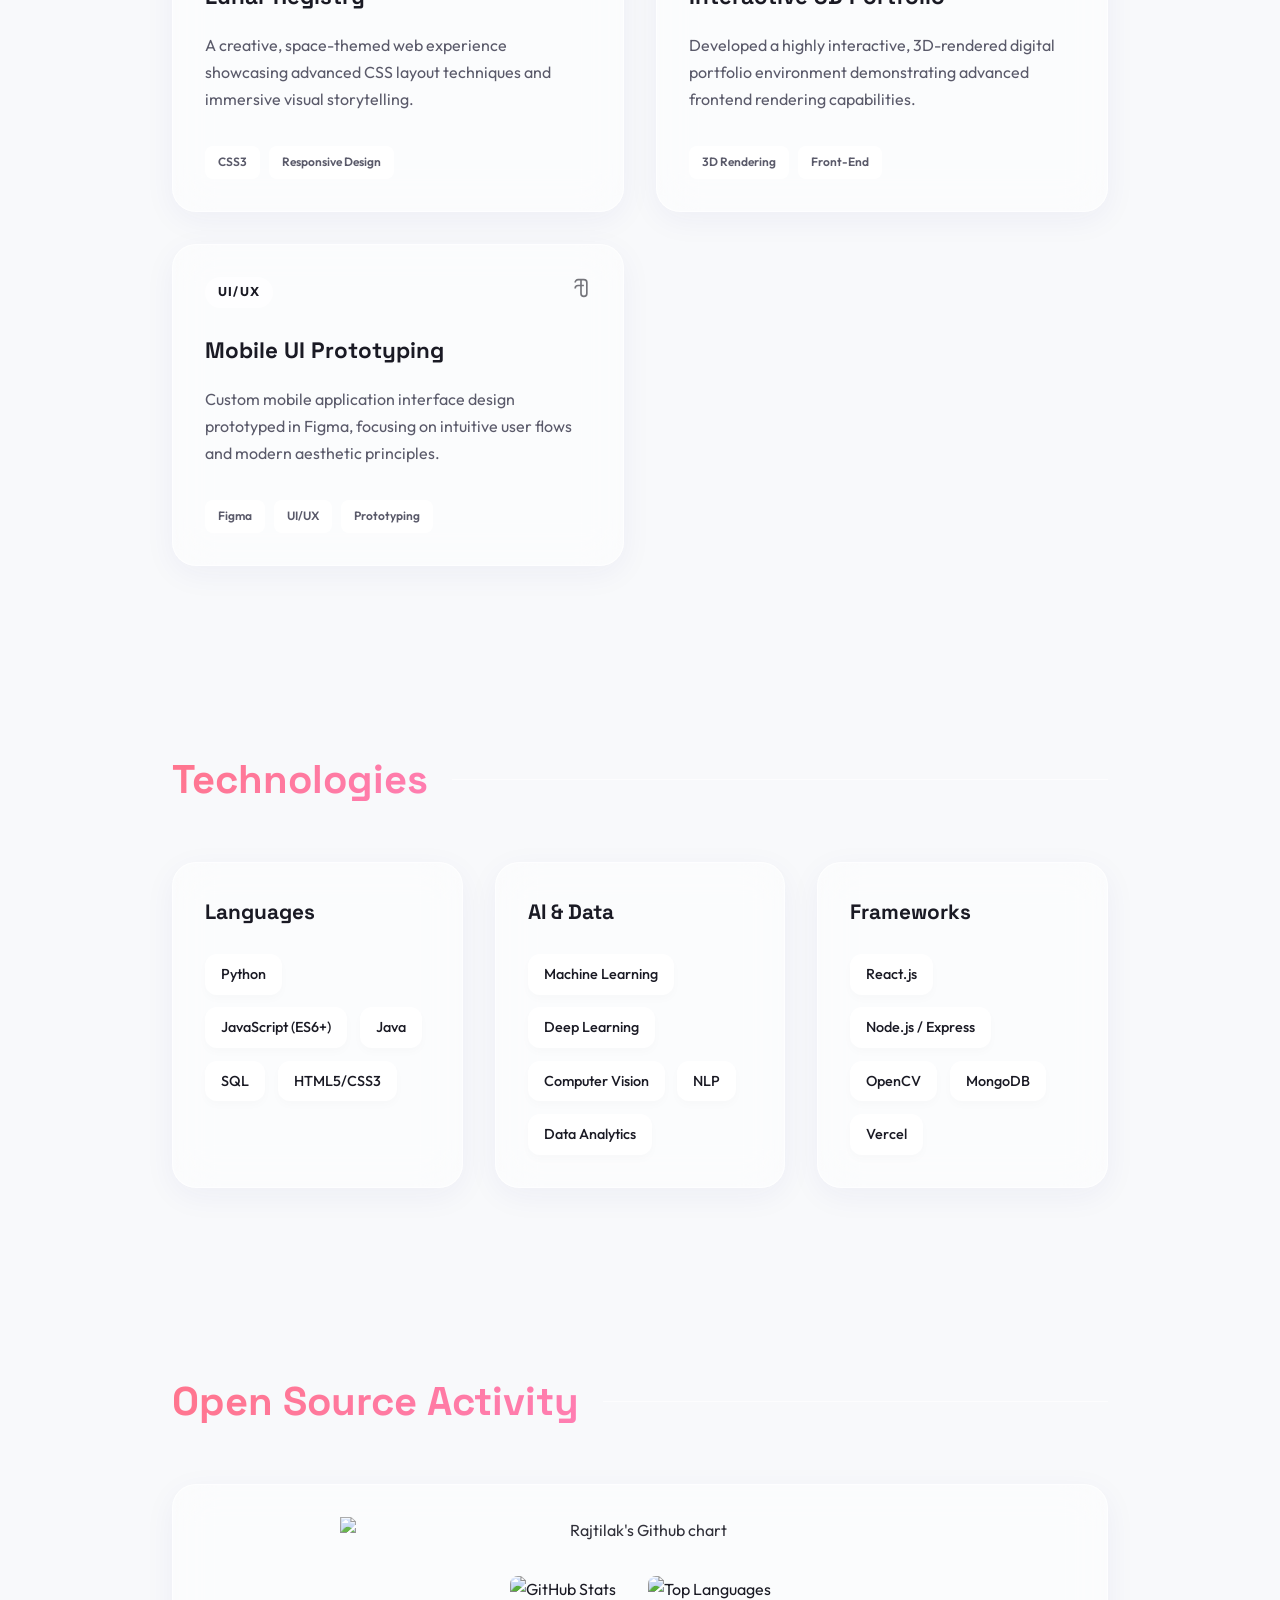
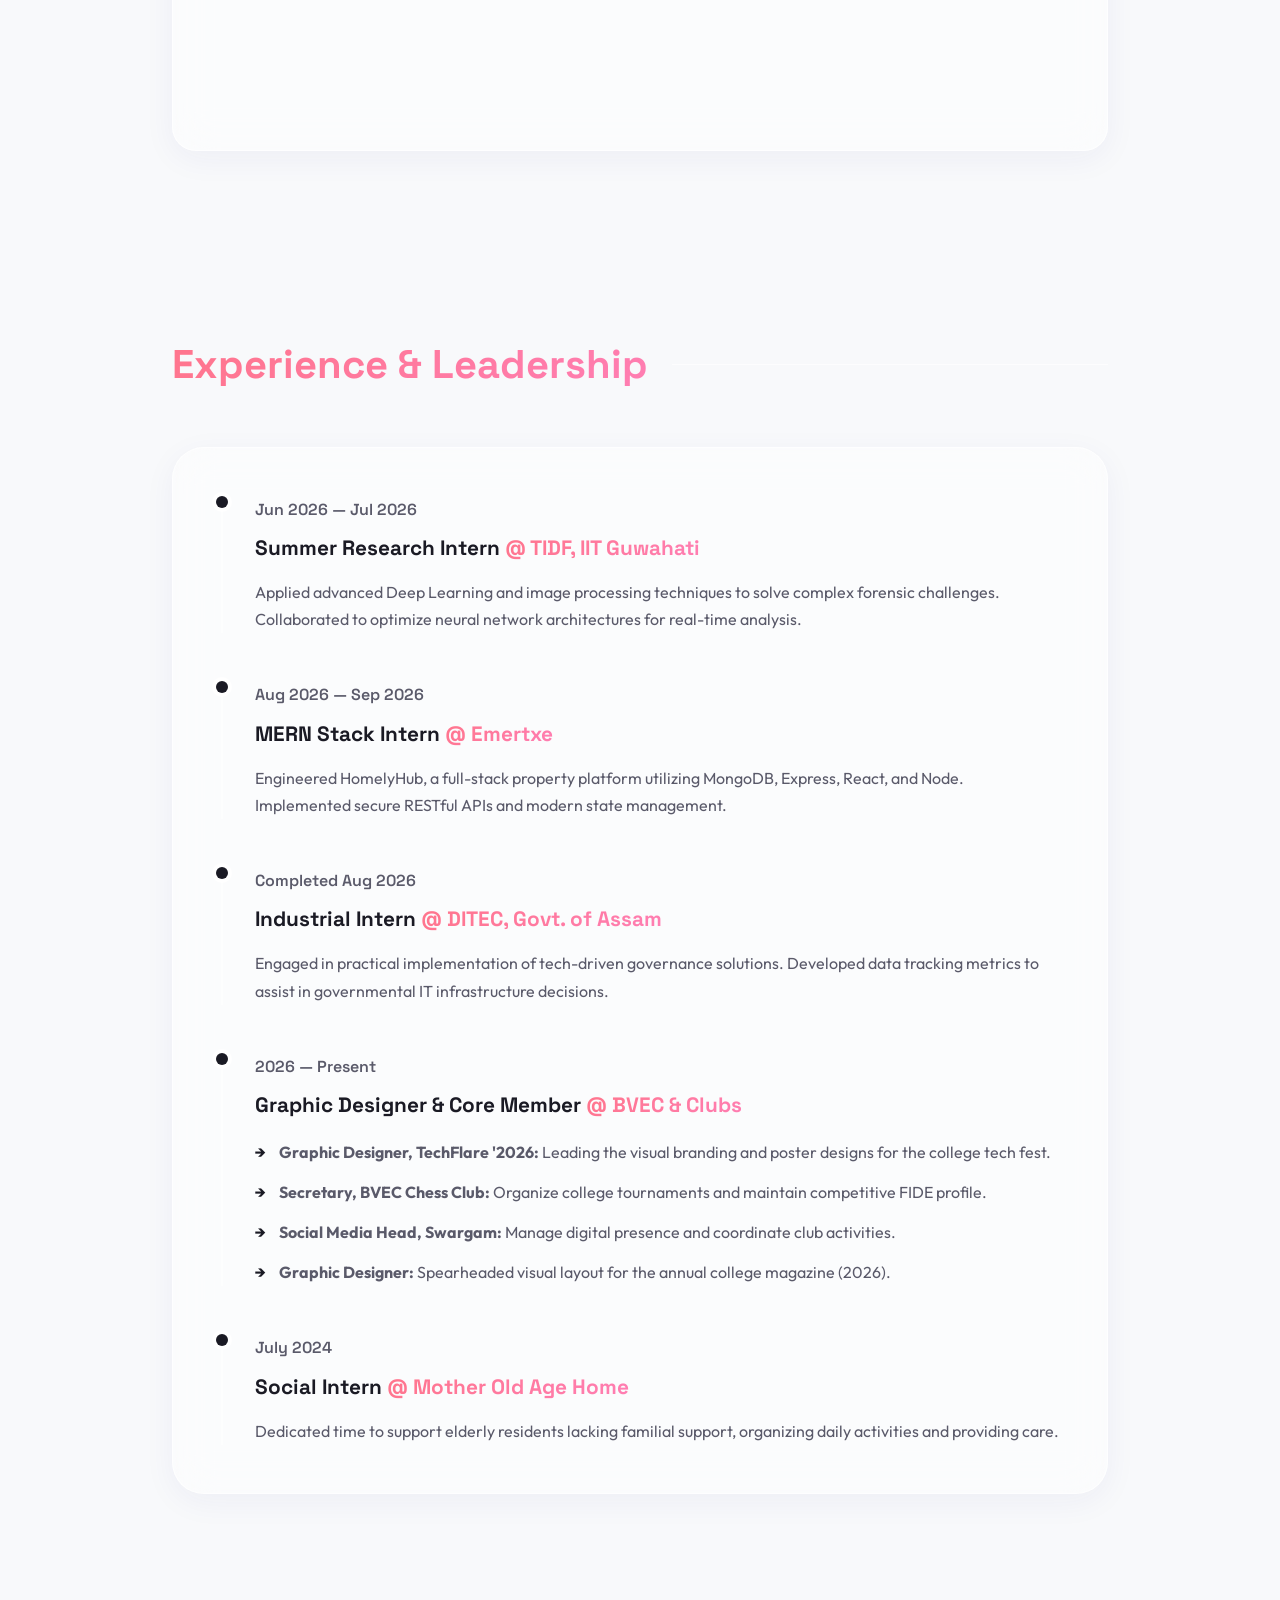
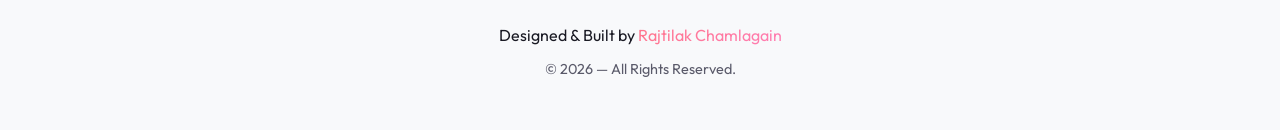
==== commit e867b9af: "feat: filter badges + interactive GitHub calendar + Spotify card on music page" ====
--- a/index.html
+++ b/index.html
@@ -441,15 +441,6 @@
                 <div class="nav-arrow">→</div>
             </a>
             
-            <a href="art.html" class="drawer-nav-card glass-panel">
-                <div class="nav-icon">🎨</div>
-                <div class="nav-info">
-                    <h3>Fine Arts</h3>
-                    <p>Art & Drawing Diploma</p>
-                </div>
-                <div class="nav-arrow">→</div>
-            </a>
-            
             <a href="academics.html" class="drawer-nav-card glass-panel">
                 <div class="nav-icon">🎓</div>
                 <div class="nav-info">
@@ -490,3 +481,7 @@
     <script src="script.js"></script>
 </body>
 </html>
+
+
+
+
--- a/styles.css
+++ b/styles.css
@@ -283,35 +283,100 @@
 
 .project-filters {
     display: flex;
-    gap: 1rem;
+    gap: 0.5rem;
     margin-bottom: 3rem;
-    padding: 1rem;
+    padding: 0.5rem;
     border-radius: 20px;
     flex-wrap: wrap;
+    align-items: center;
+    position: relative;
 }
 
 .filter-btn {
     font-family: var(--font-heading);
     font-size: 0.9rem;
     font-weight: 600;
-    padding: 0.6rem 1.5rem;
-    border-radius: 12px;
+    padding: 0.6rem 1.4rem;
+    border-radius: 14px;
     border: none;
     background: transparent;
     color: var(--text-muted);
     cursor: pointer;
-    transition: all 0.3s;
+    transition: all 0.35s cubic-bezier(0.16, 1, 0.3, 1);
+    display: flex;
+    align-items: center;
+    gap: 0.5rem;
+    position: relative;
+    z-index: 1;
+}
+
+.filter-btn .filter-count {
+    display: inline-flex;
+    align-items: center;
+    justify-content: center;
+    font-size: 0.7rem;
+    font-weight: 700;
+    min-width: 20px;
+    height: 20px;
+    padding: 0 5px;
+    border-radius: 999px;
+    background: rgba(255, 154, 158, 0.2);
+    color: var(--text-muted);
+    transition: all 0.35s;
 }
 
 .filter-btn:hover {
     color: var(--text-main);
-    background: rgba(255,255,255,0.4);
+    background: rgba(255,255,255,0.45);
+    transform: translateY(-1px);
+}
+
+.filter-btn:hover .filter-count {
+    background: rgba(255, 154, 158, 0.35);
+    color: var(--text-main);
 }
 
 .filter-btn.active {
-    background: white;
-    color: var(--text-main);
-    box-shadow: 0 4px 15px rgba(0,0,0,0.05);
+    background: linear-gradient(135deg, #ffffff 0%, rgba(254, 207, 239, 0.8) 100%);
+    color: var(--text-main);
+    box-shadow: 0 6px 20px rgba(255, 154, 158, 0.25);
+    transform: translateY(-1px);
+}
+
+.filter-btn.active .filter-count {
+    background: linear-gradient(135deg, #FF9A9E, #FECFEF);
+    color: white;
+}
+
+/* Filter active state indicator line */
+.filter-btn.active::after {
+    content: '';
+    position: absolute;
+    bottom: -2px;
+    left: 50%;
+    transform: translateX(-50%);
+    width: 30px;
+    height: 2px;
+    border-radius: 2px;
+    background: linear-gradient(90deg, #FF9A9E, #FECFEF);
+    opacity: 0.7;
+}
+
+/* Project count indicator next to section title */
+.project-count-label {
+    font-size: 0.85rem;
+    color: var(--text-muted);
+    margin-left: auto;
+    font-family: var(--font-body);
+}
+
+.project-count-label span {
+    font-family: var(--font-heading);
+    font-weight: 700;
+    background: linear-gradient(135deg, #FF9A9E, #FECFEF);
+    -webkit-background-clip: text;
+    -webkit-text-fill-color: transparent;
+    background-clip: text;
 }
 
 .project-grid {
@@ -336,6 +401,155 @@
 
 .project-card.filter-hidden {
     display: none;
+}
+
+/* === GitHub Calendar (Interactive) === */
+.github-calendar-wrapper {
+    width: 100%;
+    overflow-x: auto;
+    padding: 0.5rem 0;
+}
+
+.github-calendar-wrapper .calendar {
+    font-family: var(--font-body) !important;
+}
+
+.calendar-graph rect.ContributionCalendar-day {
+    rx: 3;
+    ry: 3;
+    transition: opacity 0.2s;
+}
+
+.calendar-graph rect.ContributionCalendar-day:hover {
+    opacity: 0.75;
+    cursor: pointer;
+}
+
+.js-calendar-graph-svg {
+    width: 100% !important;
+    height: auto !important;
+}
+
+/* Tooltip for github calendar */
+.github-calendar-tooltip {
+    position: fixed;
+    background: rgba(255,255,255,0.95);
+    backdrop-filter: blur(12px);
+    -webkit-backdrop-filter: blur(12px);
+    border: 1px solid rgba(255, 154, 158, 0.3);
+    border-radius: 10px;
+    padding: 0.5rem 0.9rem;
+    font-size: 0.8rem;
+    font-family: var(--font-body);
+    color: var(--text-main);
+    pointer-events: none;
+    z-index: 9999;
+    box-shadow: 0 8px 24px rgba(0,0,0,0.1);
+    white-space: nowrap;
+    transform: translateX(-50%);
+    display: none;
+}
+
+/* Spotify card */
+.spotify-card {
+    display: flex;
+    align-items: center;
+    gap: 1.2rem;
+    padding: 1.2rem 1.5rem;
+    border-radius: 20px;
+    background: rgba(255, 255, 255, 0.55);
+    border: 1px solid rgba(255, 154, 158, 0.25);
+    text-decoration: none;
+    color: var(--text-main);
+    transition: all 0.35s cubic-bezier(0.16, 1, 0.3, 1);
+    cursor: pointer;
+    margin-top: 1.5rem;
+}
+
+.spotify-card:hover {
+    transform: translateY(-4px);
+    box-shadow: 0 12px 30px rgba(255, 154, 158, 0.2);
+    background: rgba(255, 255, 255, 0.75);
+}
+
+.spotify-album-art {
+    width: 64px;
+    height: 64px;
+    border-radius: 12px;
+    object-fit: cover;
+    flex-shrink: 0;
+    background: linear-gradient(135deg, #FF9A9E, #FECFEF);
+}
+
+.spotify-album-art-placeholder {
+    width: 64px;
+    height: 64px;
+    border-radius: 12px;
+    flex-shrink: 0;
+    background: linear-gradient(135deg, #1DB954, #1ed760);
+    display: flex;
+    align-items: center;
+    justify-content: center;
+}
+
+.spotify-info { flex: 1; min-width: 0; }
+
+.spotify-now-playing-label {
+    font-size: 0.7rem;
+    font-weight: 700;
+    letter-spacing: 0.1em;
+    text-transform: uppercase;
+    display: flex;
+    align-items: center;
+    gap: 0.4rem;
+    margin-bottom: 0.3rem;
+}
+
+.spotify-now-playing-label.playing { color: #1DB954; }
+.spotify-now-playing-label.idle { color: var(--text-muted); }
+
+.spotify-track-name {
+    font-family: var(--font-heading);
+    font-size: 1rem;
+    font-weight: 700;
+    color: var(--text-main);
+    white-space: nowrap;
+    overflow: hidden;
+    text-overflow: ellipsis;
+}
+
+.spotify-artist-name {
+    font-size: 0.82rem;
+    color: var(--text-muted);
+    white-space: nowrap;
+    overflow: hidden;
+    text-overflow: ellipsis;
+}
+
+/* Pulsing equalizer bars */
+.eq-bars {
+    display: inline-flex;
+    align-items: flex-end;
+    gap: 2px;
+    height: 12px;
+}
+
+.eq-bars span {
+    display: block;
+    width: 3px;
+    border-radius: 2px;
+    background: #1DB954;
+    animation: eq-pulse 1.2s ease-in-out infinite;
+}
+
+.eq-bars span:nth-child(1) { height: 8px; animation-delay: 0s; }
+.eq-bars span:nth-child(2) { height: 12px; animation-delay: 0.2s; }
+.eq-bars span:nth-child(3) { height: 5px; animation-delay: 0.4s; }
+.eq-bars span:nth-child(4) { height: 10px; animation-delay: 0.1s; }
+
+@keyframes eq-pulse {
+    0%, 100% { transform: scaleY(0.4); }
+    50% { transform: scaleY(1); }
 }
 
 .project-top {
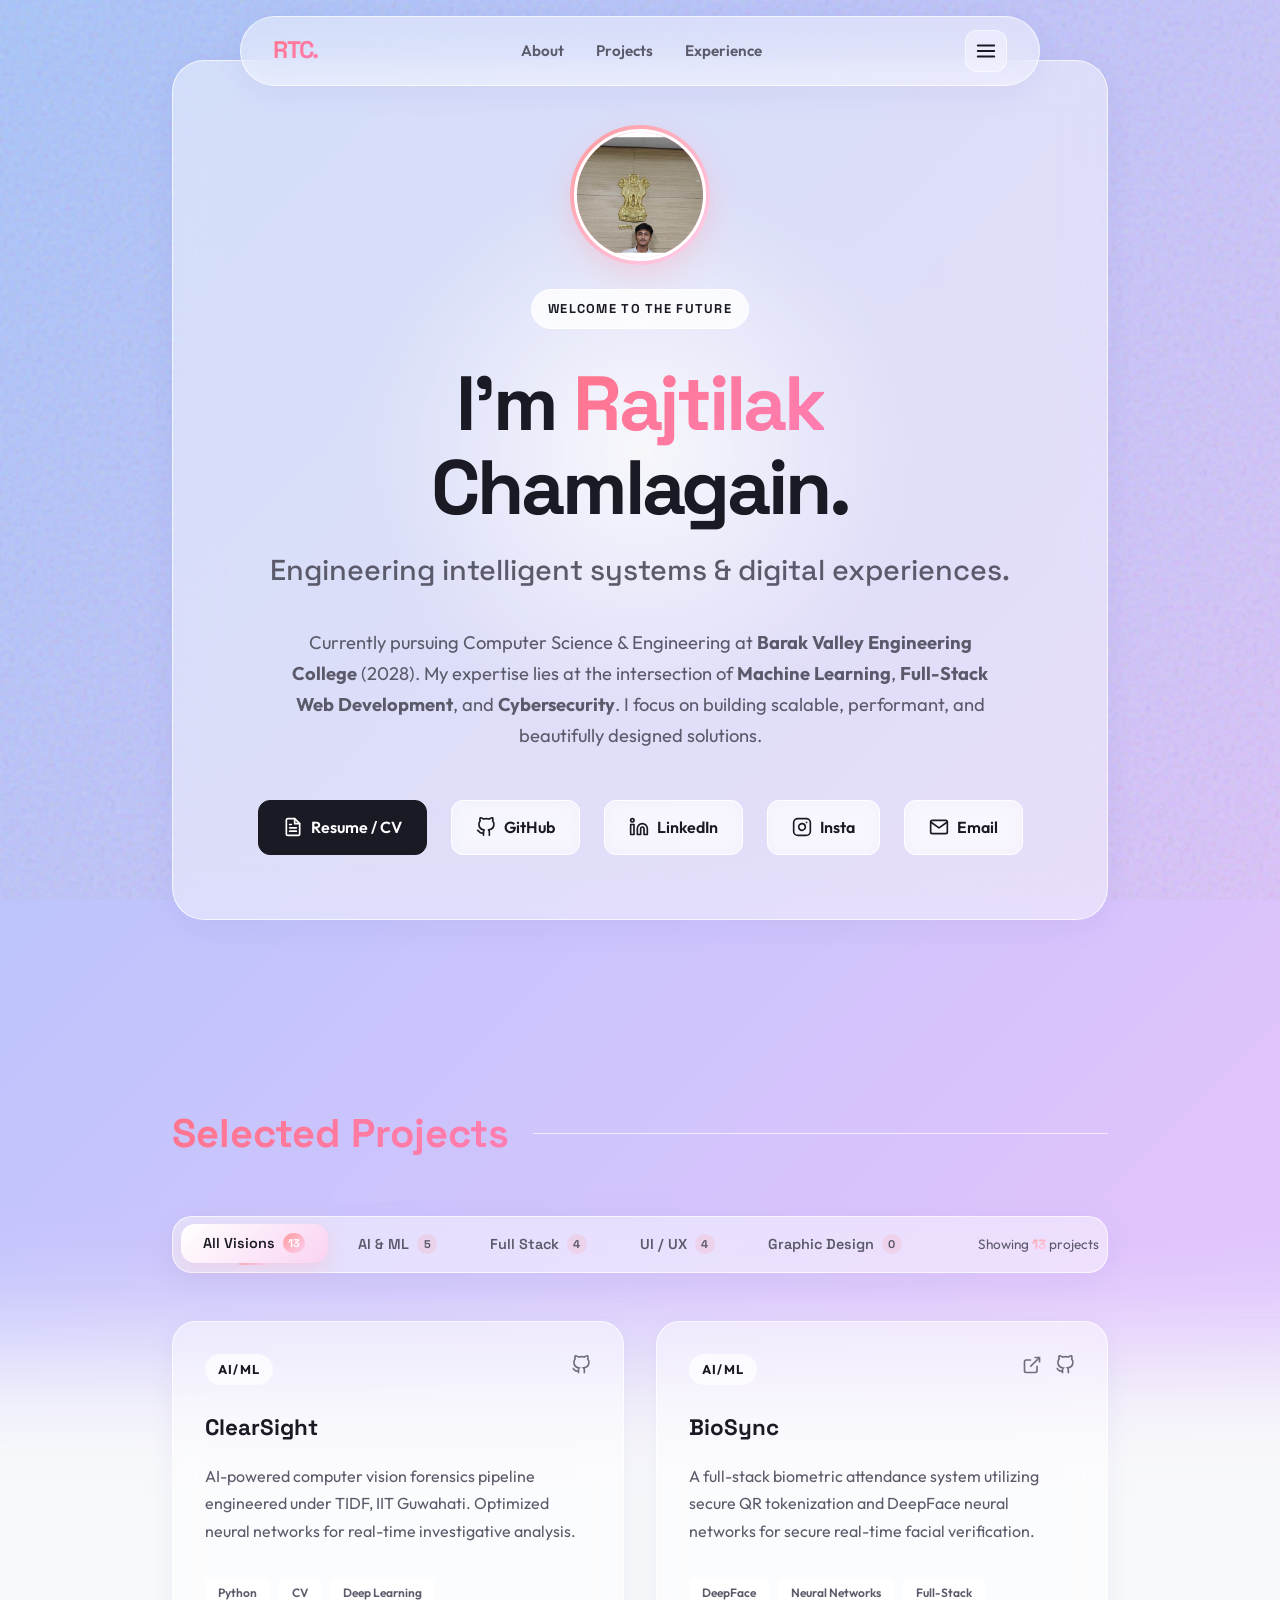
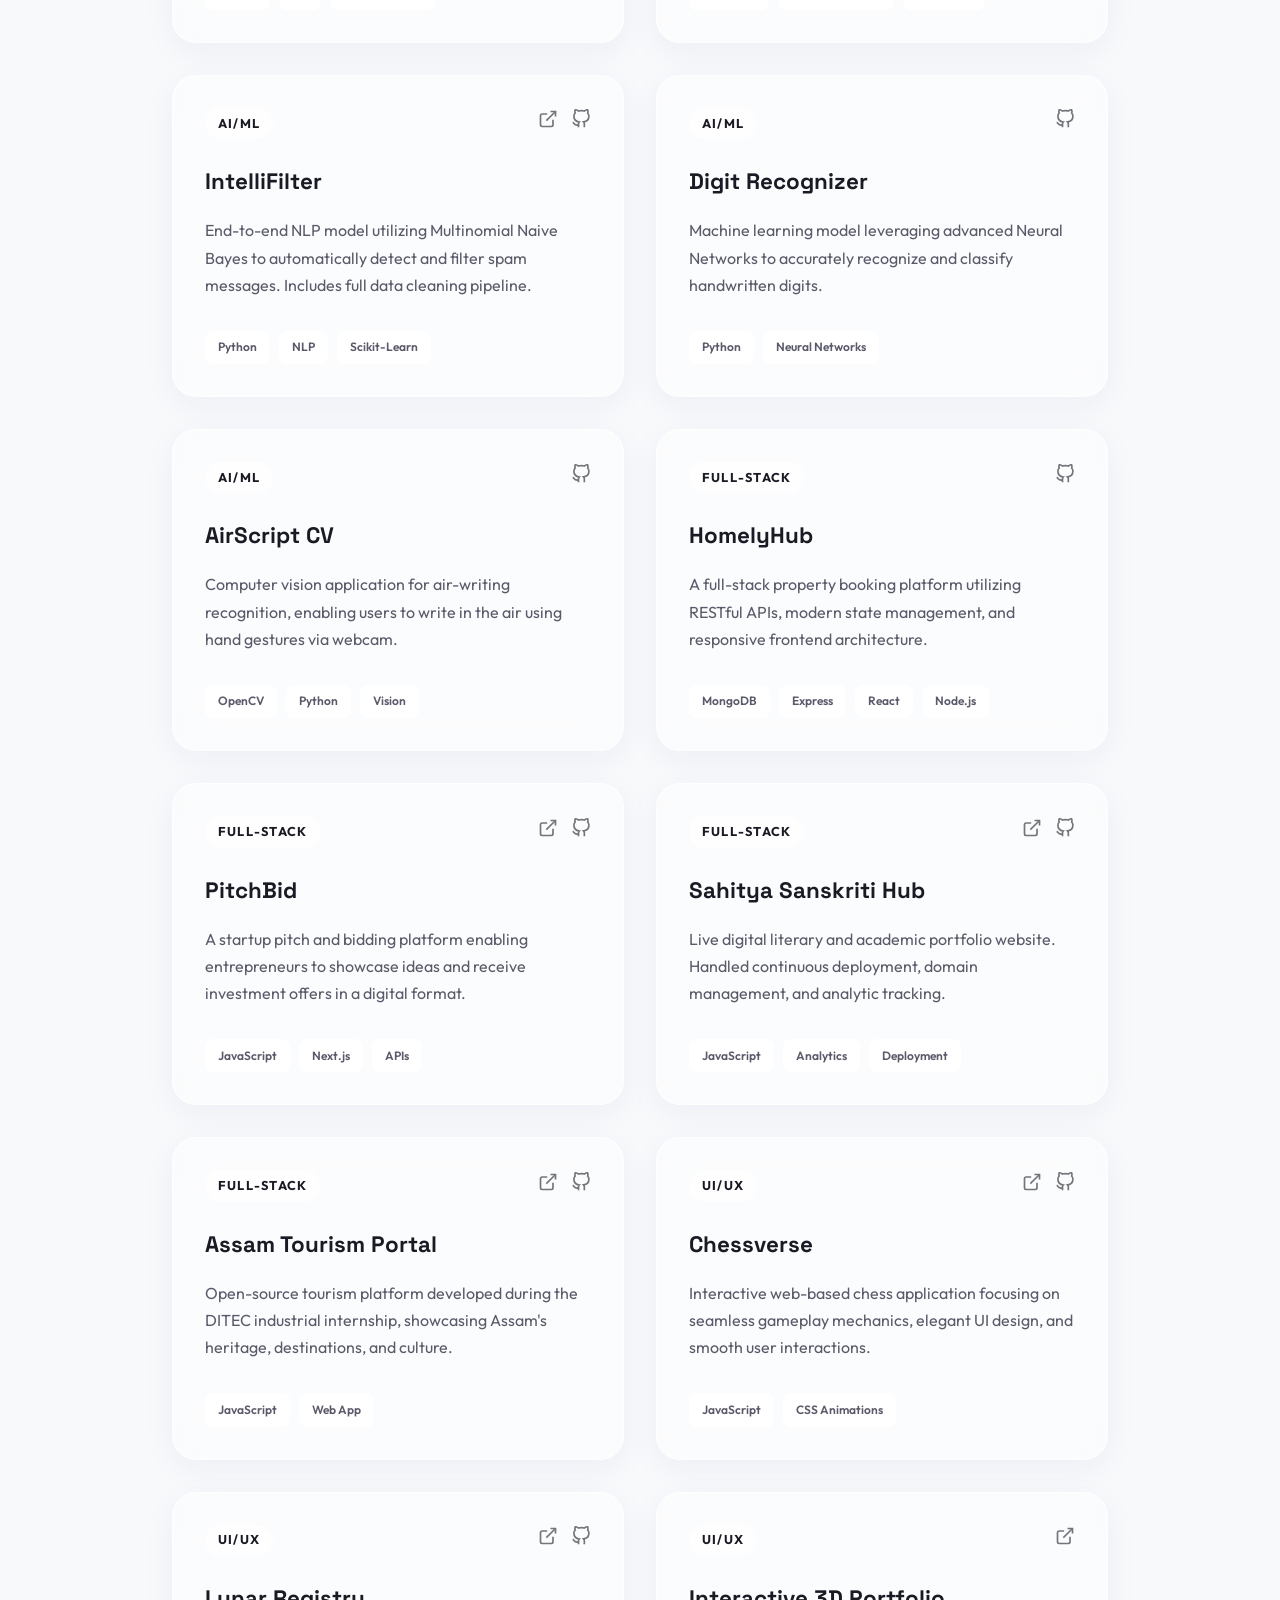
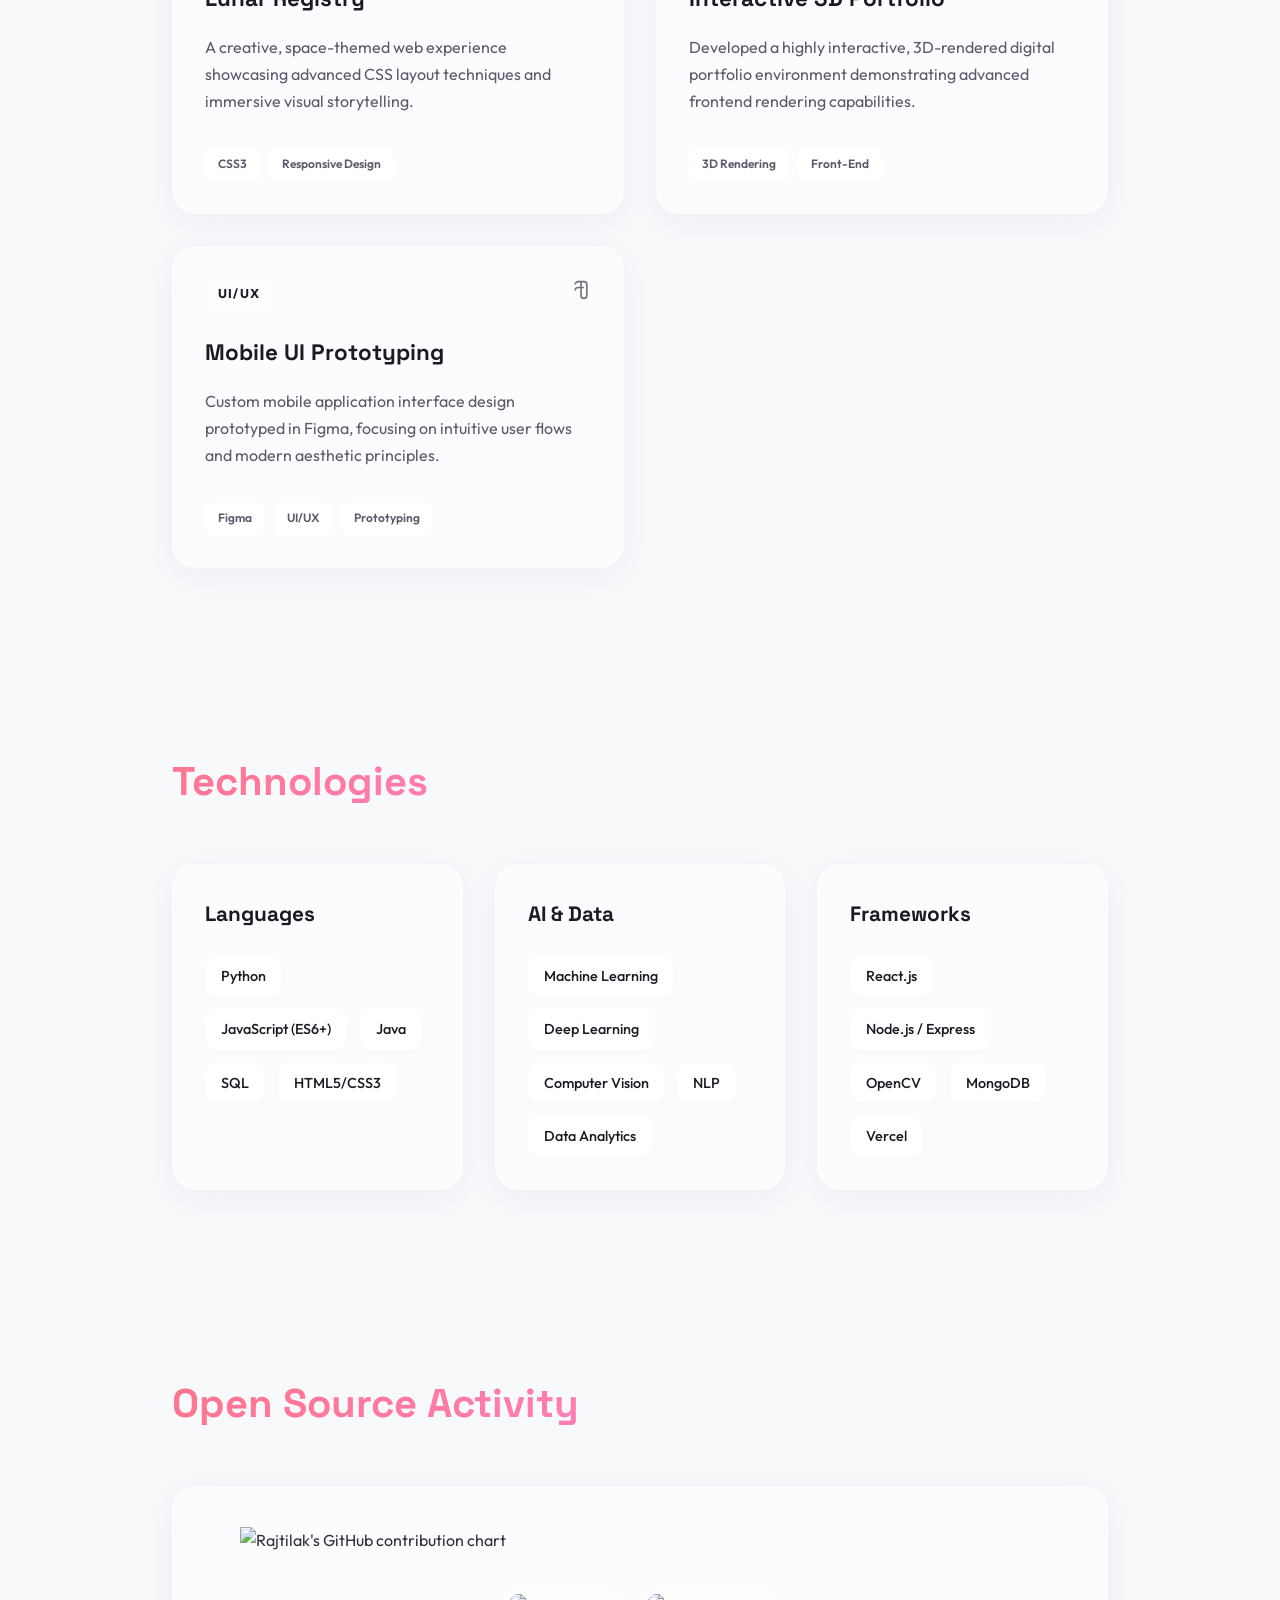
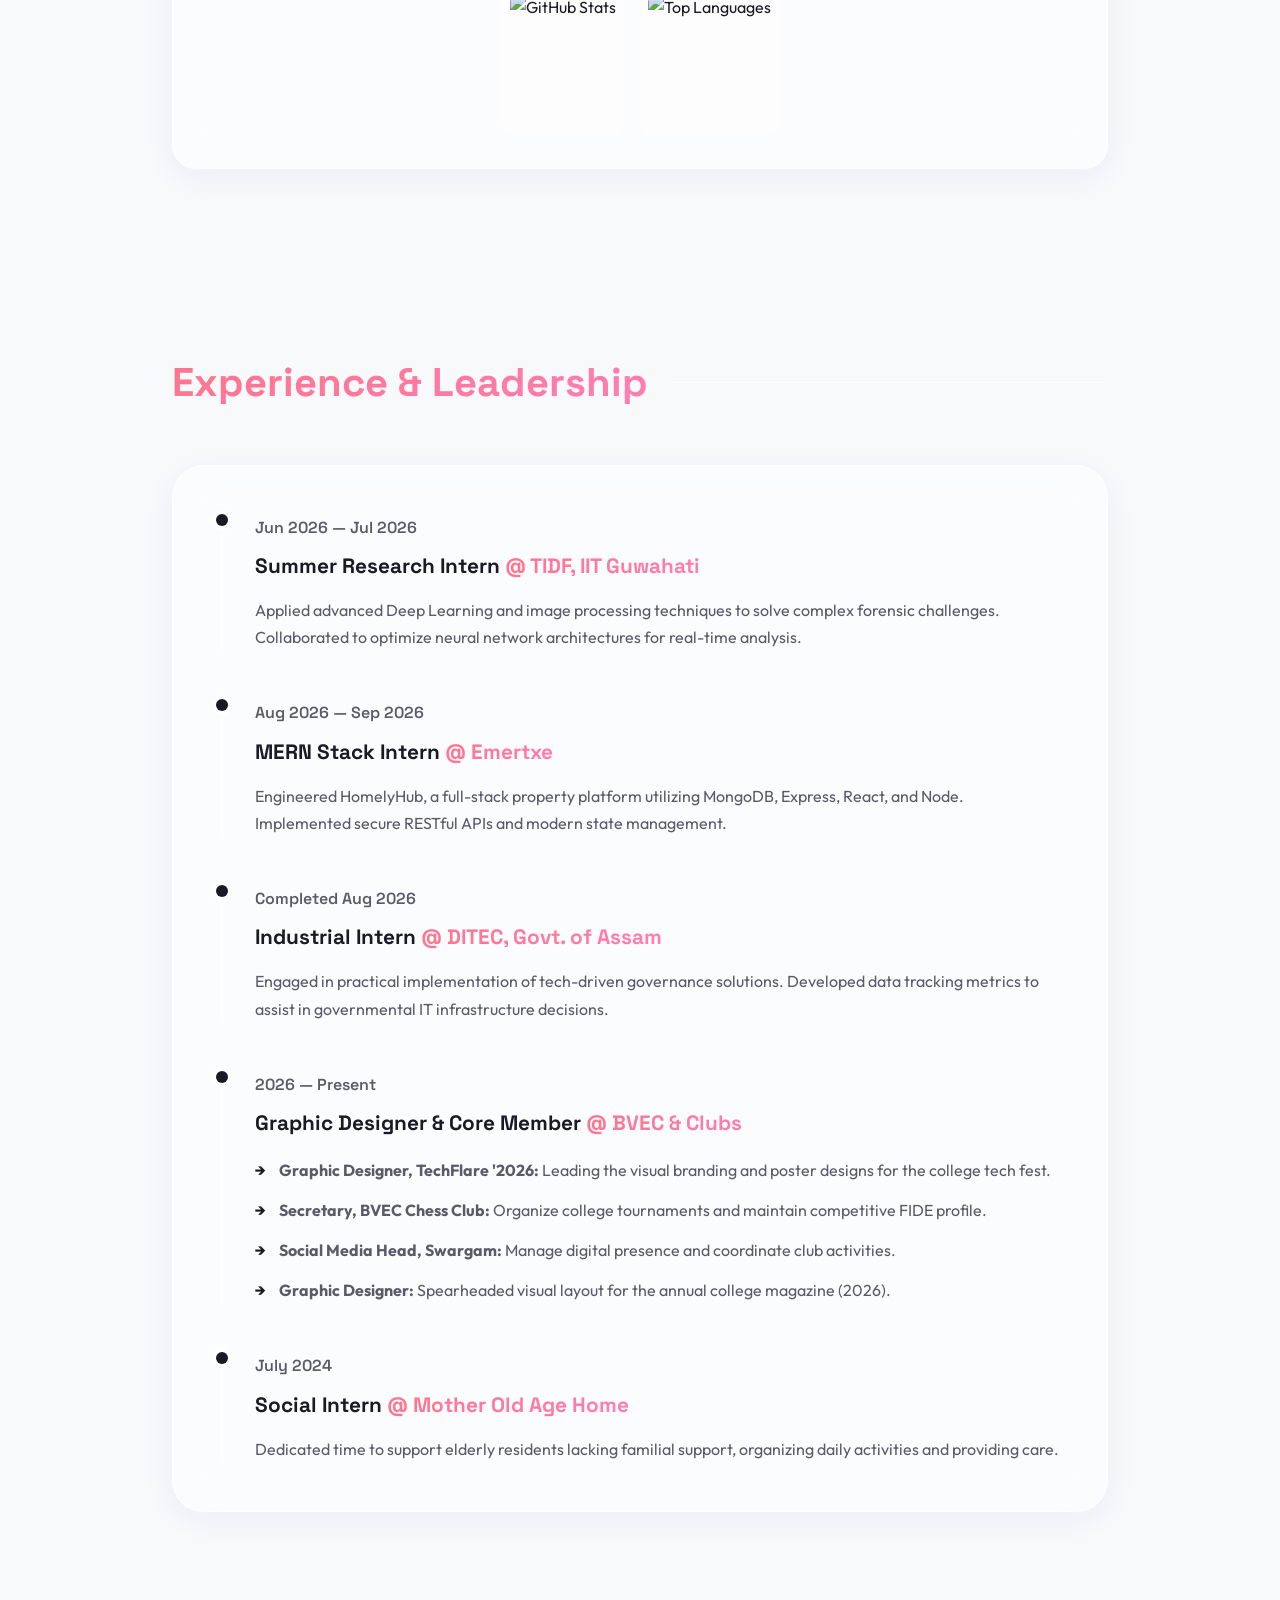
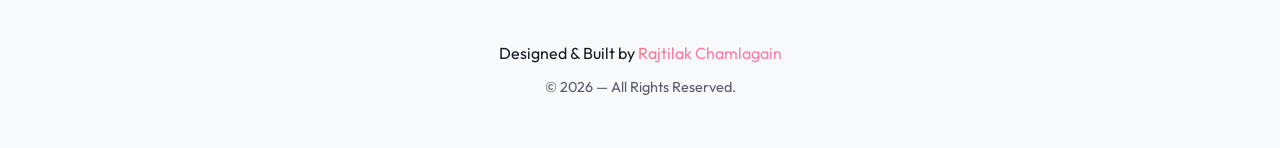
==== commit ee295576: "feat: actually integrate interactive github calendar and spotify iframe embed" ====
--- a/index.html
+++ b/index.html
@@ -90,11 +90,12 @@
             </div>
             
             <div class="project-filters glass-panel">
-                <button class="filter-btn active" data-filter="all">All Visions</button>
-                <button class="filter-btn" data-filter="ai-ml">AI & ML</button>
-                <button class="filter-btn" data-filter="full-stack">Full Stack</button>
-                <button class="filter-btn" data-filter="ui-ux">UI / UX</button>
-                <button class="filter-btn" data-filter="design">Graphic Design</button>
+                <button class="filter-btn active" data-filter="all">All Visions <span class="filter-count" id="count-all">0</span></button>
+                <button class="filter-btn" data-filter="ai-ml">AI & ML <span class="filter-count" id="count-ai-ml">0</span></button>
+                <button class="filter-btn" data-filter="full-stack">Full Stack <span class="filter-count" id="count-full-stack">0</span></button>
+                <button class="filter-btn" data-filter="ui-ux">UI / UX <span class="filter-count" id="count-ui-ux">0</span></button>
+                <button class="filter-btn" data-filter="design">Graphic Design <span class="filter-count" id="count-design">0</span></button>
+                <span class="project-count-label" id="projects-showing-label">Showing <span id="visible-count">0</span> projects</span>
             </div>
 
             <div class="project-grid">
@@ -329,11 +330,16 @@
                 <h2 class="section-title gradient-text">Open Source Activity</h2>
                 <div class="section-line"></div>
             </div>
-            <div class="glass-panel" style="padding: 2rem; border-radius: 24px; text-align: center; overflow-x: auto;">
-                <img src="https://ghchart.rshah.org/FF9A9E/rajtilakchamlagain" alt="Rajtilak's Github chart" style="width: 100%; min-width: 600px; max-width: 800px; opacity: 0.9;" />
+            <div class="glass-panel" style="padding: 2rem; border-radius: 24px;">
+                <!-- Interactive GitHub Contribution Calendar -->
+                <div id="github-calendar-container" class="github-calendar-wrapper">
+                    <div style="text-align:center; color: var(--text-muted); padding: 1.5rem; font-size: 0.9rem;">Loading interactive contribution calendar...</div>
+                </div>
+                <div id="github-calendar-tooltip" class="github-calendar-tooltip"></div>
+                <!-- Stats Cards -->
                 <div style="margin-top: 1.5rem; display: flex; flex-wrap: wrap; justify-content: center; gap: 1rem;">
-                    <img src="https://github-readme-stats.vercel.app/api?username=rajtilakchamlagain&theme=transparent&hide_border=true&title_color=FF9A9E&text_color=ffffff&icon_color=FECFEF&show_icons=true" alt="GitHub Stats" style="height: 150px; background: rgba(255,255,255,0.05); border-radius: 16px; padding: 0.5rem;" />
-                    <img src="https://github-readme-stats.vercel.app/api/top-langs/?username=rajtilakchamlagain&theme=transparent&hide_border=true&title_color=FF9A9E&text_color=ffffff&layout=compact" alt="Top Languages" style="height: 150px; background: rgba(255,255,255,0.05); border-radius: 16px; padding: 0.5rem;" />
+                    <img src="https://github-readme-stats.vercel.app/api?username=rajtilakchamlagain&theme=transparent&hide_border=true&title_color=FF9A9E&text_color=555555&icon_color=FECFEF&show_icons=true" alt="GitHub Stats" style="height: 150px; background: rgba(255,255,255,0.4); border-radius: 16px; padding: 0.5rem;" />
+                    <img src="https://github-readme-stats.vercel.app/api/top-langs/?username=rajtilakchamlagain&theme=transparent&hide_border=true&title_color=FF9A9E&text_color=555555&layout=compact" alt="Top Languages" style="height: 150px; background: rgba(255,255,255,0.4); border-radius: 16px; padding: 0.5rem;" />
                 </div>
             </div>
         </section>
@@ -478,6 +484,9 @@
             });
         }
     </script>
+    <!-- Interactive GitHub Calendar -->
+    <link rel="stylesheet" href="https://unpkg.com/github-calendar@latest/dist/github-calendar-responsive.css" />
+    <script src="https://unpkg.com/github-calendar@latest/dist/github-calendar.min.js"></script>
     <script src="script.js"></script>
 </body>
 </html>
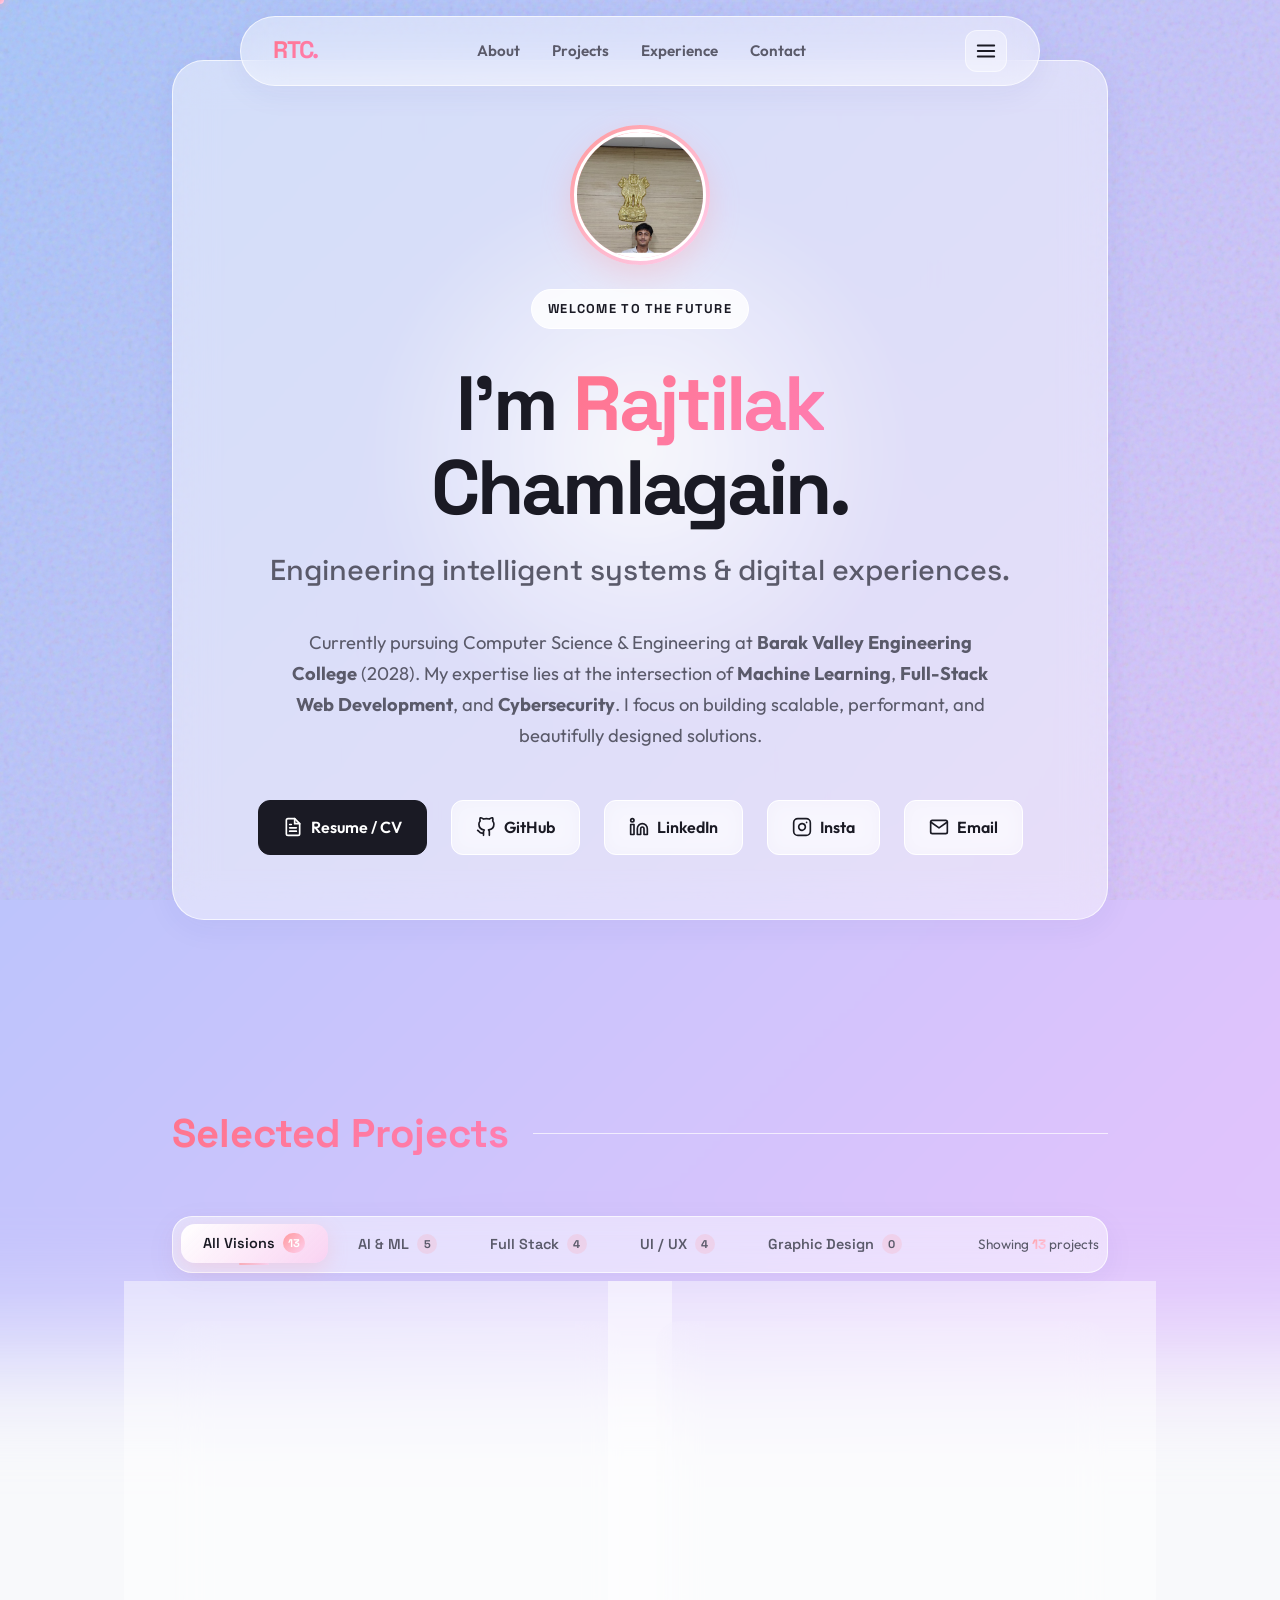
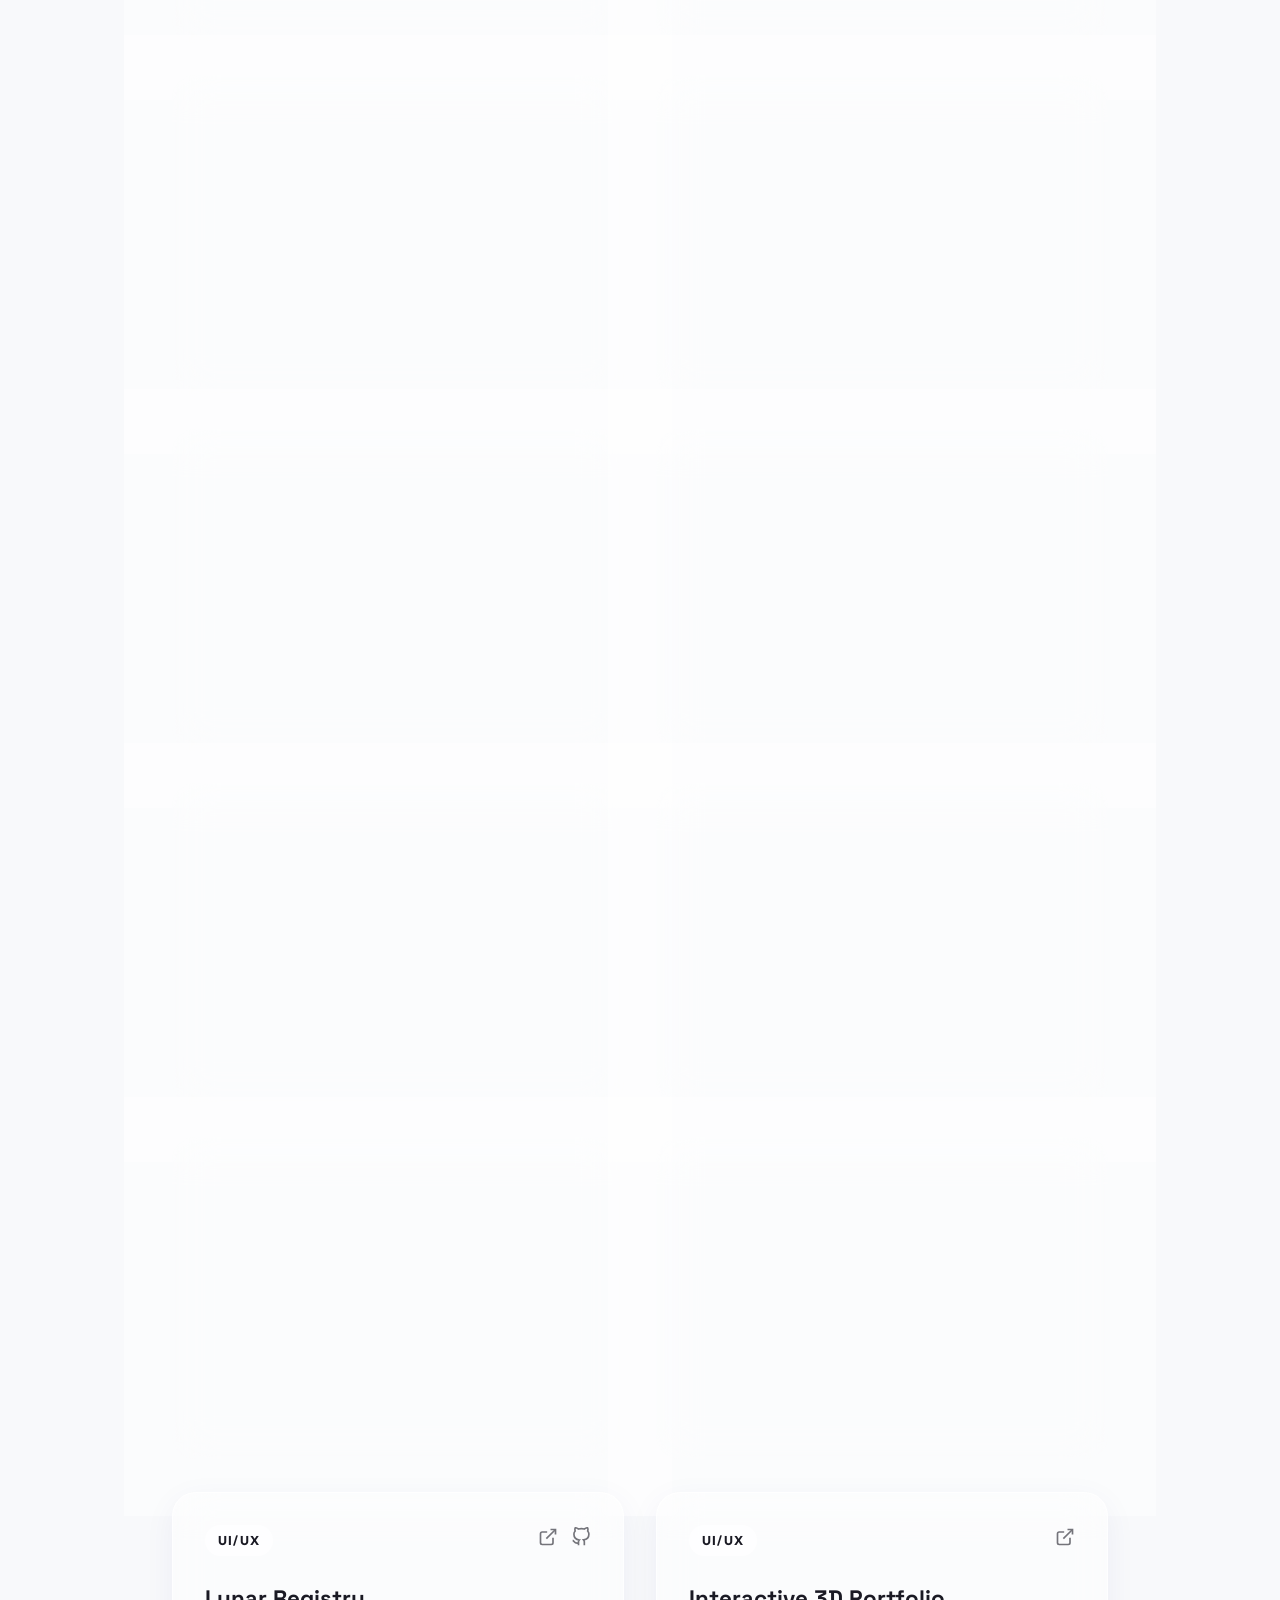
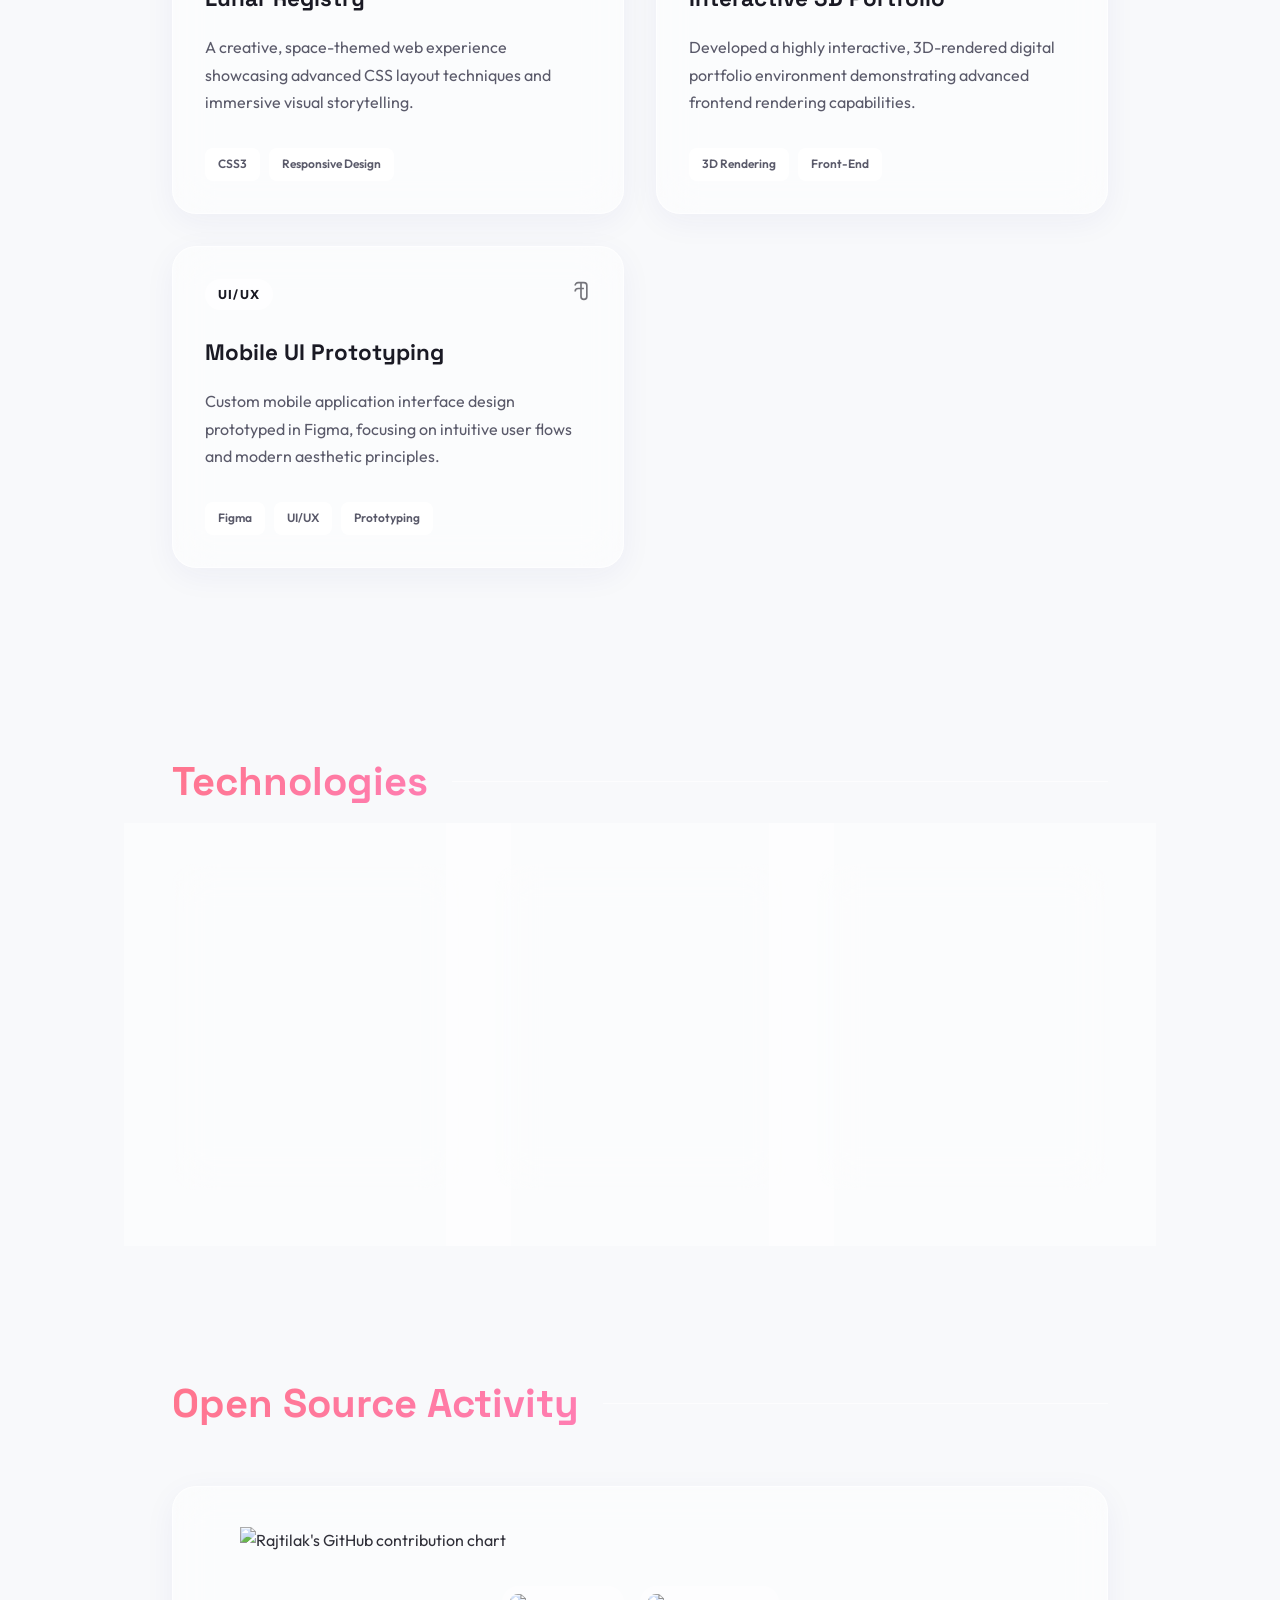
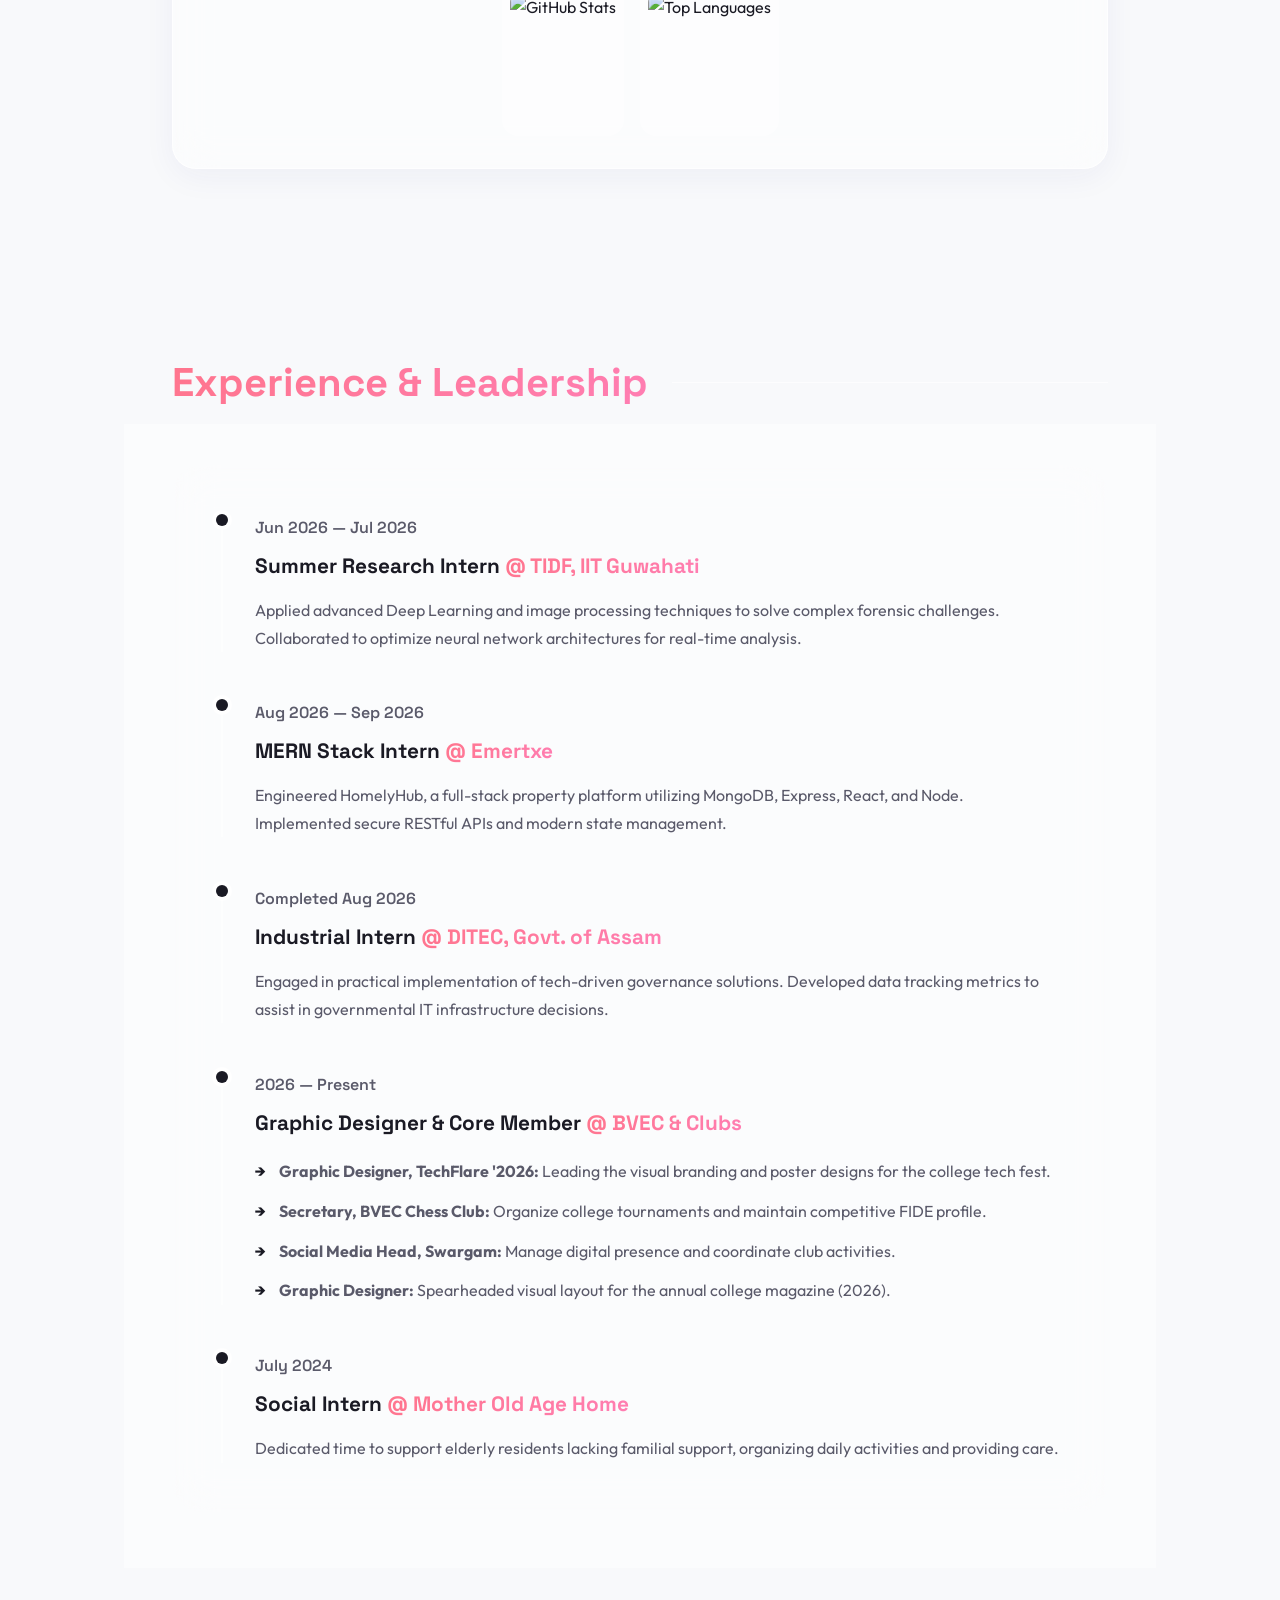
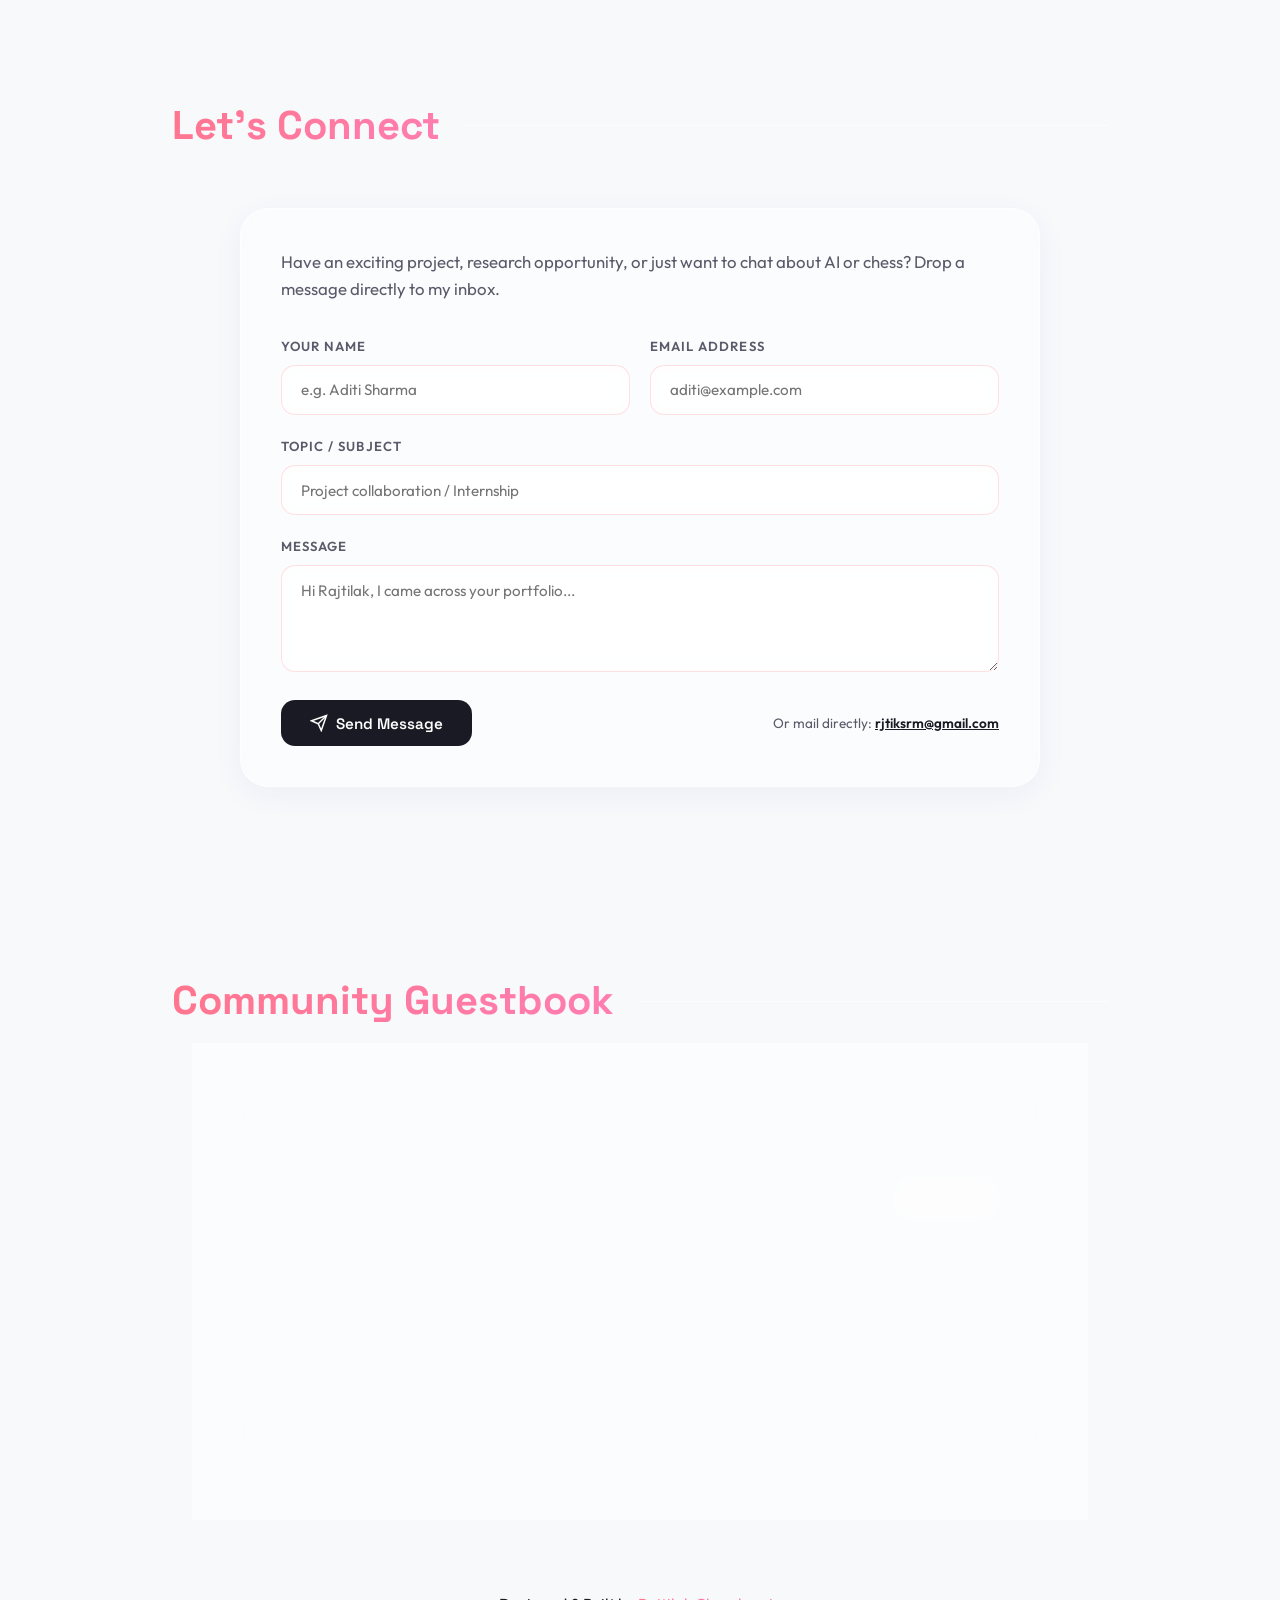
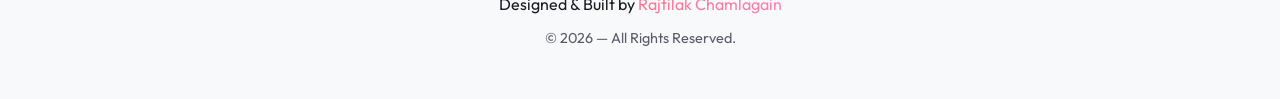
==== commit 3b34cf89: "feat: add working contact form and interactive community guestbook" ====
--- a/index.html
+++ b/index.html
@@ -31,6 +31,7 @@
                 <li><a href="#about" class="active">About</a></li>
                 <li><a href="#projects">Projects</a></li>
                 <li><a href="#experience">Experience</a></li>
+                <li><a href="#contact">Contact</a></li>
             </ul>
             <button class="hamburger-btn" id="hamburger-btn" aria-label="Open Achievements" title="Achievements & Certificates">
                 <svg viewBox="0 0 24 24" width="22" height="22" stroke="currentColor" stroke-width="2" fill="none" stroke-linecap="round">
@@ -401,6 +402,86 @@
             </div>
         </section>
 
+        <!-- Contact Form Section (#8) -->
+        <section id="contact" class="section fade-in">
+            <div class="section-header">
+                <h2 class="section-title gradient-text">Let's Connect</h2>
+                <div class="section-line"></div>
+            </div>
+            
+            <div class="glass-panel contact-card">
+                <div class="contact-header-text">
+                    <p>Have an exciting project, research opportunity, or just want to chat about AI or chess? Drop a message directly to my inbox.</p>
+                </div>
+                
+                <form id="contact-form" class="styled-contact-form" action="https://api.web3forms.com/submit" method="POST">
+                    <!-- Replace with Web3Forms Access Key or uses direct email fallback mailto -->
+                    <input type="hidden" name="access_key" value="YOUR_ACCESS_KEY_HERE" id="web3forms-key">
+                    <input type="hidden" name="subject" value="New Portfolio Message from rajtilak.me">
+                    <input type="hidden" name="from_name" value="Portfolio Contact Form">
+                    
+                    <div class="form-row">
+                        <div class="input-group">
+                            <label for="contact-name">Your Name</label>
+                            <input type="text" id="contact-name" name="name" placeholder="e.g. Aditi Sharma" required />
+                        </div>
+                        <div class="input-group">
+                            <label for="contact-email">Email Address</label>
+                            <input type="email" id="contact-email" name="email" placeholder="aditi@example.com" required />
+                        </div>
+                    </div>
+                    
+                    <div class="input-group">
+                        <label for="contact-subject">Topic / Subject</label>
+                        <input type="text" id="contact-subject" name="custom_subject" placeholder="Project collaboration / Internship" required />
+                    </div>
+                    
+                    <div class="input-group">
+                        <label for="contact-message">Message</label>
+                        <textarea id="contact-message" name="message" rows="4" placeholder="Hi Rajtilak, I came across your portfolio..." required></textarea>
+                    </div>
+                    
+                    <div class="form-actions">
+                        <button type="submit" id="contact-submit-btn" class="glass-btn primary form-submit-btn">
+                            <svg viewBox="0 0 24 24" width="18" height="18" stroke="currentColor" stroke-width="2" fill="none"><line x1="22" y1="2" x2="11" y2="13"></line><polygon points="22 2 15 22 11 13 2 9 22 2"></polygon></svg>
+                            <span>Send Message</span>
+                        </button>
+                        <a href="mailto:rjtiksrm@gmail.com" class="direct-mail-link">Or mail directly: <span>rjtiksrm@gmail.com</span></a>
+                    </div>
+                    <div id="contact-status" class="contact-status-msg"></div>
+                </form>
+            </div>
+        </section>
+
+        <!-- Digital Guestbook Section (#10) -->
+        <section id="guestbook" class="section fade-in">
+            <div class="section-header">
+                <h2 class="section-title gradient-text">Community Guestbook</h2>
+                <div class="section-line"></div>
+            </div>
+            
+            <div class="glass-panel guestbook-container">
+                <div class="guestbook-intro">
+                    <p>Leave a note, feedback, or say hi! Messages are saved live in this guestbook.</p>
+                </div>
+                
+                <form id="guestbook-form" class="guestbook-input-box">
+                    <div class="guestbook-inputs">
+                        <input type="text" id="gb-name" placeholder="Your Name or Handle" required maxlength="30" />
+                        <input type="text" id="gb-message" placeholder="Leave a sweet note or advice..." required maxlength="120" />
+                        <button type="submit" class="glass-btn primary gb-submit-btn">
+                            <span>Post</span> ✍️
+                        </button>
+                    </div>
+                </form>
+                
+                <!-- Guestbook Wall Grid -->
+                <div id="guestbook-wall" class="guestbook-wall-grid">
+                    <!-- Dynamic guestbook posts rendered here -->
+                </div>
+            </div>
+        </section>
+
         <footer class="footer fade-in">
             <p>Designed & Built by <span class="gradient-text">Rajtilak Chamlagain</span></p>
             <p class="muted">&copy; <span id="year"></span> &mdash; All Rights Reserved.</p>
--- a/styles.css
+++ b/styles.css
@@ -725,6 +725,226 @@
     margin-top: 0.5rem;
 }
 
+/* =========================================
+   CONTACT FORM SECTION (#8)
+========================================= */
+.contact-card {
+    padding: 2.5rem;
+    border-radius: 28px;
+    max-width: 800px;
+    margin: 0 auto;
+}
+
+.contact-header-text {
+    margin-bottom: 2rem;
+    font-size: 1.05rem;
+    color: var(--text-muted);
+    line-height: 1.6;
+}
+
+.styled-contact-form {
+    display: flex;
+    flex-direction: column;
+    gap: 1.25rem;
+}
+
+.form-row {
+    display: grid;
+    grid-template-columns: 1fr 1fr;
+    gap: 1.25rem;
+}
+
+.input-group {
+    display: flex;
+    flex-direction: column;
+    gap: 0.5rem;
+    text-align: left;
+}
+
+.input-group label {
+    font-size: 0.82rem;
+    font-weight: 600;
+    text-transform: uppercase;
+    letter-spacing: 0.08em;
+    color: var(--text-muted);
+}
+
+.input-group input,
+.input-group textarea {
+    width: 100%;
+    padding: 0.9rem 1.2rem;
+    border-radius: 14px;
+    background: rgba(255, 255, 255, 0.6);
+    border: 1px solid rgba(255, 154, 158, 0.3);
+    color: var(--text-main);
+    font-family: var(--font-body);
+    font-size: 0.95rem;
+    transition: all 0.3s ease;
+    outline: none;
+    backdrop-filter: blur(8px);
+}
+
+.input-group input:focus,
+.input-group textarea:focus {
+    border-color: #FF9A9E;
+    background: rgba(255, 255, 255, 0.9);
+    box-shadow: 0 0 0 3px rgba(255, 154, 158, 0.25);
+}
+
+.form-actions {
+    display: flex;
+    align-items: center;
+    justify-content: space-between;
+    flex-wrap: wrap;
+    gap: 1rem;
+    margin-top: 0.5rem;
+}
+
+.form-submit-btn {
+    cursor: pointer;
+    font-family: var(--font-heading);
+    font-size: 0.95rem;
+    padding: 0.85rem 1.8rem;
+    border-radius: 14px;
+    border: none;
+}
+
+.direct-mail-link {
+    font-size: 0.85rem;
+    color: var(--text-muted);
+    text-decoration: none;
+}
+
+.direct-mail-link span {
+    color: var(--text-main);
+    font-weight: 600;
+    text-decoration: underline;
+}
+
+.contact-status-msg {
+    font-size: 0.9rem;
+    padding: 0.75rem 1rem;
+    border-radius: 12px;
+    display: none;
+    margin-top: 0.5rem;
+}
+.contact-status-msg.success {
+    display: block;
+    background: rgba(46, 213, 115, 0.15);
+    color: #2ed573;
+    border: 1px solid rgba(46, 213, 115, 0.3);
+}
+.contact-status-msg.error {
+    display: block;
+    background: rgba(255, 71, 87, 0.15);
+    color: #ff4757;
+    border: 1px solid rgba(255, 71, 87, 0.3);
+}
+
+/* =========================================
+   GUESTBOOK SECTION (#10)
+========================================= */
+.guestbook-container {
+    padding: 2.5rem;
+    border-radius: 28px;
+    max-width: 800px;
+    margin: 0 auto;
+}
+
+.guestbook-intro {
+    margin-bottom: 1.5rem;
+    color: var(--text-muted);
+}
+
+.guestbook-input-box {
+    margin-bottom: 2rem;
+}
+
+.guestbook-inputs {
+    display: flex;
+    gap: 0.8rem;
+    flex-wrap: wrap;
+}
+
+.guestbook-inputs input {
+    padding: 0.85rem 1.2rem;
+    border-radius: 14px;
+    background: rgba(255, 255, 255, 0.6);
+    border: 1px solid rgba(255, 154, 158, 0.3);
+    color: var(--text-main);
+    font-family: var(--font-body);
+    font-size: 0.9rem;
+    outline: none;
+    flex: 1;
+    min-width: 140px;
+}
+
+.guestbook-inputs input:focus {
+    border-color: #FF9A9E;
+    box-shadow: 0 0 0 3px rgba(255, 154, 158, 0.2);
+}
+
+.gb-submit-btn {
+    padding: 0.85rem 1.6rem;
+    border-radius: 14px;
+    border: none;
+    cursor: pointer;
+    white-space: nowrap;
+}
+
+.guestbook-wall-grid {
+    display: grid;
+    grid-template-columns: repeat(auto-fill, minmax(220px, 1fr));
+    gap: 1rem;
+    max-height: 380px;
+    overflow-y: auto;
+    padding: 0.5rem 0.2rem;
+    scrollbar-width: thin;
+}
+
+.guestbook-note {
+    padding: 1.2rem;
+    border-radius: 18px;
+    background: rgba(255, 255, 255, 0.55);
+    border: 1px solid rgba(255, 154, 158, 0.2);
+    box-shadow: 0 4px 15px rgba(0, 0, 0, 0.03);
+    display: flex;
+    flex-direction: column;
+    justify-content: space-between;
+    transition: transform 0.3s ease;
+}
+
+.guestbook-note:hover {
+    transform: translateY(-3px);
+    background: rgba(255, 255, 255, 0.8);
+}
+
+.gb-note-header {
+    display: flex;
+    justify-content: space-between;
+    align-items: center;
+    margin-bottom: 0.5rem;
+}
+
+.gb-author {
+    font-family: var(--font-heading);
+    font-size: 0.9rem;
+    font-weight: 700;
+    color: var(--text-main);
+}
+
+.gb-time {
+    font-size: 0.72rem;
+    color: var(--text-muted);
+}
+
+.gb-text {
+    font-size: 0.85rem;
+    color: var(--text-main);
+    line-height: 1.45;
+    word-break: break-word;
+}
+
 .fade-in {
     opacity: 0;
     transform: translateY(30px);
@@ -734,6 +954,101 @@
 .fade-in.visible {
     opacity: 1;
     transform: translateY(0);
+}
+
+/* =========================================
+   SCROLL-TRIGGERED REVEAL ANIMATIONS (Item-level)
+========================================= */
+.scroll-reveal {
+    opacity: 0;
+    transform: translateY(24px) scale(0.98);
+    transition: opacity 0.65s cubic-bezier(0.16, 1, 0.3, 1), transform 0.65s cubic-bezier(0.16, 1, 0.3, 1);
+    will-change: opacity, transform;
+}
+
+.scroll-reveal.visible {
+    opacity: 1;
+    transform: translateY(0) scale(1);
+}
+
+/* Delay helpers for staggered children */
+.stagger-1 { transition-delay: 0.05s; }
+.stagger-2 { transition-delay: 0.1s; }
+.stagger-3 { transition-delay: 0.15s; }
+.stagger-4 { transition-delay: 0.2s; }
+
+/* =========================================
+   PAGE TRANSITIONS (Swup / View Transition API)
+========================================= */
+body {
+    opacity: 1;
+    transition: opacity 0.25s ease-in-out, transform 0.25s cubic-bezier(0.16, 1, 0.3, 1);
+}
+
+body.page-is-exiting {
+    opacity: 0;
+    transform: translateY(-8px);
+}
+
+body.page-is-entering {
+    opacity: 0;
+    transform: translateY(8px);
+}
+
+/* =========================================
+   AESTHETIC CUSTOM CURSOR (Glowing Dot & Ring)
+========================================= */
+@media (hover: hover) and (pointer: fine) {
+    /* Custom cursor elements */
+    .custom-cursor-dot {
+        position: fixed;
+        top: 0;
+        left: 0;
+        width: 8px;
+        height: 8px;
+        background: linear-gradient(135deg, #FF9A9E, #FECFEF);
+        border-radius: 50%;
+        pointer-events: none;
+        z-index: 99999;
+        transform: translate(-50%, -50%);
+        transition: transform 0.1s ease, width 0.2s ease, height 0.2s ease, background 0.2s ease;
+        box-shadow: 0 0 10px rgba(255, 154, 158, 0.8), 0 0 20px rgba(254, 207, 239, 0.5);
+    }
+
+    .custom-cursor-ring {
+        position: fixed;
+        top: 0;
+        left: 0;
+        width: 34px;
+        height: 34px;
+        border: 1.5px solid rgba(255, 154, 158, 0.55);
+        border-radius: 50%;
+        pointer-events: none;
+        z-index: 99998;
+        transform: translate(-50%, -50%);
+        transition: transform 0.18s cubic-bezier(0.16, 1, 0.3, 1), width 0.25s ease, height 0.25s ease, border-color 0.25s ease, background-color 0.25s ease;
+        background-color: rgba(255, 154, 158, 0.04);
+        backdrop-filter: blur(1px);
+        -webkit-backdrop-filter: blur(1px);
+    }
+
+    /* Hover states for interactive links/buttons */
+    .custom-cursor-ring.cursor-hover {
+        width: 50px;
+        height: 50px;
+        border-color: rgba(255, 154, 158, 0.85);
+        background-color: rgba(254, 207, 239, 0.2);
+    }
+
+    .custom-cursor-dot.cursor-hover {
+        transform: translate(-50%, -50%) scale(1.4);
+    }
+
+    .custom-cursor-ring.cursor-active {
+        width: 28px;
+        height: 28px;
+        background-color: rgba(255, 154, 158, 0.35);
+    }
 }
 
 /* =========================================
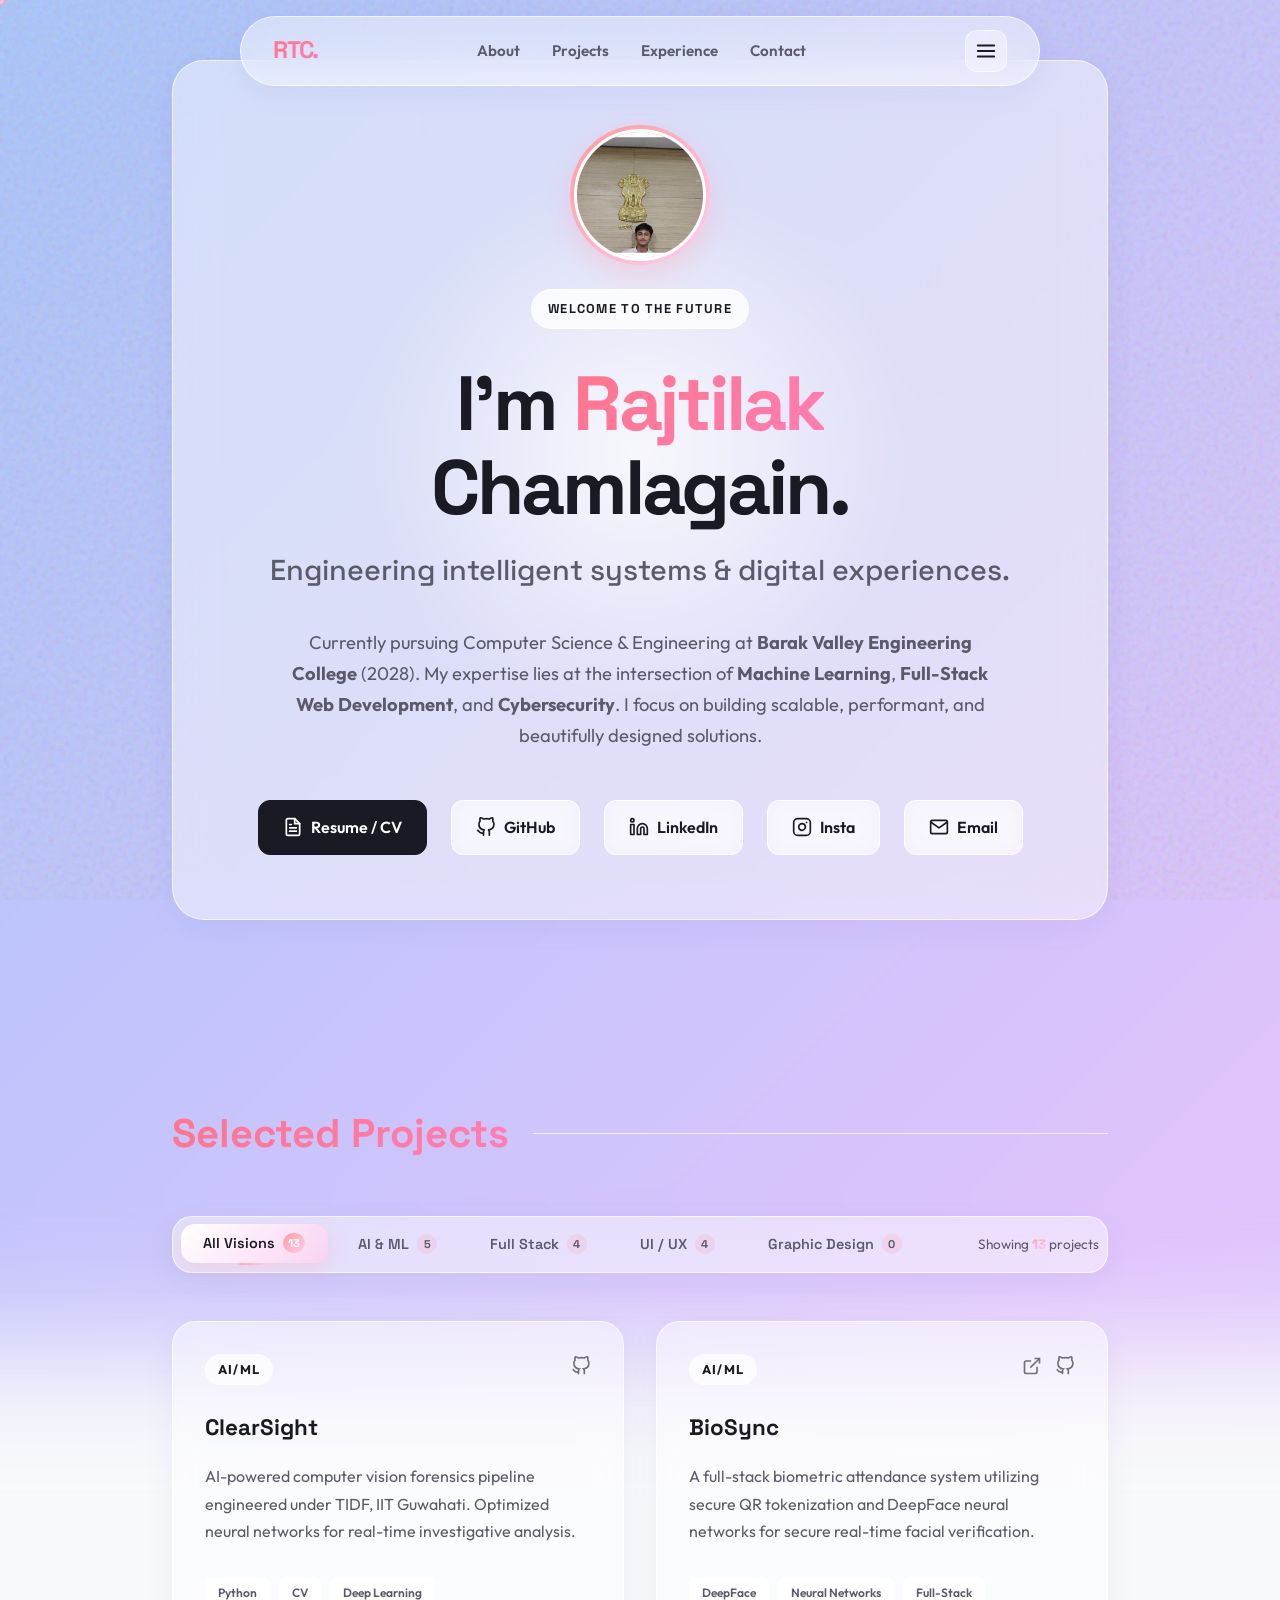
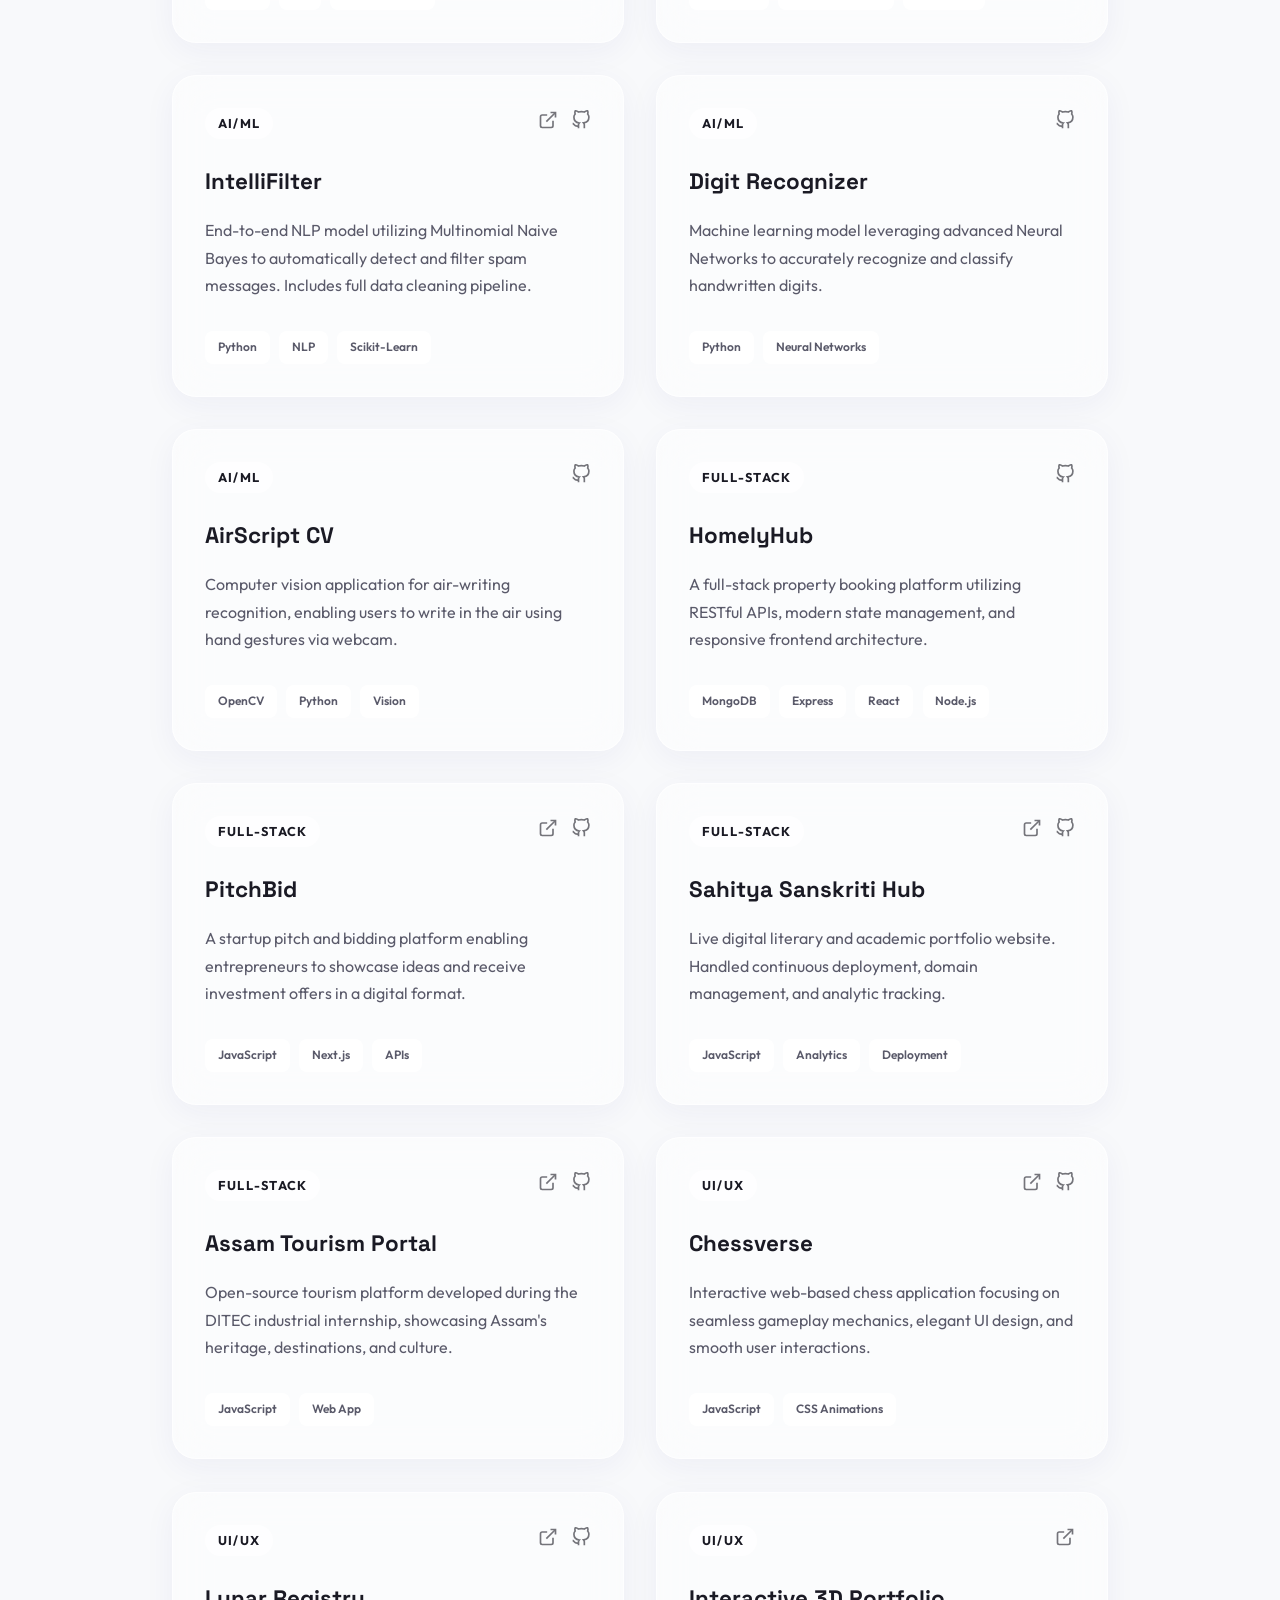
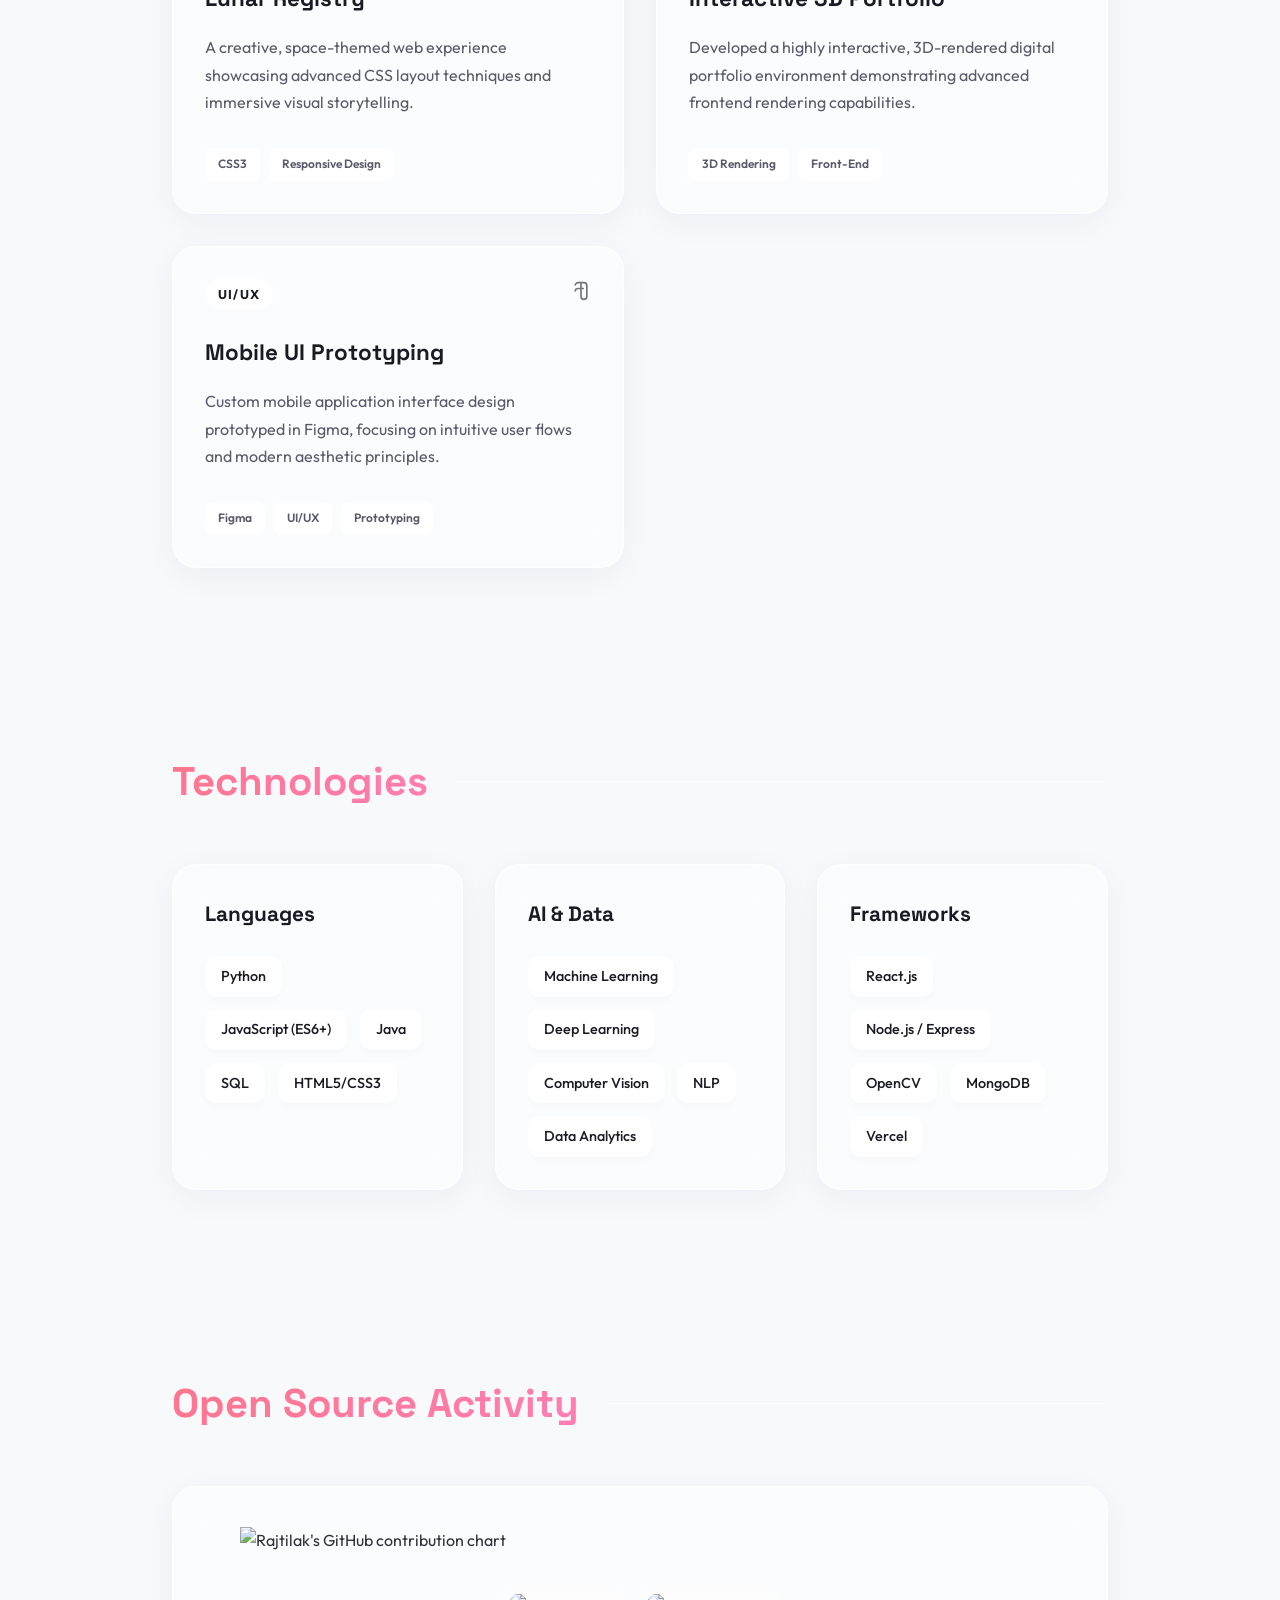
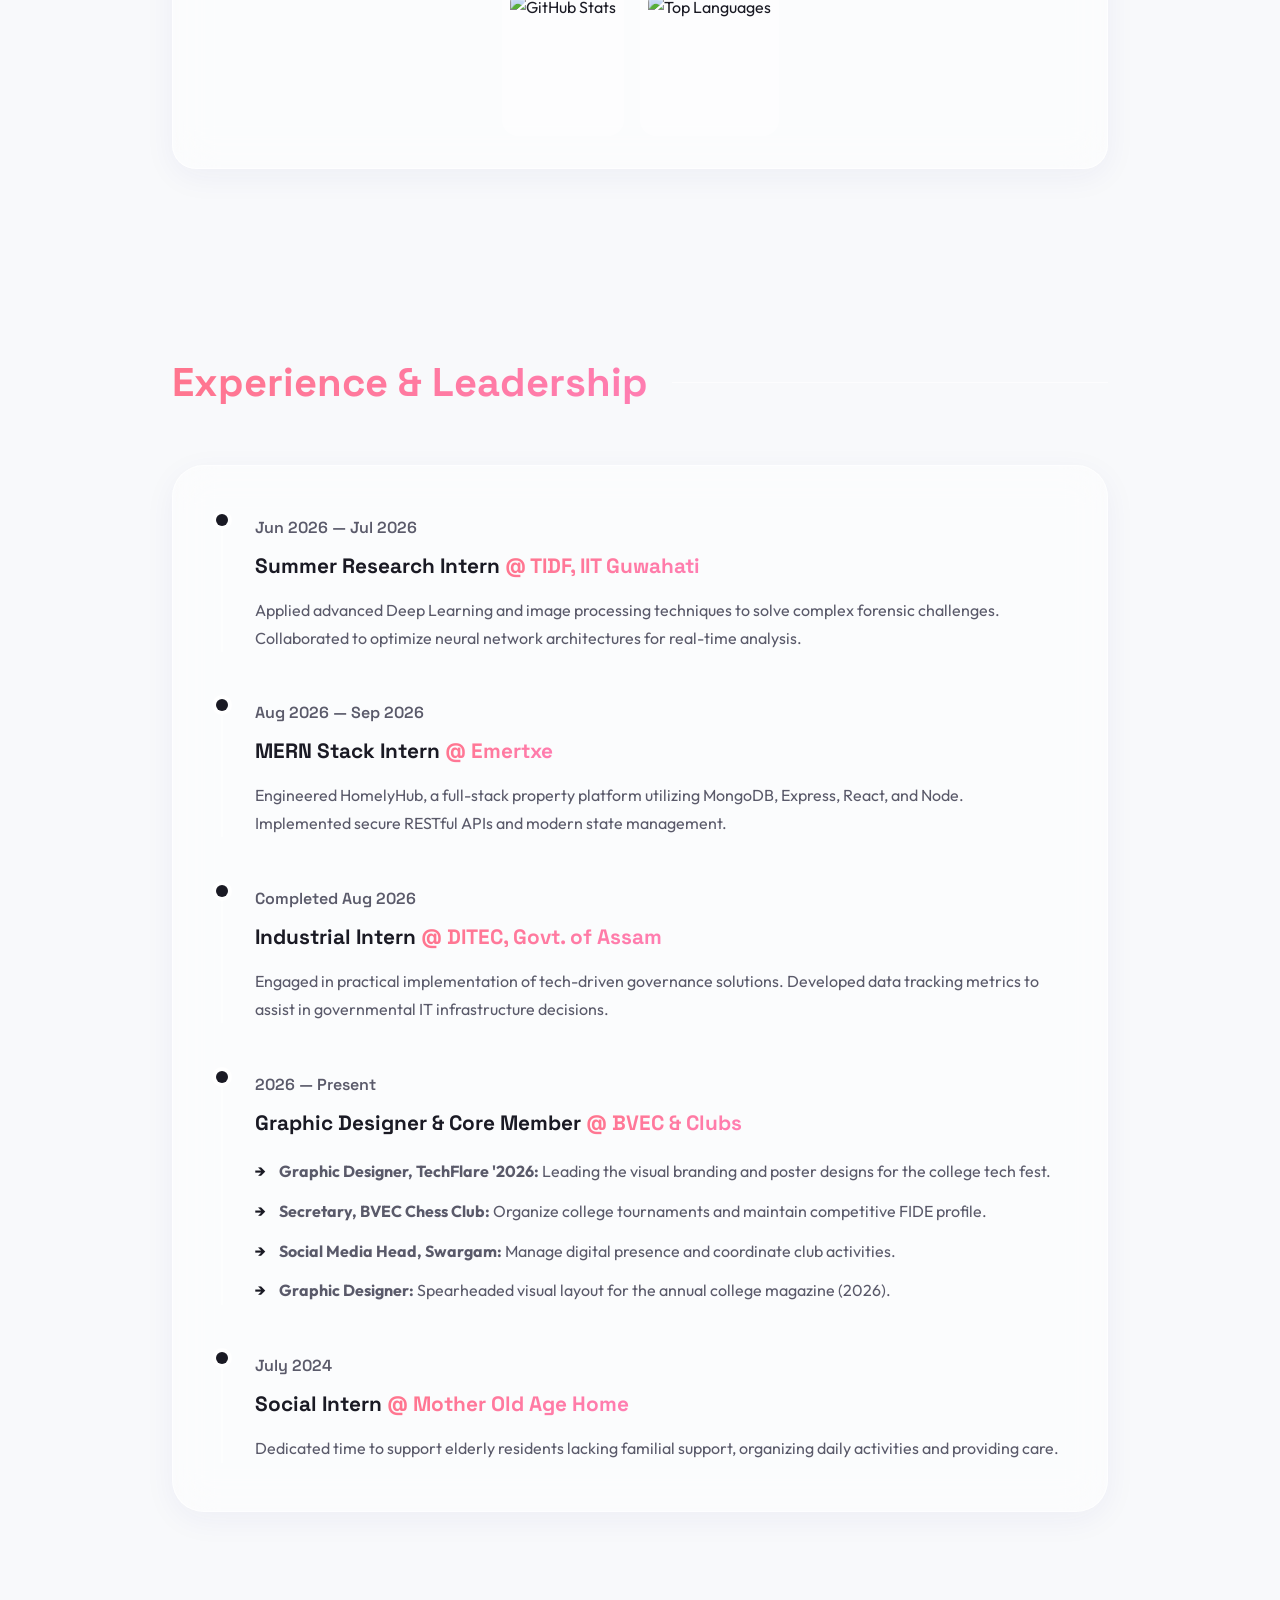
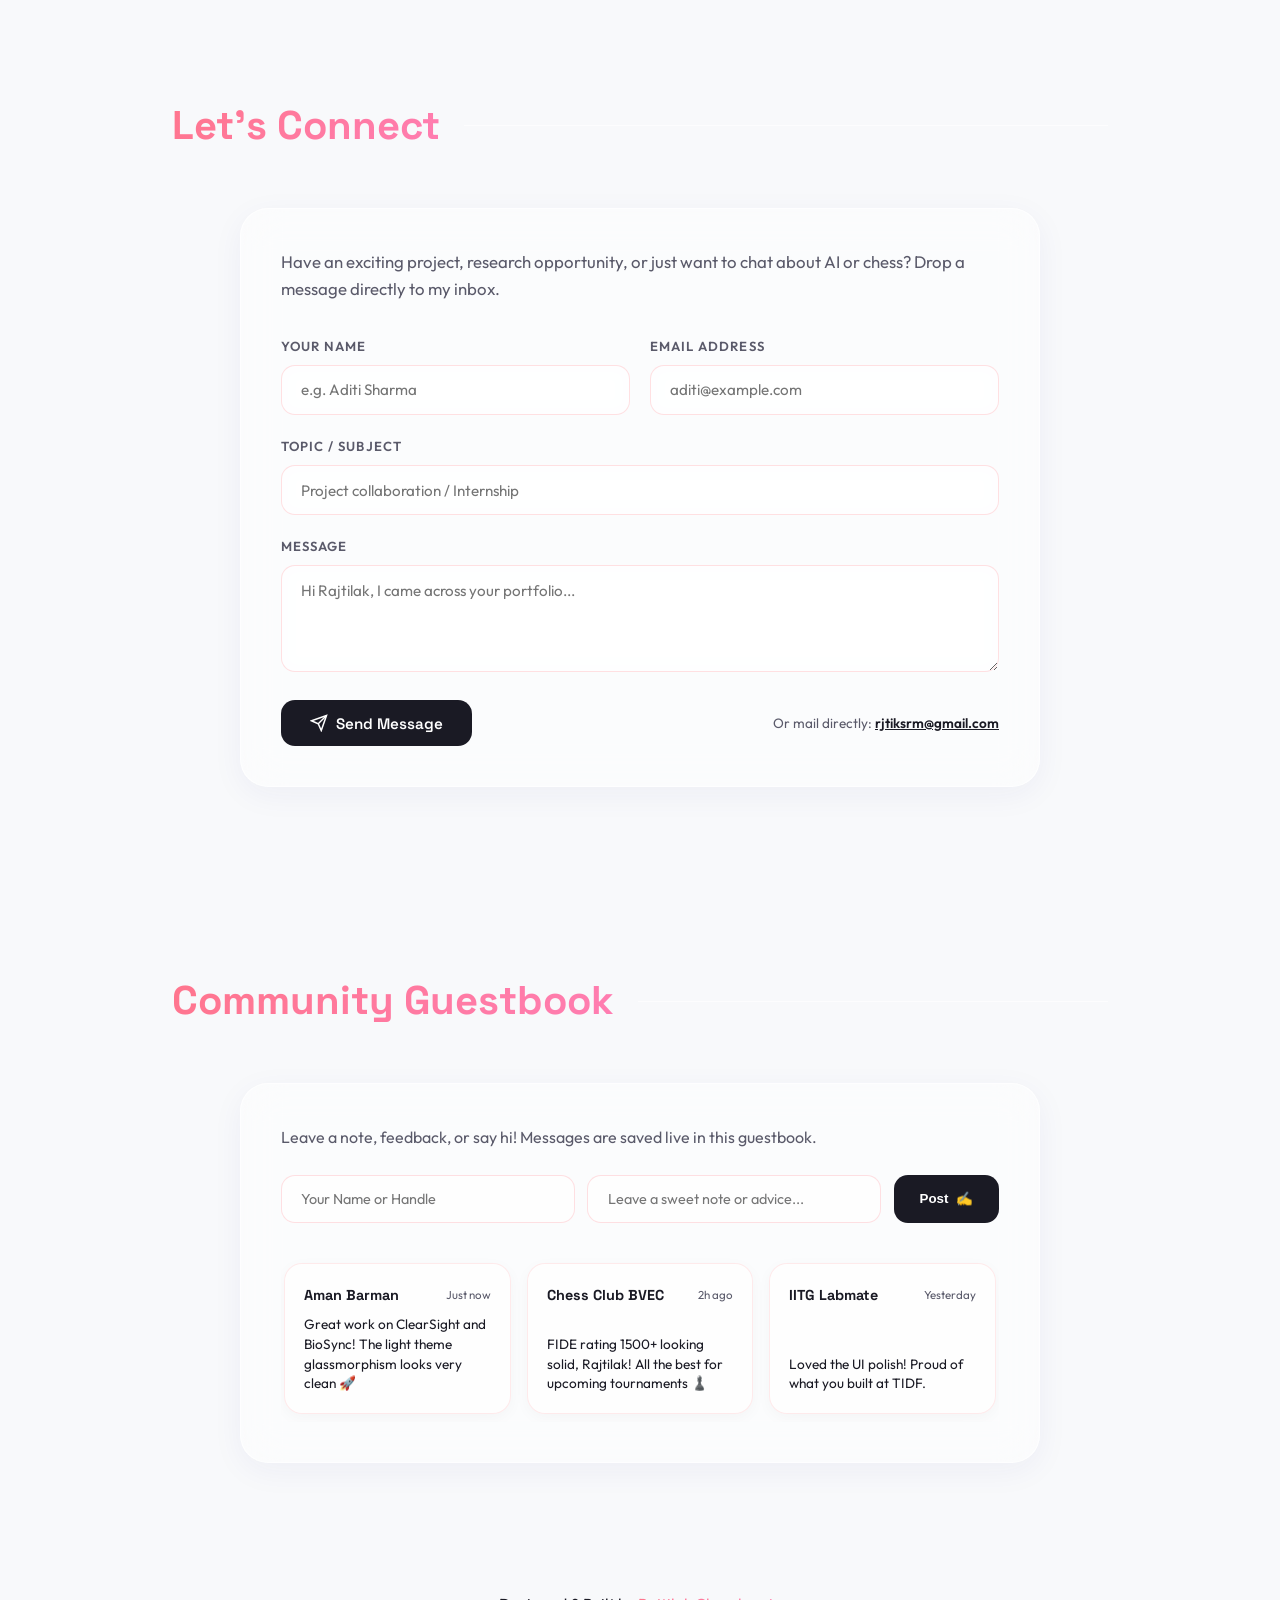
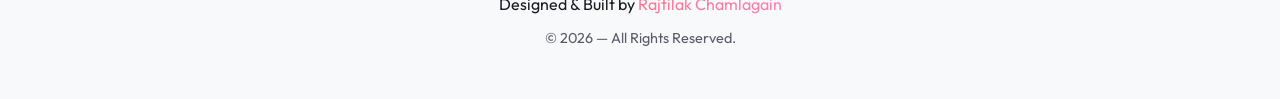
==== commit 469b00cc: "docs: comprehensive README with domains, mobile enhancements, and technical defense guide PDF" ====
--- a/index.html
+++ b/index.html
@@ -5,6 +5,10 @@
     <meta name="viewport" content="width=device-width, initial-scale=1.0">
     <title>Rajtilak Chamlagain | Portfolio</title>
     <meta name="description" content="Portfolio of Rajtilak Chamlagain, showcasing projects in Machine Learning, Full-Stack Web Development, and Cybersecurity.">
+    <!-- Mobile Status Bar theme match & Web App optimization -->
+    <meta name="theme-color" content="#FFF5F7">
+    <meta name="apple-mobile-web-app-capable" content="yes">
+    <meta name="apple-mobile-web-app-status-bar-style" content="default">
     
     <!-- Aesthetic Favicon -->
     <link rel="icon" type="image/svg+xml" href="data:image/svg+xml,%3Csvg xmlns='http://www.w3.org/2000/svg' viewBox='0 0 64 64'%3E%3Cdefs%3E%3ClinearGradient id='g' x1='0%25' y1='0%25' x2='100%25' y2='100%25'%3E%3Cstop offset='0%25' stop-color='%23FF9A9E'/%3E%3Cstop offset='100%25' stop-color='%23FECFEF'/%3E%3C/linearGradient%3E%3C/defs%3E%3Crect width='64' height='64' rx='16' fill='url(%23g)'/%3E%3Ctext x='32' y='42' font-family='sans-serif' font-size='26' font-weight='bold' fill='%23ffffff' text-anchor='middle'%3ERTC%3C/text%3E%3C/svg%3E">
--- a/styles.css
+++ b/styles.css
@@ -1386,6 +1386,19 @@
     .timeline-item { padding-left: 1.5rem; margin-bottom: 2.5rem; }
     .timeline-item::before { left: -7px; }
 
+    /* 📱 CONTACT & GUESTBOOK MOBILE */
+    .contact-card, .guestbook-container { padding: 1.6rem 1.2rem; border-radius: 22px; }
+    .form-row { grid-template-columns: 1fr; gap: 1rem; }
+    .guestbook-inputs { flex-direction: column; }
+    .guestbook-inputs input, .gb-submit-btn { width: 100%; min-width: 0; }
+    .guestbook-wall-grid { grid-template-columns: 1fr; max-height: 320px; }
+
+    /* 📱 TACTILE TOUCH FEEDBACK (Micro-contraction on active tap) */
+    .glass-btn:active, .project-card:active, .drawer-nav-card:active, .cert-card-large:active, .filter-btn:active {
+        transform: scale(0.97) !important;
+        transition: transform 0.1s ease !important;
+    }
+
     /* Footer */
     .footer { padding-bottom: 6rem; margin-top: 3rem; }
 }
